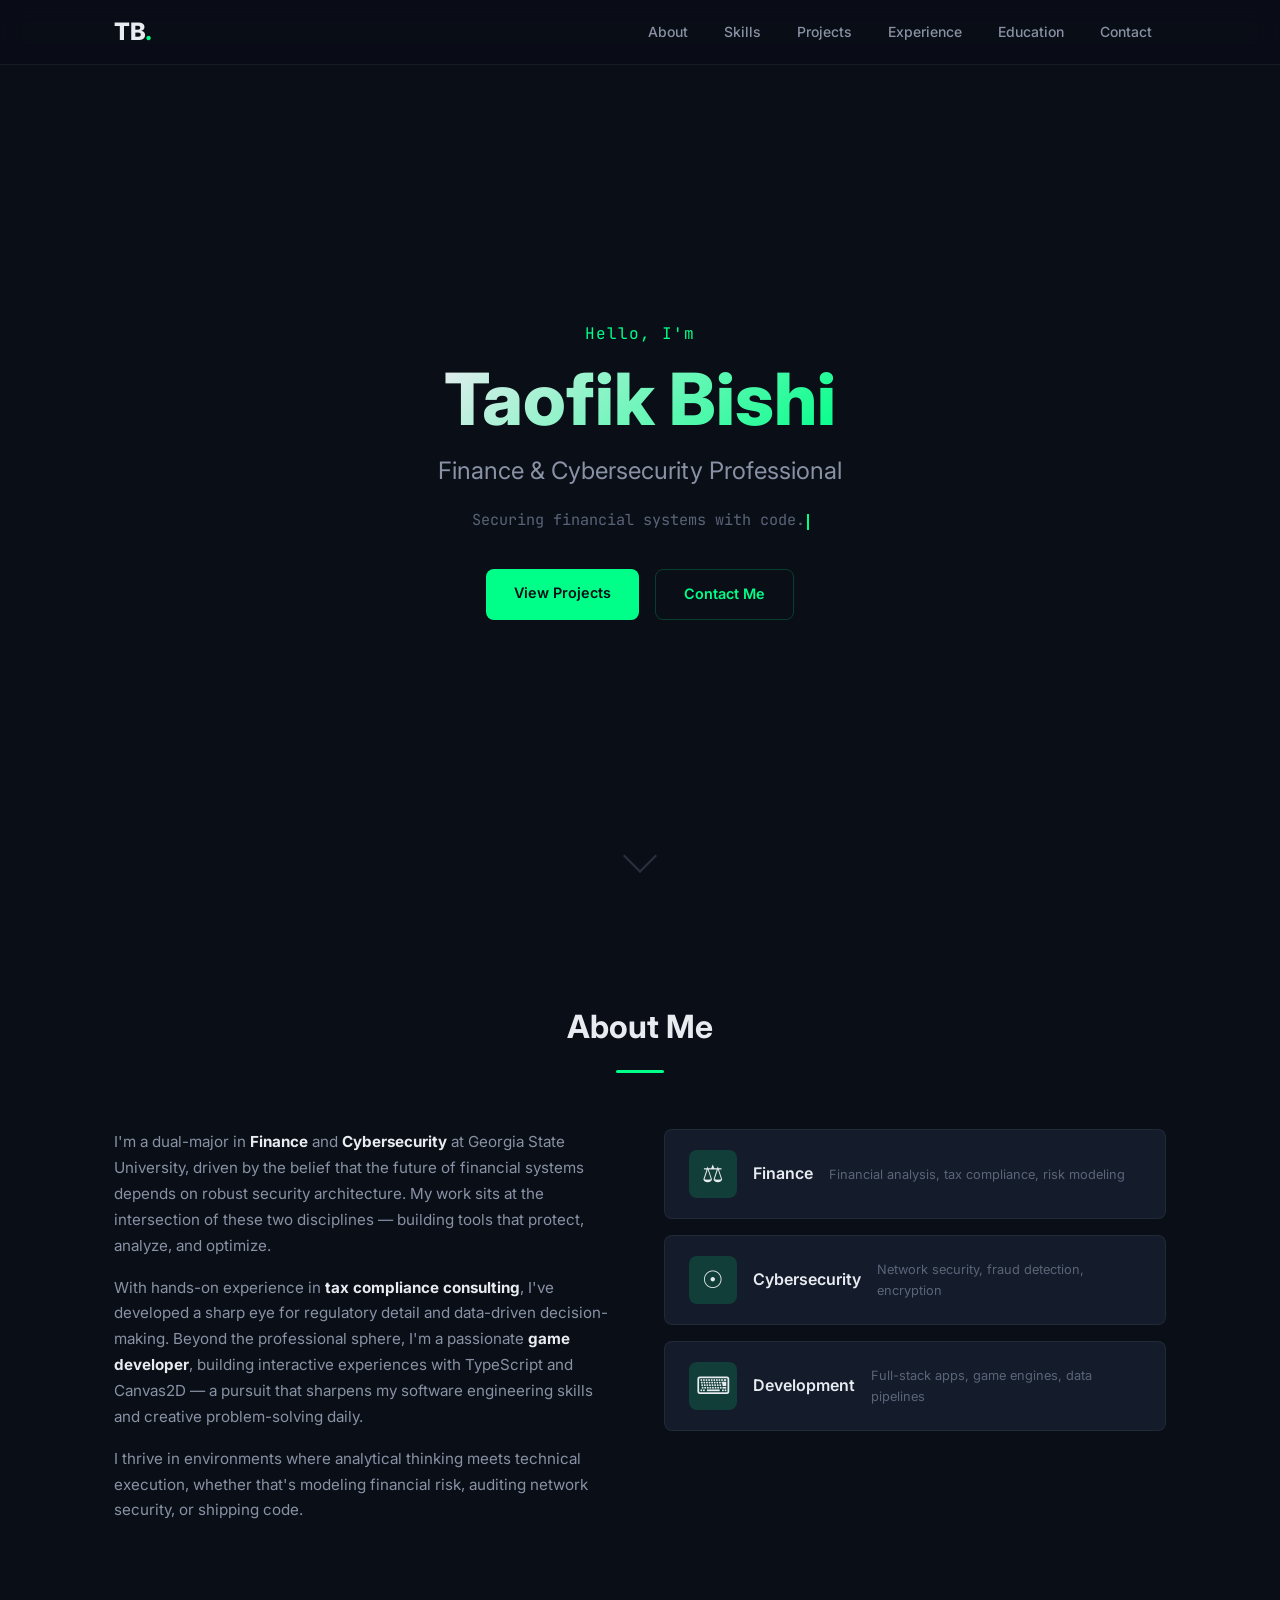
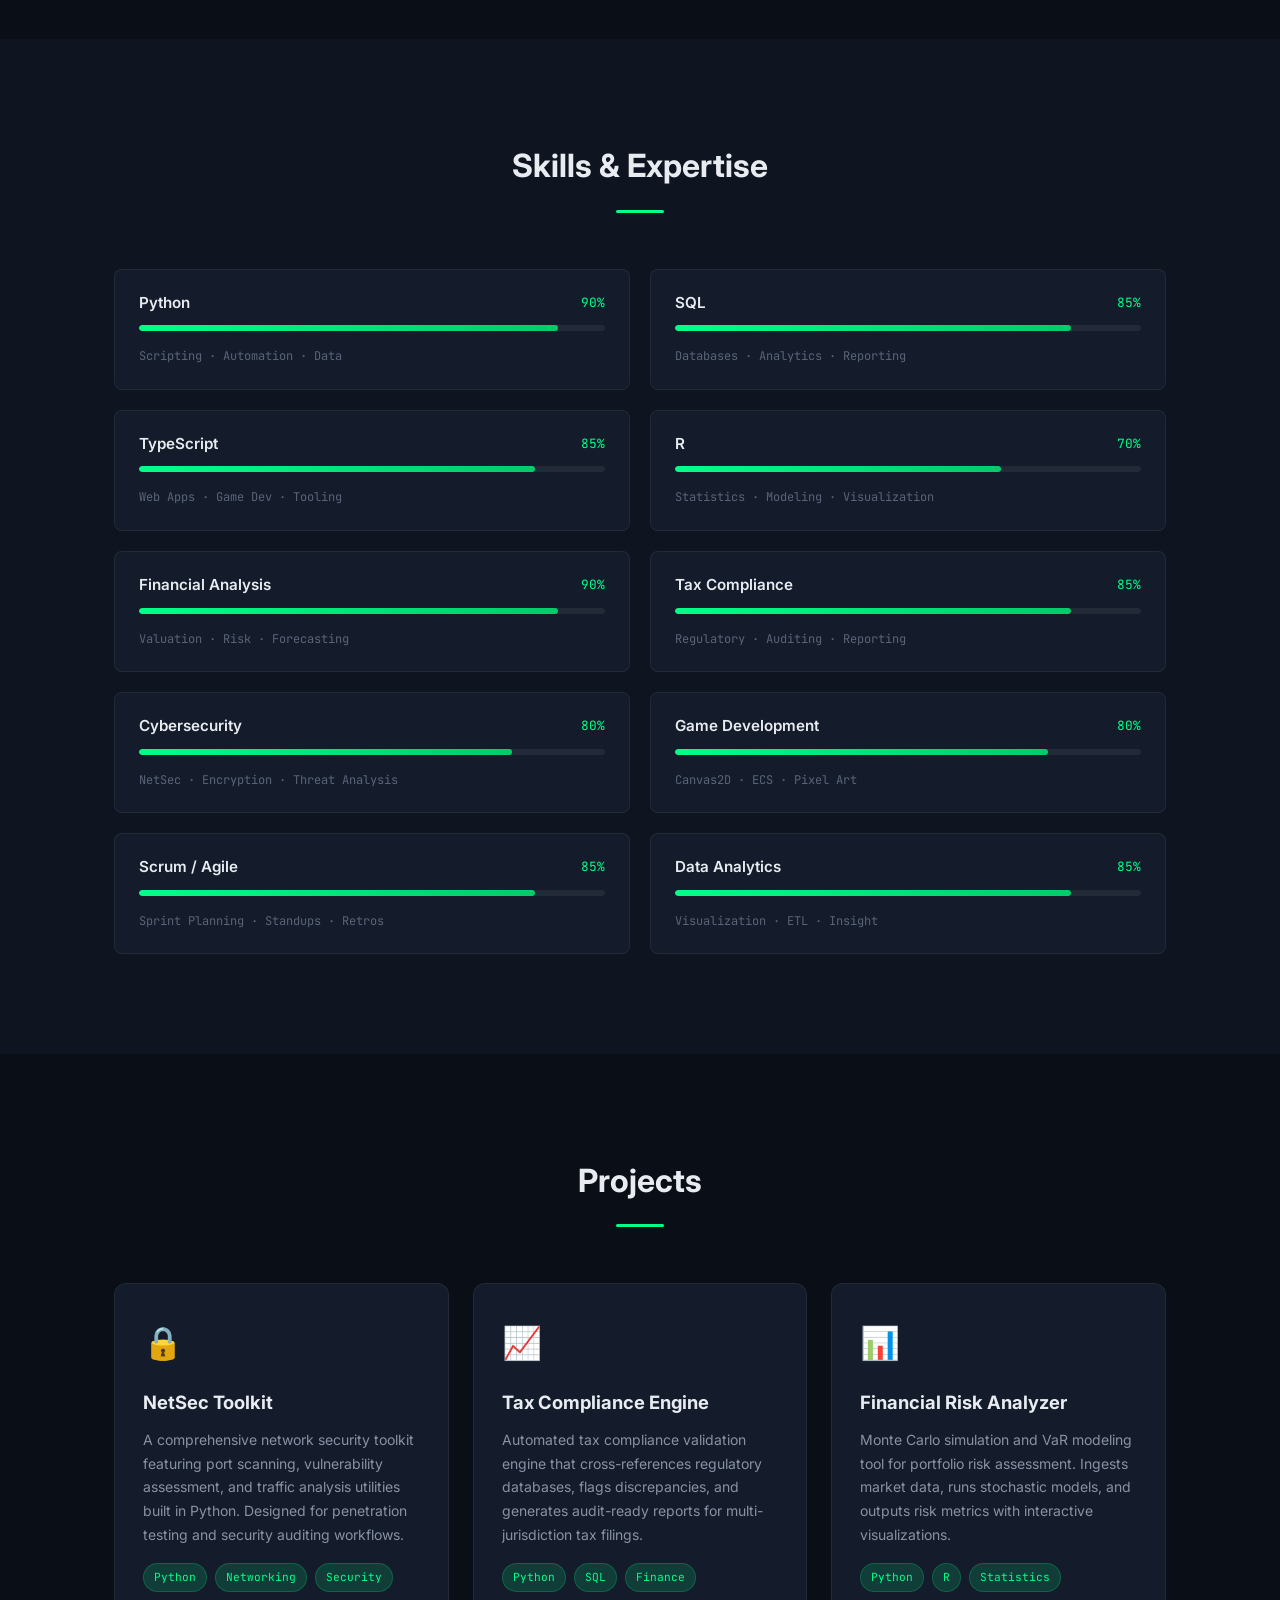
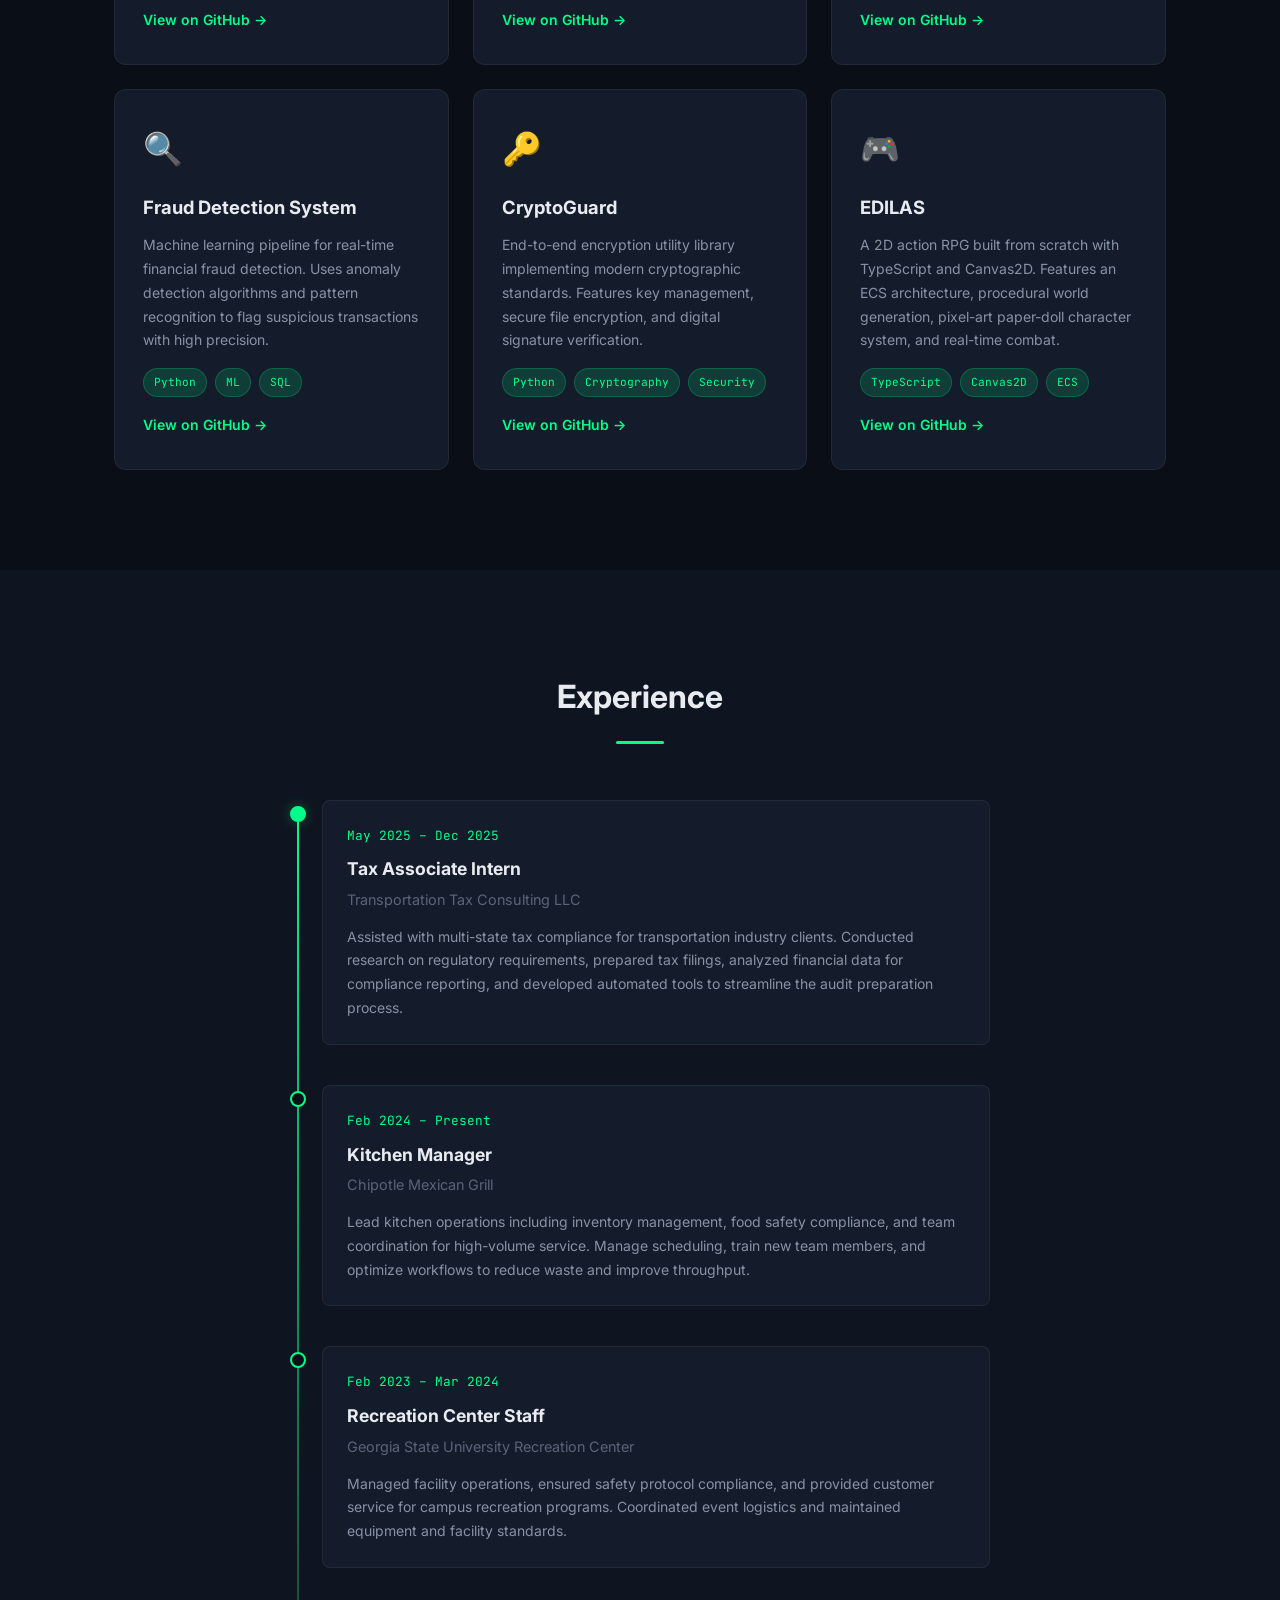
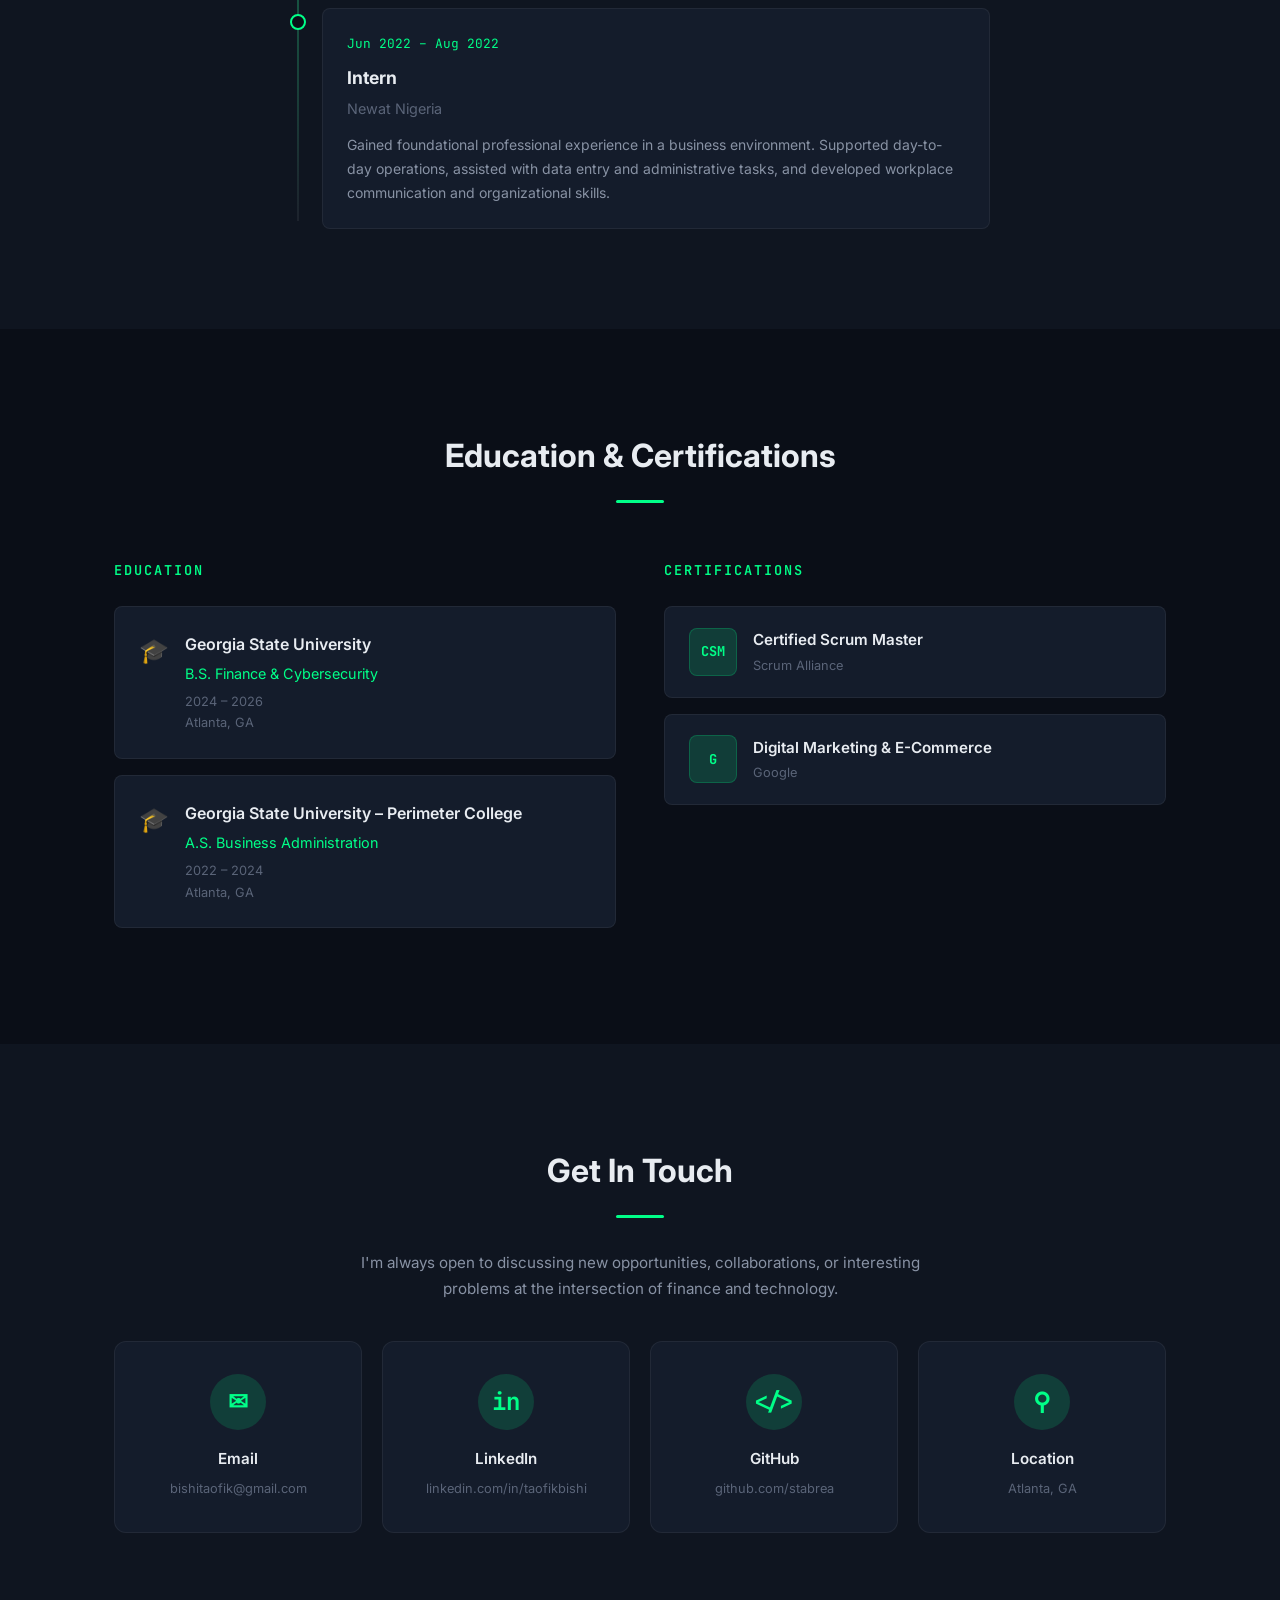
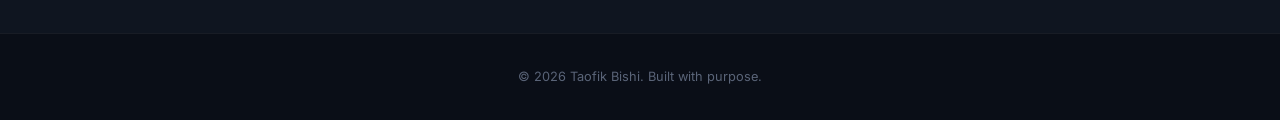
==== index.html @ 64069c6f "Portfolio website - Finance & Cybersecurity professional" ====
<!DOCTYPE html>
<html lang="en">
<head>
  <meta charset="UTF-8">
  <meta name="viewport" content="width=device-width, initial-scale=1.0">
  <meta name="description" content="Taofik Bishi — Finance & Cybersecurity Professional. Portfolio showcasing projects in financial analysis, cybersecurity, and software development.">
  <meta name="author" content="Taofik Bishi">
  <title>Taofik Bishi | Finance &amp; Cybersecurity Professional</title>
  <link rel="preconnect" href="https://fonts.googleapis.com">
  <link rel="preconnect" href="https://fonts.gstatic.com" crossorigin>
  <link href="https://fonts.googleapis.com/css2?family=Inter:wght@300;400;500;600;700;800&family=JetBrains+Mono:wght@400;500&display=swap" rel="stylesheet">
  <link rel="stylesheet" href="styles.css">
</head>
<body>
  <!-- Matrix Background Canvas -->
  <canvas id="matrix-bg" aria-hidden="true"></canvas>

  <!-- Navigation -->
  <nav id="navbar" role="navigation" aria-label="Main navigation">
    <div class="nav-container">
      <a href="#hero" class="nav-logo">TB<span class="accent">.</span></a>
      <button class="hamburger" id="hamburger" aria-label="Toggle navigation menu" aria-expanded="false">
        <span></span>
        <span></span>
        <span></span>
      </button>
      <ul class="nav-links" id="nav-links" role="list">
        <li><a href="#about">About</a></li>
        <li><a href="#skills">Skills</a></li>
        <li><a href="#projects">Projects</a></li>
        <li><a href="#experience">Experience</a></li>
        <li><a href="#education">Education</a></li>
        <li><a href="#contact">Contact</a></li>
      </ul>
    </div>
  </nav>

  <!-- Hero Section -->
  <section id="hero" class="hero">
    <div class="hero-content">
      <p class="hero-greeting fade-in">Hello, I'm</p>
      <h1 class="hero-name fade-in">Taofik Bishi</h1>
      <h2 class="hero-title fade-in">Finance &amp; Cybersecurity Professional</h2>
      <p class="hero-tagline fade-in" id="typed-tagline"></p>
      <div class="hero-cta fade-in">
        <a href="#projects" class="btn btn-primary">View Projects</a>
        <a href="#contact" class="btn btn-outline">Contact Me</a>
      </div>
    </div>
    <div class="hero-scroll-indicator" aria-hidden="true">
      <div class="scroll-arrow"></div>
    </div>
  </section>

  <!-- About Section -->
  <section id="about" class="section">
    <div class="container">
      <h2 class="section-title fade-in">About Me</h2>
      <div class="about-content fade-in">
        <div class="about-text">
          <p>
            I'm a dual-major in <strong>Finance</strong> and <strong>Cybersecurity</strong> at
            Georgia State University, driven by the belief that the future of financial systems
            depends on robust security architecture. My work sits at the intersection of these
            two disciplines — building tools that protect, analyze, and optimize.
          </p>
          <p>
            With hands-on experience in <strong>tax compliance consulting</strong>, I've developed
            a sharp eye for regulatory detail and data-driven decision-making. Beyond the
            professional sphere, I'm a passionate <strong>game developer</strong>, building
            interactive experiences with TypeScript and Canvas2D — a pursuit that sharpens my
            software engineering skills and creative problem-solving daily.
          </p>
          <p>
            I thrive in environments where analytical thinking meets technical execution, whether
            that's modeling financial risk, auditing network security, or shipping code.
          </p>
        </div>
        <div class="about-highlights">
          <div class="highlight-card">
            <span class="highlight-icon">&#9878;</span>
            <h3>Finance</h3>
            <p>Financial analysis, tax compliance, risk modeling</p>
          </div>
          <div class="highlight-card">
            <span class="highlight-icon">&#9737;</span>
            <h3>Cybersecurity</h3>
            <p>Network security, fraud detection, encryption</p>
          </div>
          <div class="highlight-card">
            <span class="highlight-icon">&#9000;</span>
            <h3>Development</h3>
            <p>Full-stack apps, game engines, data pipelines</p>
          </div>
        </div>
      </div>
    </div>
  </section>

  <!-- Skills Section -->
  <section id="skills" class="section section-alt">
    <div class="container">
      <h2 class="section-title fade-in">Skills &amp; Expertise</h2>
      <div class="skills-grid fade-in">

        <div class="skill-card">
          <div class="skill-header">
            <span class="skill-name">Python</span>
            <span class="skill-level">90%</span>
          </div>
          <div class="skill-bar"><div class="skill-fill" data-width="90"></div></div>
          <span class="skill-tag">Scripting &middot; Automation &middot; Data</span>
        </div>

        <div class="skill-card">
          <div class="skill-header">
            <span class="skill-name">SQL</span>
            <span class="skill-level">85%</span>
          </div>
          <div class="skill-bar"><div class="skill-fill" data-width="85"></div></div>
          <span class="skill-tag">Databases &middot; Analytics &middot; Reporting</span>
        </div>

        <div class="skill-card">
          <div class="skill-header">
            <span class="skill-name">TypeScript</span>
            <span class="skill-level">85%</span>
          </div>
          <div class="skill-bar"><div class="skill-fill" data-width="85"></div></div>
          <span class="skill-tag">Web Apps &middot; Game Dev &middot; Tooling</span>
        </div>

        <div class="skill-card">
          <div class="skill-header">
            <span class="skill-name">R</span>
            <span class="skill-level">70%</span>
          </div>
          <div class="skill-bar"><div class="skill-fill" data-width="70"></div></div>
          <span class="skill-tag">Statistics &middot; Modeling &middot; Visualization</span>
        </div>

        <div class="skill-card">
          <div class="skill-header">
            <span class="skill-name">Financial Analysis</span>
            <span class="skill-level">90%</span>
          </div>
          <div class="skill-bar"><div class="skill-fill" data-width="90"></div></div>
          <span class="skill-tag">Valuation &middot; Risk &middot; Forecasting</span>
        </div>

        <div class="skill-card">
          <div class="skill-header">
            <span class="skill-name">Tax Compliance</span>
            <span class="skill-level">85%</span>
          </div>
          <div class="skill-bar"><div class="skill-fill" data-width="85"></div></div>
          <span class="skill-tag">Regulatory &middot; Auditing &middot; Reporting</span>
        </div>

        <div class="skill-card">
          <div class="skill-header">
            <span class="skill-name">Cybersecurity</span>
            <span class="skill-level">80%</span>
          </div>
          <div class="skill-bar"><div class="skill-fill" data-width="80"></div></div>
          <span class="skill-tag">NetSec &middot; Encryption &middot; Threat Analysis</span>
        </div>

        <div class="skill-card">
          <div class="skill-header">
            <span class="skill-name">Game Development</span>
            <span class="skill-level">80%</span>
          </div>
          <div class="skill-bar"><div class="skill-fill" data-width="80"></div></div>
          <span class="skill-tag">Canvas2D &middot; ECS &middot; Pixel Art</span>
        </div>

        <div class="skill-card">
          <div class="skill-header">
            <span class="skill-name">Scrum / Agile</span>
            <span class="skill-level">85%</span>
          </div>
          <div class="skill-bar"><div class="skill-fill" data-width="85"></div></div>
          <span class="skill-tag">Sprint Planning &middot; Standups &middot; Retros</span>
        </div>

        <div class="skill-card">
          <div class="skill-header">
            <span class="skill-name">Data Analytics</span>
            <span class="skill-level">85%</span>
          </div>
          <div class="skill-bar"><div class="skill-fill" data-width="85"></div></div>
          <span class="skill-tag">Visualization &middot; ETL &middot; Insight</span>
        </div>

      </div>
    </div>
  </section>

  <!-- Projects Section -->
  <section id="projects" class="section">
    <div class="container">
      <h2 class="section-title fade-in">Projects</h2>
      <div class="projects-grid fade-in">

        <article class="project-card">
          <div class="project-icon">&#128274;</div>
          <h3 class="project-name">NetSec Toolkit</h3>
          <p class="project-desc">
            A comprehensive network security toolkit featuring port scanning, vulnerability
            assessment, and traffic analysis utilities built in Python. Designed for
            penetration testing and security auditing workflows.
          </p>
          <div class="project-tags">
            <span>Python</span><span>Networking</span><span>Security</span>
          </div>
          <a href="https://github.com/stabrea/netsec-toolkit" target="_blank" rel="noopener noreferrer" class="project-link">
            View on GitHub &rarr;
          </a>
        </article>

        <article class="project-card">
          <div class="project-icon">&#128200;</div>
          <h3 class="project-name">Tax Compliance Engine</h3>
          <p class="project-desc">
            Automated tax compliance validation engine that cross-references regulatory
            databases, flags discrepancies, and generates audit-ready reports for
            multi-jurisdiction tax filings.
          </p>
          <div class="project-tags">
            <span>Python</span><span>SQL</span><span>Finance</span>
          </div>
          <a href="https://github.com/stabrea/tax-compliance-engine" target="_blank" rel="noopener noreferrer" class="project-link">
            View on GitHub &rarr;
          </a>
        </article>

        <article class="project-card">
          <div class="project-icon">&#128202;</div>
          <h3 class="project-name">Financial Risk Analyzer</h3>
          <p class="project-desc">
            Monte Carlo simulation and VaR modeling tool for portfolio risk assessment.
            Ingests market data, runs stochastic models, and outputs risk metrics with
            interactive visualizations.
          </p>
          <div class="project-tags">
            <span>Python</span><span>R</span><span>Statistics</span>
          </div>
          <a href="https://github.com/stabrea/financial-risk-analyzer" target="_blank" rel="noopener noreferrer" class="project-link">
            View on GitHub &rarr;
          </a>
        </article>

        <article class="project-card">
          <div class="project-icon">&#128269;</div>
          <h3 class="project-name">Fraud Detection System</h3>
          <p class="project-desc">
            Machine learning pipeline for real-time financial fraud detection. Uses
            anomaly detection algorithms and pattern recognition to flag suspicious
            transactions with high precision.
          </p>
          <div class="project-tags">
            <span>Python</span><span>ML</span><span>SQL</span>
          </div>
          <a href="https://github.com/stabrea/fraud-detection-system" target="_blank" rel="noopener noreferrer" class="project-link">
            View on GitHub &rarr;
          </a>
        </article>

        <article class="project-card">
          <div class="project-icon">&#128273;</div>
          <h3 class="project-name">CryptoGuard</h3>
          <p class="project-desc">
            End-to-end encryption utility library implementing modern cryptographic
            standards. Features key management, secure file encryption, and digital
            signature verification.
          </p>
          <div class="project-tags">
            <span>Python</span><span>Cryptography</span><span>Security</span>
          </div>
          <a href="https://github.com/stabrea/cryptoguard" target="_blank" rel="noopener noreferrer" class="project-link">
            View on GitHub &rarr;
          </a>
        </article>

        <article class="project-card">
          <div class="project-icon">&#127918;</div>
          <h3 class="project-name">EDILAS</h3>
          <p class="project-desc">
            A 2D action RPG built from scratch with TypeScript and Canvas2D. Features an
            ECS architecture, procedural world generation, pixel-art paper-doll character
            system, and real-time combat.
          </p>
          <div class="project-tags">
            <span>TypeScript</span><span>Canvas2D</span><span>ECS</span>
          </div>
          <a href="https://github.com/stabrea/EDILAS" target="_blank" rel="noopener noreferrer" class="project-link">
            View on GitHub &rarr;
          </a>
        </article>

      </div>
    </div>
  </section>

  <!-- Experience Section -->
  <section id="experience" class="section section-alt">
    <div class="container">
      <h2 class="section-title fade-in">Experience</h2>
      <div class="timeline fade-in">

        <div class="timeline-item">
          <div class="timeline-marker"></div>
          <div class="timeline-content">
            <span class="timeline-date">May 2025 &ndash; Dec 2025</span>
            <h3>Tax Associate Intern</h3>
            <h4>Transportation Tax Consulting LLC</h4>
            <p>
              Assisted with multi-state tax compliance for transportation industry clients.
              Conducted research on regulatory requirements, prepared tax filings, analyzed
              financial data for compliance reporting, and developed automated tools to
              streamline the audit preparation process.
            </p>
          </div>
        </div>

        <div class="timeline-item">
          <div class="timeline-marker"></div>
          <div class="timeline-content">
            <span class="timeline-date">Feb 2024 &ndash; Present</span>
            <h3>Kitchen Manager</h3>
            <h4>Chipotle Mexican Grill</h4>
            <p>
              Lead kitchen operations including inventory management, food safety compliance,
              and team coordination for high-volume service. Manage scheduling, train new
              team members, and optimize workflows to reduce waste and improve throughput.
            </p>
          </div>
        </div>

        <div class="timeline-item">
          <div class="timeline-marker"></div>
          <div class="timeline-content">
            <span class="timeline-date">Feb 2023 &ndash; Mar 2024</span>
            <h3>Recreation Center Staff</h3>
            <h4>Georgia State University Recreation Center</h4>
            <p>
              Managed facility operations, ensured safety protocol compliance, and provided
              customer service for campus recreation programs. Coordinated event logistics
              and maintained equipment and facility standards.
            </p>
          </div>
        </div>

        <div class="timeline-item">
          <div class="timeline-marker"></div>
          <div class="timeline-content">
            <span class="timeline-date">Jun 2022 &ndash; Aug 2022</span>
            <h3>Intern</h3>
            <h4>Newat Nigeria</h4>
            <p>
              Gained foundational professional experience in a business environment.
              Supported day-to-day operations, assisted with data entry and administrative
              tasks, and developed workplace communication and organizational skills.
            </p>
          </div>
        </div>

      </div>
    </div>
  </section>

  <!-- Education & Certifications Section -->
  <section id="education" class="section">
    <div class="container">
      <h2 class="section-title fade-in">Education &amp; Certifications</h2>
      <div class="education-grid fade-in">

        <div class="education-column">
          <h3 class="subsection-title">Education</h3>

          <div class="edu-card">
            <div class="edu-icon">&#127891;</div>
            <div class="edu-details">
              <h4>Georgia State University</h4>
              <p class="edu-degree">B.S. Finance &amp; Cybersecurity</p>
              <p class="edu-date">2024 &ndash; 2026</p>
              <p class="edu-location">Atlanta, GA</p>
            </div>
          </div>

          <div class="edu-card">
            <div class="edu-icon">&#127891;</div>
            <div class="edu-details">
              <h4>Georgia State University &ndash; Perimeter College</h4>
              <p class="edu-degree">A.S. Business Administration</p>
              <p class="edu-date">2022 &ndash; 2024</p>
              <p class="edu-location">Atlanta, GA</p>
            </div>
          </div>
        </div>

        <div class="education-column">
          <h3 class="subsection-title">Certifications</h3>

          <div class="cert-card">
            <div class="cert-badge">CSM</div>
            <div class="cert-details">
              <h4>Certified Scrum Master</h4>
              <p>Scrum Alliance</p>
            </div>
          </div>

          <div class="cert-card">
            <div class="cert-badge">G</div>
            <div class="cert-details">
              <h4>Digital Marketing &amp; E-Commerce</h4>
              <p>Google</p>
            </div>
          </div>
        </div>

      </div>
    </div>
  </section>

  <!-- Contact Section -->
  <section id="contact" class="section section-alt">
    <div class="container">
      <h2 class="section-title fade-in">Get In Touch</h2>
      <p class="contact-intro fade-in">
        I'm always open to discussing new opportunities, collaborations, or interesting
        problems at the intersection of finance and technology.
      </p>
      <div class="contact-grid fade-in">

        <a href="mailto:bishitaofik@gmail.com" class="contact-card">
          <div class="contact-icon">&#9993;</div>
          <h3>Email</h3>
          <p>bishitaofik@gmail.com</p>
        </a>

        <a href="https://linkedin.com/in/taofikbishi" target="_blank" rel="noopener noreferrer" class="contact-card">
          <div class="contact-icon">in</div>
          <h3>LinkedIn</h3>
          <p>linkedin.com/in/taofikbishi</p>
        </a>

        <a href="https://github.com/stabrea" target="_blank" rel="noopener noreferrer" class="contact-card">
          <div class="contact-icon">&lt;/&gt;</div>
          <h3>GitHub</h3>
          <p>github.com/stabrea</p>
        </a>

        <div class="contact-card">
          <div class="contact-icon">&#9906;</div>
          <h3>Location</h3>
          <p>Atlanta, GA</p>
        </div>

      </div>
    </div>
  </section>

  <!-- Footer -->
  <footer class="footer">
    <div class="container">
      <p>&copy; 2026 Taofik Bishi. Built with purpose.</p>
    </div>
  </footer>

  <script src="script.js"></script>
</body>
</html>
---- styles.css ----
/* ============================================
   Taofik Bishi — Portfolio Stylesheet
   Dark theme + cyber-green accent
   ============================================ */

/* --- Reset & Base --- */
*,
*::before,
*::after {
  margin: 0;
  padding: 0;
  box-sizing: border-box;
}

:root {
  --bg-primary: #0a0e17;
  --bg-secondary: #0f1520;
  --bg-card: #141c2b;
  --bg-card-hover: #1a2538;
  --accent: #00ff88;
  --accent-dim: rgba(0, 255, 136, 0.15);
  --accent-glow: rgba(0, 255, 136, 0.3);
  --text-primary: #e8ecf1;
  --text-secondary: #8892a4;
  --text-muted: #5a6478;
  --border: rgba(255, 255, 255, 0.06);
  --border-accent: rgba(0, 255, 136, 0.2);
  --font-body: 'Inter', -apple-system, BlinkMacSystemFont, 'Segoe UI', sans-serif;
  --font-mono: 'JetBrains Mono', 'Fira Code', monospace;
  --radius: 8px;
  --radius-lg: 12px;
  --shadow: 0 4px 24px rgba(0, 0, 0, 0.3);
  --shadow-glow: 0 0 20px rgba(0, 255, 136, 0.1);
  --transition: 0.3s cubic-bezier(0.4, 0, 0.2, 1);
  --max-width: 1100px;
}

html {
  scroll-behavior: smooth;
  font-size: 16px;
}

body {
  font-family: var(--font-body);
  background-color: var(--bg-primary);
  color: var(--text-primary);
  line-height: 1.7;
  overflow-x: hidden;
  -webkit-font-smoothing: antialiased;
  -moz-osx-font-smoothing: grayscale;
}

a {
  color: var(--accent);
  text-decoration: none;
  transition: color var(--transition);
}

a:hover {
  color: #33ffaa;
}

img {
  max-width: 100%;
  display: block;
}

/* --- Matrix Background --- */
#matrix-bg {
  position: fixed;
  top: 0;
  left: 0;
  width: 100%;
  height: 100%;
  z-index: 0;
  pointer-events: none;
  opacity: 0.04;
}

/* --- Container --- */
.container {
  max-width: var(--max-width);
  margin: 0 auto;
  padding: 0 24px;
}

/* --- Navigation --- */
#navbar {
  position: fixed;
  top: 0;
  left: 0;
  right: 0;
  z-index: 1000;
  background: rgba(10, 14, 23, 0.85);
  backdrop-filter: blur(12px);
  -webkit-backdrop-filter: blur(12px);
  border-bottom: 1px solid var(--border);
  transition: background var(--transition), box-shadow var(--transition);
}

#navbar.scrolled {
  background: rgba(10, 14, 23, 0.95);
  box-shadow: 0 2px 20px rgba(0, 0, 0, 0.4);
}

.nav-container {
  max-width: var(--max-width);
  margin: 0 auto;
  padding: 0 24px;
  display: flex;
  align-items: center;
  justify-content: space-between;
  height: 64px;
}

.nav-logo {
  font-size: 1.5rem;
  font-weight: 800;
  color: var(--text-primary);
  letter-spacing: -0.5px;
}

.nav-logo .accent {
  color: var(--accent);
}

.nav-logo:hover {
  color: var(--text-primary);
}

.nav-links {
  display: flex;
  list-style: none;
  gap: 8px;
}

.nav-links a {
  color: var(--text-secondary);
  font-size: 0.875rem;
  font-weight: 500;
  padding: 8px 14px;
  border-radius: var(--radius);
  transition: color var(--transition), background var(--transition);
}

.nav-links a:hover,
.nav-links a.active {
  color: var(--accent);
  background: var(--accent-dim);
}

/* Hamburger */
.hamburger {
  display: none;
  flex-direction: column;
  gap: 5px;
  background: none;
  border: none;
  cursor: pointer;
  padding: 4px;
  z-index: 1001;
}

.hamburger span {
  display: block;
  width: 24px;
  height: 2px;
  background: var(--text-primary);
  border-radius: 2px;
  transition: transform var(--transition), opacity var(--transition);
}

.hamburger.active span:nth-child(1) {
  transform: rotate(45deg) translate(5px, 5px);
}

.hamburger.active span:nth-child(2) {
  opacity: 0;
}

.hamburger.active span:nth-child(3) {
  transform: rotate(-45deg) translate(5px, -5px);
}

/* --- Hero Section --- */
.hero {
  position: relative;
  z-index: 1;
  min-height: 100vh;
  display: flex;
  flex-direction: column;
  align-items: center;
  justify-content: center;
  text-align: center;
  padding: 120px 24px 80px;
}

.hero-content {
  max-width: 720px;
}

.hero-greeting {
  font-family: var(--font-mono);
  font-size: 1rem;
  color: var(--accent);
  margin-bottom: 12px;
  letter-spacing: 1px;
}

.hero-name {
  font-size: clamp(2.8rem, 7vw, 4.5rem);
  font-weight: 800;
  line-height: 1.1;
  margin-bottom: 12px;
  background: linear-gradient(135deg, var(--text-primary) 0%, var(--accent) 100%);
  -webkit-background-clip: text;
  -webkit-text-fill-color: transparent;
  background-clip: text;
}

.hero-title {
  font-size: clamp(1.1rem, 3vw, 1.5rem);
  font-weight: 400;
  color: var(--text-secondary);
  margin-bottom: 16px;
}

.hero-tagline {
  font-family: var(--font-mono);
  font-size: 0.95rem;
  color: var(--text-muted);
  min-height: 1.7em;
  margin-bottom: 36px;
}

.hero-tagline .cursor {
  display: inline-block;
  width: 2px;
  height: 1.1em;
  background: var(--accent);
  margin-left: 2px;
  vertical-align: text-bottom;
  animation: blink 1s step-end infinite;
}

@keyframes blink {
  0%, 100% { opacity: 1; }
  50% { opacity: 0; }
}

.hero-cta {
  display: flex;
  gap: 16px;
  justify-content: center;
  flex-wrap: wrap;
}

.hero-scroll-indicator {
  position: absolute;
  bottom: 32px;
  left: 50%;
  transform: translateX(-50%);
  animation: float 2.5s ease-in-out infinite;
}

.scroll-arrow {
  width: 24px;
  height: 24px;
  border-right: 2px solid var(--text-muted);
  border-bottom: 2px solid var(--text-muted);
  transform: rotate(45deg);
  opacity: 0.4;
}

@keyframes float {
  0%, 100% { transform: translateX(-50%) translateY(0); }
  50% { transform: translateX(-50%) translateY(10px); }
}

/* --- Buttons --- */
.btn {
  display: inline-block;
  padding: 12px 28px;
  font-size: 0.9rem;
  font-weight: 600;
  border-radius: var(--radius);
  cursor: pointer;
  transition: all var(--transition);
  border: none;
  font-family: var(--font-body);
}

.btn-primary {
  background: var(--accent);
  color: var(--bg-primary);
}

.btn-primary:hover {
  background: #33ffaa;
  color: var(--bg-primary);
  box-shadow: var(--shadow-glow);
  transform: translateY(-2px);
}

.btn-outline {
  background: transparent;
  color: var(--accent);
  border: 1px solid var(--border-accent);
}

.btn-outline:hover {
  background: var(--accent-dim);
  color: var(--accent);
  transform: translateY(-2px);
}

/* --- Section Base --- */
.section {
  position: relative;
  z-index: 1;
  padding: 100px 0;
}

.section-alt {
  background: var(--bg-secondary);
}

.section-title {
  font-size: 2rem;
  font-weight: 700;
  text-align: center;
  margin-bottom: 56px;
  position: relative;
}

.section-title::after {
  content: '';
  display: block;
  width: 48px;
  height: 3px;
  background: var(--accent);
  margin: 16px auto 0;
  border-radius: 2px;
}

/* --- About Section --- */
.about-content {
  display: grid;
  grid-template-columns: 1fr 1fr;
  gap: 48px;
  align-items: start;
}

.about-text p {
  color: var(--text-secondary);
  margin-bottom: 16px;
  font-size: 0.95rem;
}

.about-text strong {
  color: var(--text-primary);
}

.about-highlights {
  display: flex;
  flex-direction: column;
  gap: 16px;
}

.highlight-card {
  background: var(--bg-card);
  border: 1px solid var(--border);
  border-radius: var(--radius);
  padding: 20px 24px;
  display: flex;
  align-items: center;
  gap: 16px;
  transition: border-color var(--transition), transform var(--transition);
}

.highlight-card:hover {
  border-color: var(--border-accent);
  transform: translateX(4px);
}

.highlight-icon {
  font-size: 1.5rem;
  width: 48px;
  height: 48px;
  display: flex;
  align-items: center;
  justify-content: center;
  background: var(--accent-dim);
  border-radius: var(--radius);
  flex-shrink: 0;
}

.highlight-card h3 {
  font-size: 1rem;
  font-weight: 600;
  margin-bottom: 2px;
}

.highlight-card p {
  font-size: 0.8rem;
  color: var(--text-muted);
}

/* --- Skills Section --- */
.skills-grid {
  display: grid;
  grid-template-columns: repeat(2, 1fr);
  gap: 20px;
}

.skill-card {
  background: var(--bg-card);
  border: 1px solid var(--border);
  border-radius: var(--radius);
  padding: 20px 24px;
  transition: border-color var(--transition), box-shadow var(--transition);
}

.skill-card:hover {
  border-color: var(--border-accent);
  box-shadow: var(--shadow-glow);
}

.skill-header {
  display: flex;
  justify-content: space-between;
  align-items: center;
  margin-bottom: 10px;
}

.skill-name {
  font-weight: 600;
  font-size: 0.95rem;
}

.skill-level {
  font-family: var(--font-mono);
  font-size: 0.8rem;
  color: var(--accent);
}

.skill-bar {
  width: 100%;
  height: 6px;
  background: rgba(255, 255, 255, 0.06);
  border-radius: 3px;
  overflow: hidden;
  margin-bottom: 10px;
}

.skill-fill {
  height: 100%;
  width: 0;
  background: linear-gradient(90deg, var(--accent), #00cc6a);
  border-radius: 3px;
  transition: width 1.2s cubic-bezier(0.4, 0, 0.2, 1);
}

.skill-tag {
  font-size: 0.75rem;
  color: var(--text-muted);
  font-family: var(--font-mono);
}

/* --- Projects Section --- */
.projects-grid {
  display: grid;
  grid-template-columns: repeat(auto-fill, minmax(320px, 1fr));
  gap: 24px;
}

.project-card {
  background: var(--bg-card);
  border: 1px solid var(--border);
  border-radius: var(--radius-lg);
  padding: 32px 28px;
  display: flex;
  flex-direction: column;
  transition: border-color var(--transition), transform var(--transition), box-shadow var(--transition);
}

.project-card:hover {
  border-color: var(--border-accent);
  transform: translateY(-4px);
  box-shadow: var(--shadow-glow);
}

.project-icon {
  font-size: 2rem;
  margin-bottom: 16px;
}

.project-name {
  font-size: 1.15rem;
  font-weight: 700;
  margin-bottom: 10px;
}

.project-desc {
  color: var(--text-secondary);
  font-size: 0.875rem;
  flex-grow: 1;
  margin-bottom: 16px;
}

.project-tags {
  display: flex;
  flex-wrap: wrap;
  gap: 8px;
  margin-bottom: 16px;
}

.project-tags span {
  font-family: var(--font-mono);
  font-size: 0.7rem;
  padding: 4px 10px;
  background: var(--accent-dim);
  color: var(--accent);
  border-radius: 20px;
  border: 1px solid var(--border-accent);
}

.project-link {
  font-size: 0.875rem;
  font-weight: 600;
  display: inline-flex;
  align-items: center;
  gap: 4px;
  transition: gap var(--transition);
}

.project-link:hover {
  gap: 8px;
}

/* --- Experience Timeline --- */
.timeline {
  position: relative;
  max-width: 700px;
  margin: 0 auto;
  padding-left: 32px;
}

.timeline::before {
  content: '';
  position: absolute;
  left: 7px;
  top: 8px;
  bottom: 8px;
  width: 2px;
  background: linear-gradient(180deg, var(--accent), var(--border));
}

.timeline-item {
  position: relative;
  margin-bottom: 40px;
}

.timeline-item:last-child {
  margin-bottom: 0;
}

.timeline-marker {
  position: absolute;
  left: -32px;
  top: 6px;
  width: 16px;
  height: 16px;
  border-radius: 50%;
  background: var(--bg-primary);
  border: 2px solid var(--accent);
  z-index: 1;
}

.timeline-item:first-child .timeline-marker {
  background: var(--accent);
  box-shadow: 0 0 12px var(--accent-glow);
}

.timeline-content {
  background: var(--bg-card);
  border: 1px solid var(--border);
  border-radius: var(--radius);
  padding: 24px;
  transition: border-color var(--transition);
}

.timeline-content:hover {
  border-color: var(--border-accent);
}

.timeline-date {
  font-family: var(--font-mono);
  font-size: 0.8rem;
  color: var(--accent);
  margin-bottom: 8px;
  display: block;
}

.timeline-content h3 {
  font-size: 1.1rem;
  font-weight: 700;
  margin-bottom: 4px;
}

.timeline-content h4 {
  font-size: 0.9rem;
  font-weight: 400;
  color: var(--text-muted);
  margin-bottom: 12px;
}

.timeline-content p {
  color: var(--text-secondary);
  font-size: 0.875rem;
}

/* --- Education & Certifications --- */
.education-grid {
  display: grid;
  grid-template-columns: 1fr 1fr;
  gap: 48px;
}

.subsection-title {
  font-size: 1.2rem;
  font-weight: 600;
  margin-bottom: 24px;
  color: var(--accent);
  font-family: var(--font-mono);
  text-transform: uppercase;
  letter-spacing: 2px;
  font-size: 0.85rem;
}

.edu-card {
  display: flex;
  gap: 16px;
  background: var(--bg-card);
  border: 1px solid var(--border);
  border-radius: var(--radius);
  padding: 24px;
  margin-bottom: 16px;
  transition: border-color var(--transition);
}

.edu-card:hover {
  border-color: var(--border-accent);
}

.edu-icon {
  font-size: 1.5rem;
  flex-shrink: 0;
}

.edu-details h4 {
  font-size: 1rem;
  font-weight: 600;
  margin-bottom: 4px;
}

.edu-degree {
  font-size: 0.9rem;
  color: var(--accent);
  margin-bottom: 4px;
}

.edu-date,
.edu-location {
  font-size: 0.8rem;
  color: var(--text-muted);
}

.cert-card {
  display: flex;
  gap: 16px;
  align-items: center;
  background: var(--bg-card);
  border: 1px solid var(--border);
  border-radius: var(--radius);
  padding: 20px 24px;
  margin-bottom: 16px;
  transition: border-color var(--transition);
}

.cert-card:hover {
  border-color: var(--border-accent);
}

.cert-badge {
  width: 48px;
  height: 48px;
  display: flex;
  align-items: center;
  justify-content: center;
  background: var(--accent-dim);
  border: 1px solid var(--border-accent);
  border-radius: var(--radius);
  font-family: var(--font-mono);
  font-weight: 700;
  font-size: 0.85rem;
  color: var(--accent);
  flex-shrink: 0;
}

.cert-details h4 {
  font-size: 0.95rem;
  font-weight: 600;
  margin-bottom: 2px;
}

.cert-details p {
  font-size: 0.8rem;
  color: var(--text-muted);
}

/* --- Contact Section --- */
.contact-intro {
  text-align: center;
  color: var(--text-secondary);
  max-width: 560px;
  margin: -24px auto 40px;
  font-size: 0.95rem;
}

.contact-grid {
  display: grid;
  grid-template-columns: repeat(4, 1fr);
  gap: 20px;
}

.contact-card {
  background: var(--bg-card);
  border: 1px solid var(--border);
  border-radius: var(--radius-lg);
  padding: 32px 20px;
  text-align: center;
  transition: border-color var(--transition), transform var(--transition), box-shadow var(--transition);
  color: var(--text-primary);
  display: block;
}

.contact-card:hover {
  border-color: var(--border-accent);
  transform: translateY(-4px);
  box-shadow: var(--shadow-glow);
  color: var(--text-primary);
}

.contact-icon {
  font-size: 1.5rem;
  font-weight: 700;
  width: 56px;
  height: 56px;
  display: flex;
  align-items: center;
  justify-content: center;
  background: var(--accent-dim);
  border-radius: 50%;
  margin: 0 auto 16px;
  color: var(--accent);
  font-family: var(--font-mono);
}

.contact-card h3 {
  font-size: 0.95rem;
  font-weight: 600;
  margin-bottom: 6px;
}

.contact-card p {
  font-size: 0.8rem;
  color: var(--text-muted);
  word-break: break-word;
}

/* --- Footer --- */
.footer {
  position: relative;
  z-index: 1;
  text-align: center;
  padding: 32px 24px;
  border-top: 1px solid var(--border);
  background: var(--bg-primary);
}

.footer p {
  font-size: 0.8rem;
  color: var(--text-muted);
}

/* --- Fade-in Animation --- */
.fade-in {
  opacity: 0;
  transform: translateY(24px);
  transition: opacity 0.7s ease-out, transform 0.7s ease-out;
}

.fade-in.visible {
  opacity: 1;
  transform: translateY(0);
}

/* --- Responsive --- */

/* Tablet */
@media (max-width: 900px) {
  .about-content {
    grid-template-columns: 1fr;
    gap: 32px;
  }

  .education-grid {
    grid-template-columns: 1fr;
    gap: 40px;
  }

  .contact-grid {
    grid-template-columns: repeat(2, 1fr);
  }

  .skills-grid {
    grid-template-columns: 1fr;
  }
}

/* Mobile */
@media (max-width: 640px) {
  .hamburger {
    display: flex;
  }

  .nav-links {
    display: none;
    position: fixed;
    top: 0;
    left: 0;
    right: 0;
    bottom: 0;
    background: rgba(10, 14, 23, 0.98);
    flex-direction: column;
    align-items: center;
    justify-content: center;
    gap: 8px;
    z-index: 999;
  }

  .nav-links.open {
    display: flex;
  }

  .nav-links a {
    font-size: 1.2rem;
    padding: 12px 24px;
  }

  .hero {
    padding: 100px 20px 60px;
  }

  .section {
    padding: 72px 0;
  }

  .section-title {
    font-size: 1.6rem;
    margin-bottom: 40px;
  }

  .projects-grid {
    grid-template-columns: 1fr;
  }

  .contact-grid {
    grid-template-columns: 1fr;
  }

  .hero-cta {
    flex-direction: column;
    align-items: center;
  }

  .btn {
    width: 100%;
    max-width: 240px;
    text-align: center;
  }
}
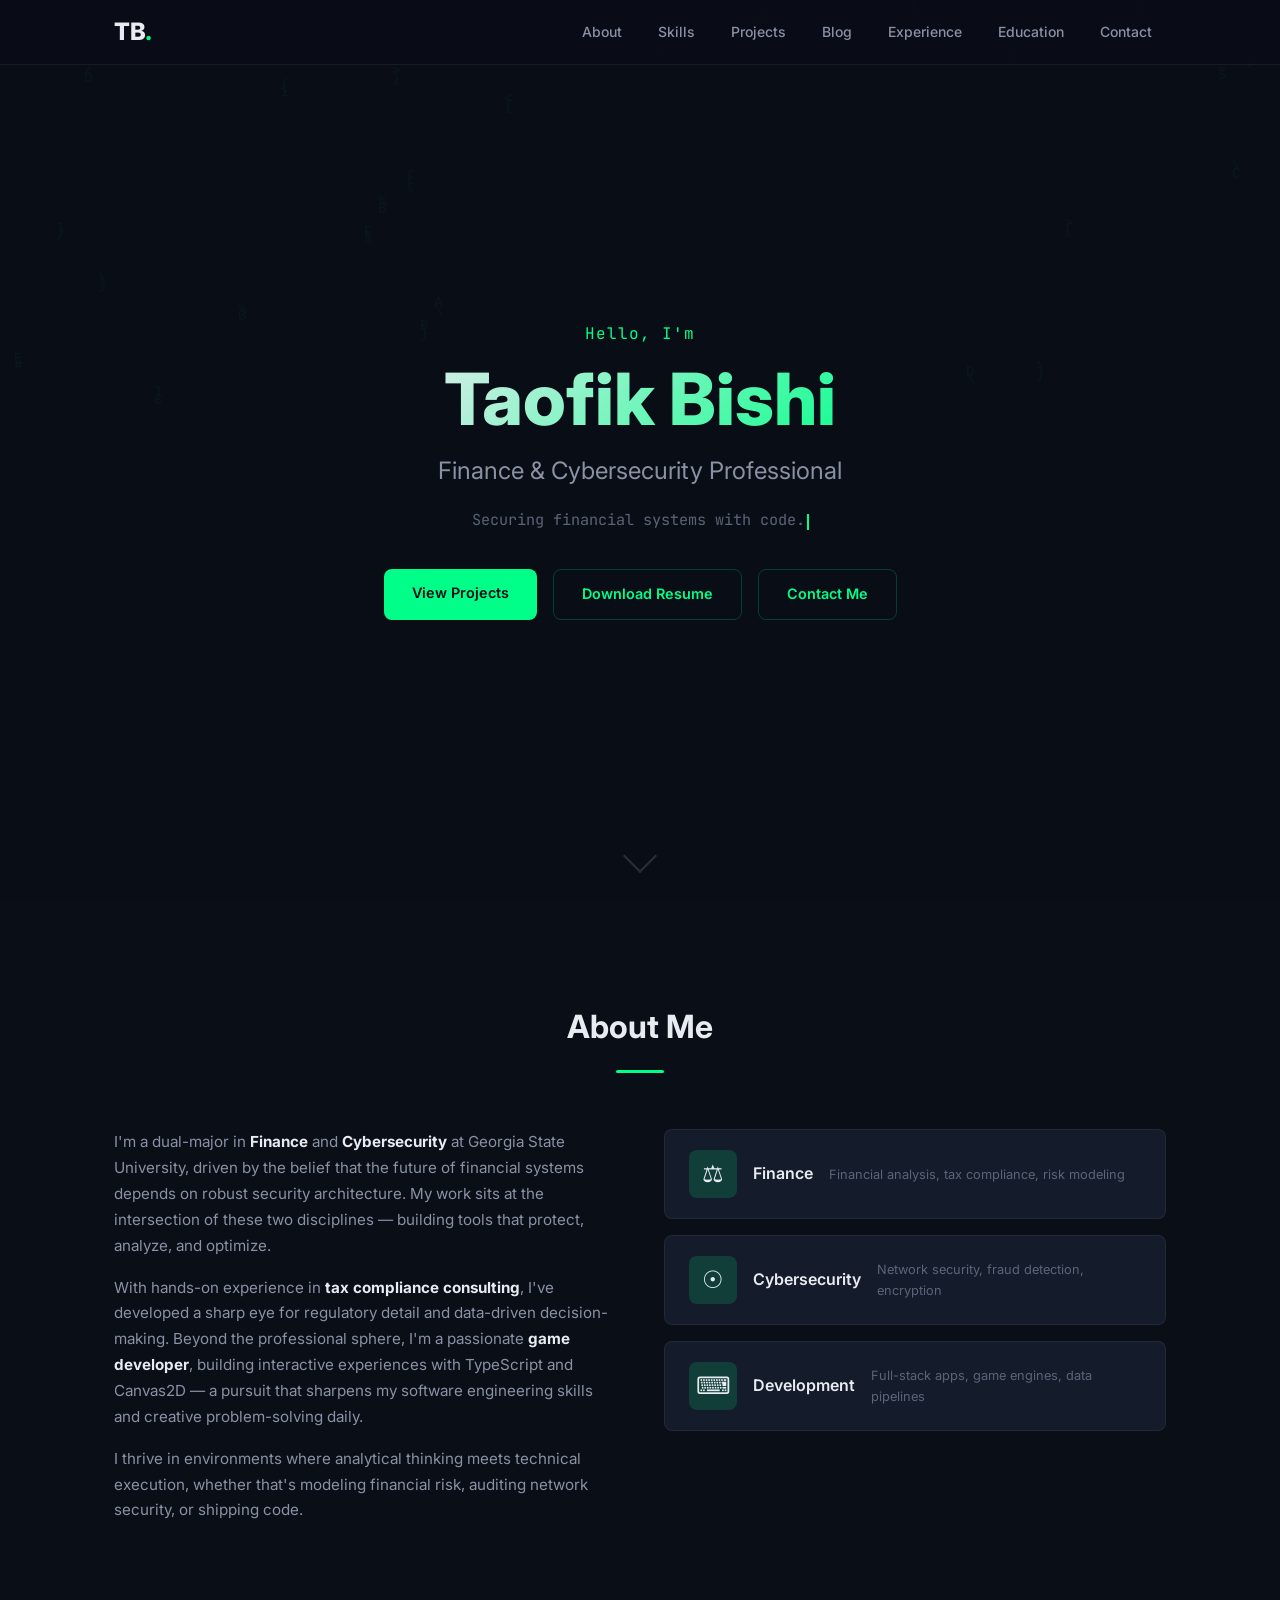
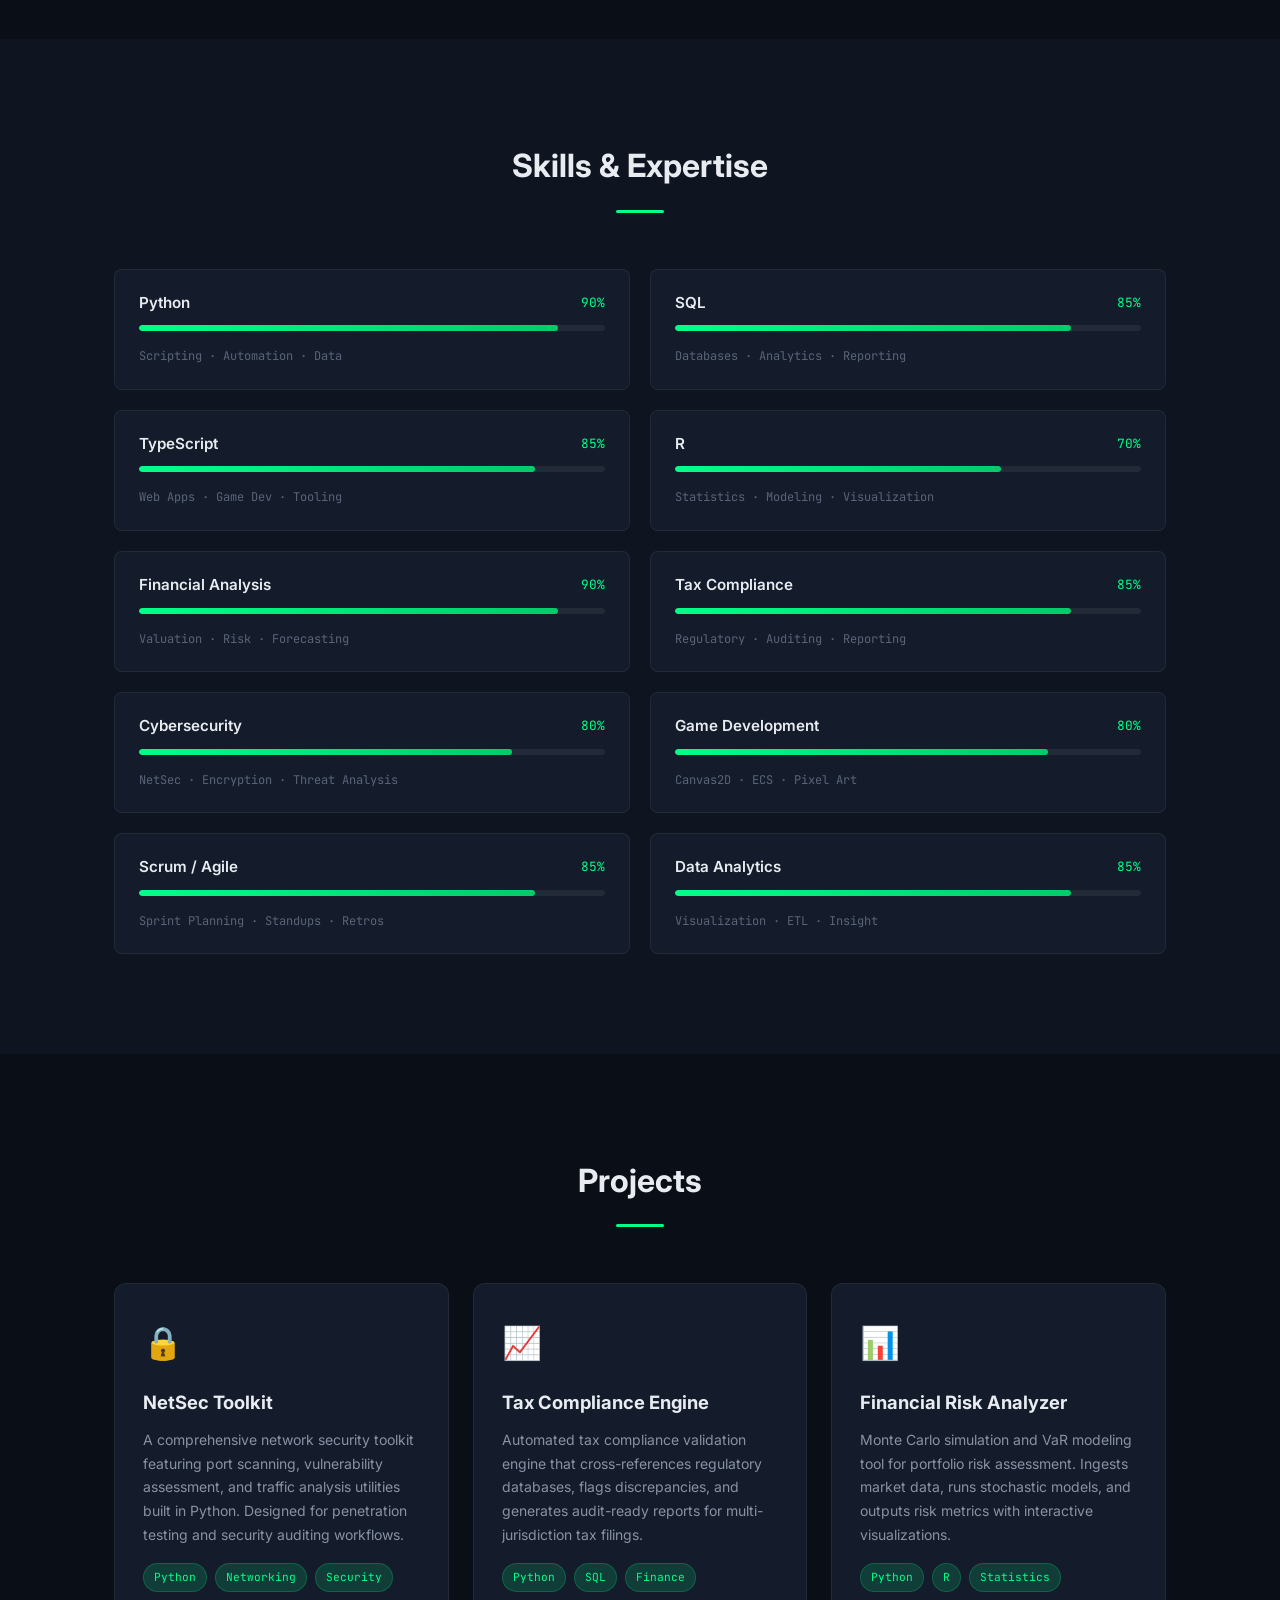
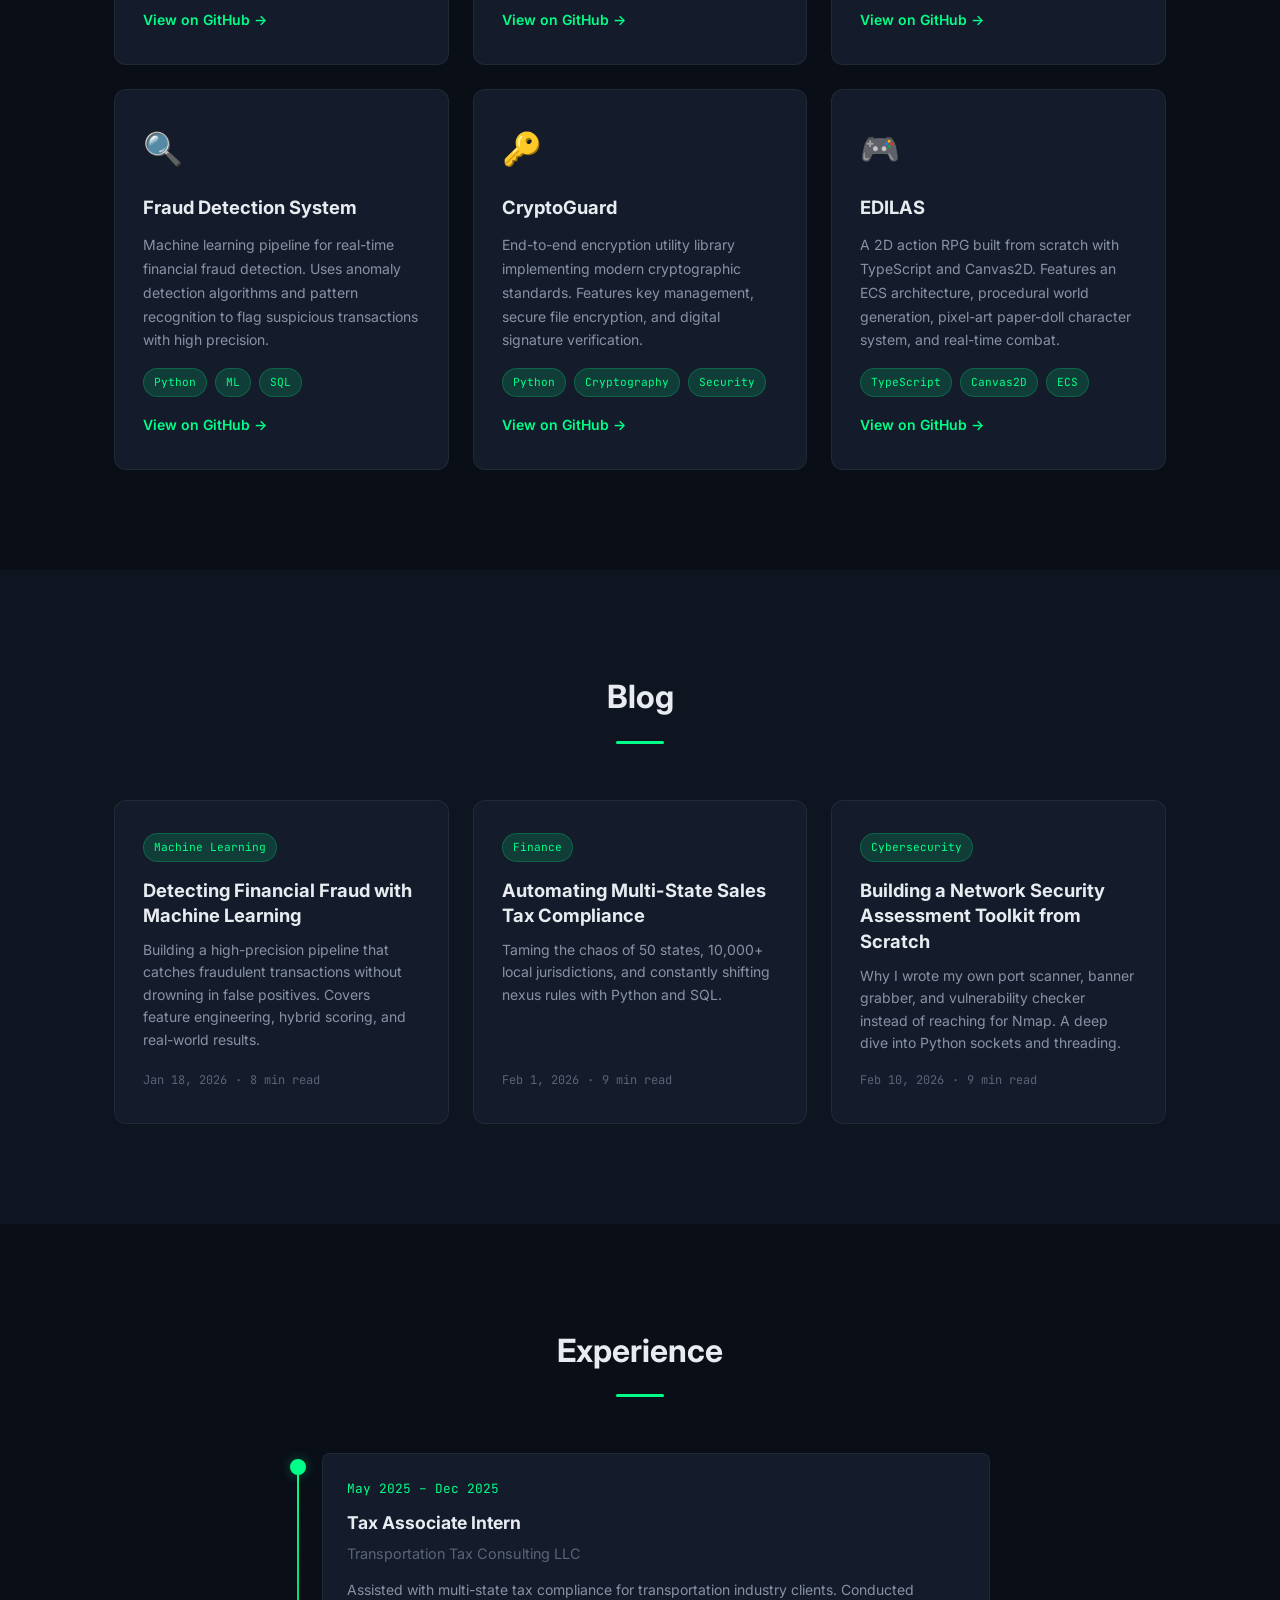
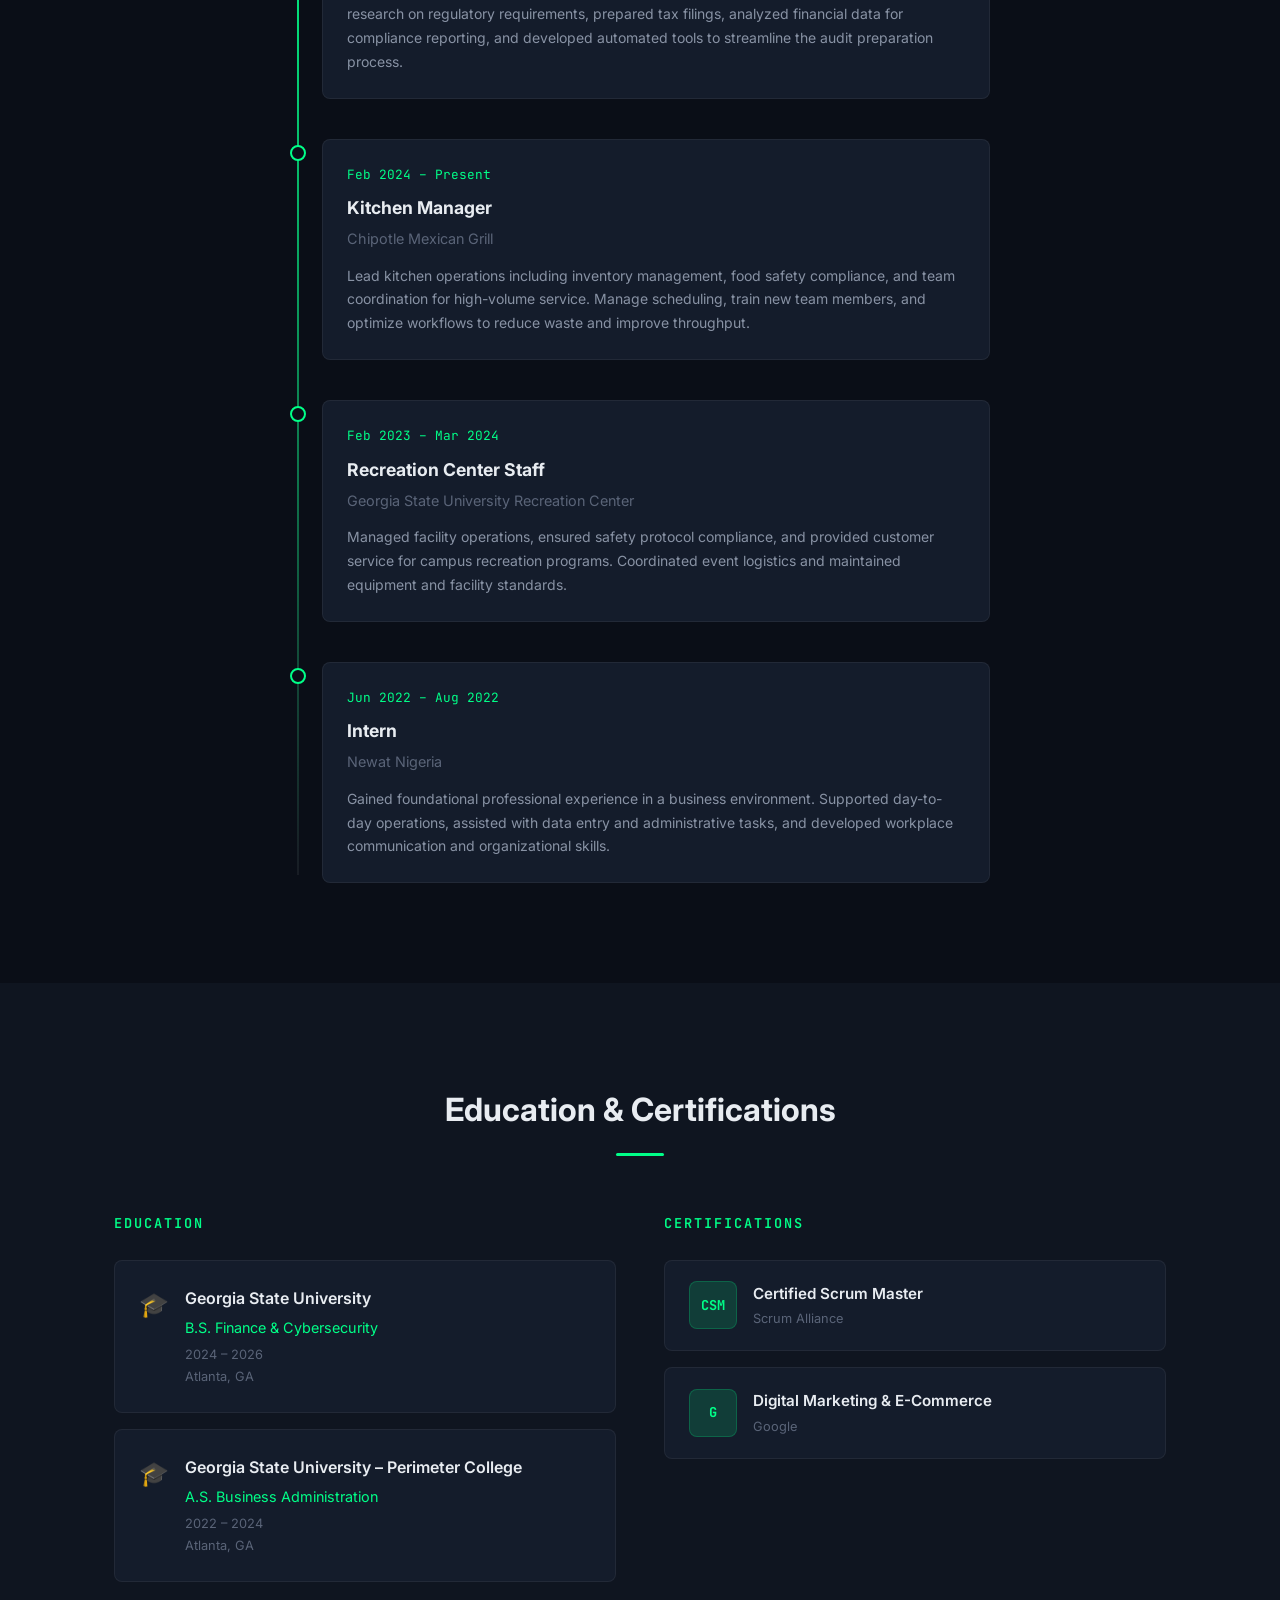
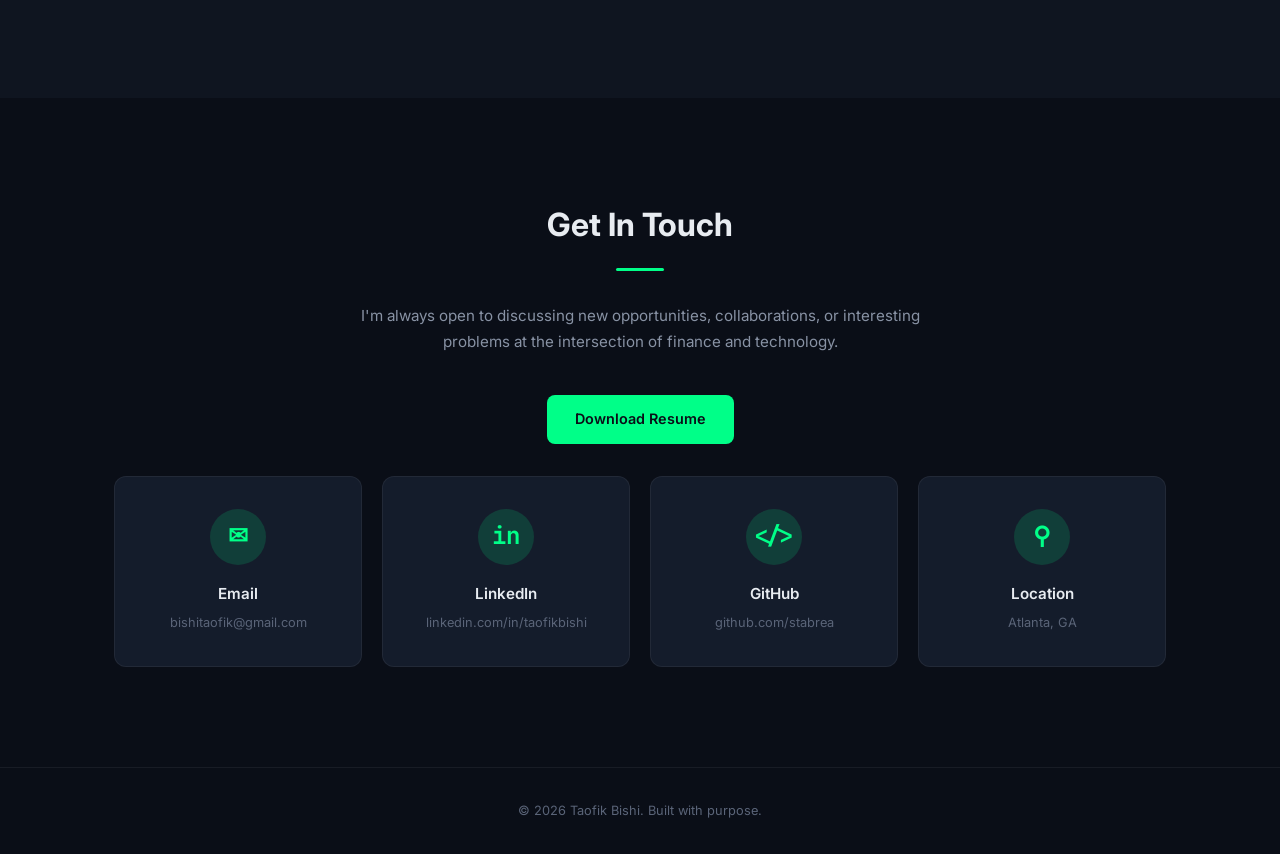
==== commit 84e80323: "Add technical blog (3 articles), SEO/Open Graph meta, resume page, and responsive blog styles" ====
--- a/index.html
+++ b/index.html
@@ -3,8 +3,46 @@
 <head>
   <meta charset="UTF-8">
   <meta name="viewport" content="width=device-width, initial-scale=1.0">
-  <meta name="description" content="Taofik Bishi — Finance & Cybersecurity Professional. Portfolio showcasing projects in financial analysis, cybersecurity, and software development.">
+  <meta name="description" content="Taofik Bishi — Finance & Cybersecurity Professional. Portfolio showcasing projects in financial analysis, cybersecurity, machine learning, and software development.">
+  <meta name="keywords" content="Taofik Bishi, finance, cybersecurity, portfolio, fraud detection, tax compliance, network security, Python, machine learning, Georgia State University">
   <meta name="author" content="Taofik Bishi">
+  <link rel="canonical" href="https://stabrea.github.io/">
+
+  <!-- Open Graph -->
+  <meta property="og:title" content="Taofik Bishi | Finance & Cybersecurity Professional">
+  <meta property="og:description" content="Portfolio showcasing projects in financial analysis, cybersecurity, machine learning, and software development.">
+  <meta property="og:image" content="https://stabrea.github.io/og-image.png">
+  <meta property="og:url" content="https://stabrea.github.io/">
+  <meta property="og:type" content="website">
+  <meta property="og:site_name" content="Taofik Bishi Portfolio">
+
+  <!-- Twitter Card -->
+  <meta name="twitter:card" content="summary_large_image">
+  <meta name="twitter:title" content="Taofik Bishi | Finance & Cybersecurity Professional">
+  <meta name="twitter:description" content="Portfolio showcasing projects in financial analysis, cybersecurity, machine learning, and software development.">
+  <meta name="twitter:image" content="https://stabrea.github.io/og-image.png">
+
+  <!-- Structured Data -->
+  <script type="application/ld+json">
+  {
+    "@context": "https://schema.org",
+    "@type": "Person",
+    "name": "Taofik Bishi",
+    "jobTitle": "Finance & Cybersecurity Professional",
+    "url": "https://stabrea.github.io",
+    "sameAs": [
+      "https://github.com/stabrea",
+      "https://linkedin.com/in/taofikbishi"
+    ],
+    "email": "bishitaofik@gmail.com",
+    "alumniOf": {
+      "@type": "CollegeOrUniversity",
+      "name": "Georgia State University"
+    },
+    "knowsAbout": ["Finance", "Cybersecurity", "Machine Learning", "Python", "SQL", "Tax Compliance"]
+  }
+  </script>
+
   <title>Taofik Bishi | Finance &amp; Cybersecurity Professional</title>
   <link rel="preconnect" href="https://fonts.googleapis.com">
   <link rel="preconnect" href="https://fonts.gstatic.com" crossorigin>
@@ -28,6 +66,7 @@
         <li><a href="#about">About</a></li>
         <li><a href="#skills">Skills</a></li>
         <li><a href="#projects">Projects</a></li>
+        <li><a href="#blog">Blog</a></li>
         <li><a href="#experience">Experience</a></li>
         <li><a href="#education">Education</a></li>
         <li><a href="#contact">Contact</a></li>
@@ -44,6 +83,7 @@
       <p class="hero-tagline fade-in" id="typed-tagline"></p>
       <div class="hero-cta fade-in">
         <a href="#projects" class="btn btn-primary">View Projects</a>
+        <a href="resume.html" class="btn btn-outline">Download Resume</a>
         <a href="#contact" class="btn btn-outline">Contact Me</a>
       </div>
     </div>
@@ -303,8 +343,57 @@
     </div>
   </section>
 
+  <!-- Blog Section -->
+  <section id="blog" class="section section-alt">
+    <div class="container">
+      <h2 class="section-title fade-in">Blog</h2>
+      <div class="blog-grid fade-in">
+
+        <a href="blog/fraud-detection.html" class="blog-card">
+          <div class="blog-card-tag">Machine Learning</div>
+          <h3 class="blog-card-title">Detecting Financial Fraud with Machine Learning</h3>
+          <p class="blog-card-excerpt">
+            Building a high-precision pipeline that catches fraudulent transactions without drowning in false positives. Covers feature engineering, hybrid scoring, and real-world results.
+          </p>
+          <div class="blog-card-meta">
+            <time datetime="2026-01-18">Jan 18, 2026</time>
+            <span>&middot;</span>
+            <span>8 min read</span>
+          </div>
+        </a>
+
+        <a href="blog/tax-compliance.html" class="blog-card">
+          <div class="blog-card-tag">Finance</div>
+          <h3 class="blog-card-title">Automating Multi-State Sales Tax Compliance</h3>
+          <p class="blog-card-excerpt">
+            Taming the chaos of 50 states, 10,000+ local jurisdictions, and constantly shifting nexus rules with Python and SQL.
+          </p>
+          <div class="blog-card-meta">
+            <time datetime="2026-02-01">Feb 1, 2026</time>
+            <span>&middot;</span>
+            <span>9 min read</span>
+          </div>
+        </a>
+
+        <a href="blog/network-security.html" class="blog-card">
+          <div class="blog-card-tag">Cybersecurity</div>
+          <h3 class="blog-card-title">Building a Network Security Assessment Toolkit from Scratch</h3>
+          <p class="blog-card-excerpt">
+            Why I wrote my own port scanner, banner grabber, and vulnerability checker instead of reaching for Nmap. A deep dive into Python sockets and threading.
+          </p>
+          <div class="blog-card-meta">
+            <time datetime="2026-02-10">Feb 10, 2026</time>
+            <span>&middot;</span>
+            <span>9 min read</span>
+          </div>
+        </a>
+
+      </div>
+    </div>
+  </section>
+
   <!-- Experience Section -->
-  <section id="experience" class="section section-alt">
+  <section id="experience" class="section">
     <div class="container">
       <h2 class="section-title fade-in">Experience</h2>
       <div class="timeline fade-in">
@@ -371,7 +460,7 @@
   </section>
 
   <!-- Education & Certifications Section -->
-  <section id="education" class="section">
+  <section id="education" class="section section-alt">
     <div class="container">
       <h2 class="section-title fade-in">Education &amp; Certifications</h2>
       <div class="education-grid fade-in">
@@ -425,13 +514,16 @@
   </section>
 
   <!-- Contact Section -->
-  <section id="contact" class="section section-alt">
+  <section id="contact" class="section">
     <div class="container">
       <h2 class="section-title fade-in">Get In Touch</h2>
       <p class="contact-intro fade-in">
         I'm always open to discussing new opportunities, collaborations, or interesting
         problems at the intersection of finance and technology.
       </p>
+      <div class="contact-resume fade-in">
+        <a href="resume.html" class="btn btn-primary">Download Resume</a>
+      </div>
       <div class="contact-grid fade-in">
 
         <a href="mailto:bishitaofik@gmail.com" class="contact-card">
--- a/styles.css
+++ b/styles.css
@@ -538,6 +538,234 @@
   gap: 8px;
 }
 
+/* --- Blog Section --- */
+.blog-grid {
+  display: grid;
+  grid-template-columns: repeat(auto-fill, minmax(320px, 1fr));
+  gap: 24px;
+}
+
+.blog-card {
+  background: var(--bg-card);
+  border: 1px solid var(--border);
+  border-radius: var(--radius-lg);
+  padding: 32px 28px;
+  display: flex;
+  flex-direction: column;
+  transition: border-color var(--transition), transform var(--transition), box-shadow var(--transition);
+  color: var(--text-primary);
+  text-decoration: none;
+}
+
+.blog-card:hover {
+  border-color: var(--border-accent);
+  transform: translateY(-4px);
+  box-shadow: var(--shadow-glow);
+  color: var(--text-primary);
+}
+
+.blog-card-tag {
+  font-family: var(--font-mono);
+  font-size: 0.7rem;
+  padding: 4px 10px;
+  background: var(--accent-dim);
+  color: var(--accent);
+  border-radius: 20px;
+  border: 1px solid var(--border-accent);
+  display: inline-block;
+  width: fit-content;
+  margin-bottom: 16px;
+}
+
+.blog-card-title {
+  font-size: 1.15rem;
+  font-weight: 700;
+  margin-bottom: 10px;
+  line-height: 1.4;
+}
+
+.blog-card-excerpt {
+  color: var(--text-secondary);
+  font-size: 0.875rem;
+  flex-grow: 1;
+  margin-bottom: 16px;
+  line-height: 1.6;
+}
+
+.blog-card-meta {
+  display: flex;
+  align-items: center;
+  gap: 8px;
+  font-family: var(--font-mono);
+  font-size: 0.75rem;
+  color: var(--text-muted);
+}
+
+/* --- Blog Article Page --- */
+
+/* Reading Progress Bar */
+.reading-progress {
+  position: fixed;
+  top: 0;
+  left: 0;
+  width: 0;
+  height: 3px;
+  background: linear-gradient(90deg, var(--accent), #33ffaa);
+  z-index: 1001;
+  transition: width 0.1s linear;
+}
+
+.blog-article {
+  position: relative;
+  z-index: 1;
+  max-width: 720px;
+  margin: 0 auto;
+  padding: 120px 24px 80px;
+}
+
+.article-header {
+  margin-bottom: 48px;
+  padding-bottom: 32px;
+  border-bottom: 1px solid var(--border);
+}
+
+.article-meta {
+  display: flex;
+  align-items: center;
+  gap: 8px;
+  font-family: var(--font-mono);
+  font-size: 0.8rem;
+  color: var(--text-muted);
+  margin-bottom: 16px;
+}
+
+.meta-separator {
+  color: var(--text-muted);
+}
+
+.article-title {
+  font-size: clamp(1.8rem, 5vw, 2.5rem);
+  font-weight: 800;
+  line-height: 1.2;
+  margin-bottom: 16px;
+  background: linear-gradient(135deg, var(--text-primary) 0%, var(--accent) 100%);
+  -webkit-background-clip: text;
+  -webkit-text-fill-color: transparent;
+  background-clip: text;
+}
+
+.article-subtitle {
+  font-size: 1.1rem;
+  color: var(--text-secondary);
+  line-height: 1.6;
+}
+
+/* Article Body */
+.article-body h2 {
+  font-size: 1.5rem;
+  font-weight: 700;
+  margin-top: 48px;
+  margin-bottom: 16px;
+  color: var(--text-primary);
+}
+
+.article-body h3 {
+  font-size: 1.15rem;
+  font-weight: 600;
+  margin-top: 32px;
+  margin-bottom: 12px;
+  color: var(--accent);
+}
+
+.article-body p {
+  color: var(--text-secondary);
+  font-size: 0.95rem;
+  margin-bottom: 20px;
+  line-height: 1.8;
+}
+
+.article-body strong {
+  color: var(--text-primary);
+  font-weight: 600;
+}
+
+.article-body em {
+  color: var(--accent);
+  font-style: italic;
+}
+
+.article-body ul,
+.article-body ol {
+  color: var(--text-secondary);
+  font-size: 0.95rem;
+  margin-bottom: 20px;
+  padding-left: 24px;
+  line-height: 1.8;
+}
+
+.article-body li {
+  margin-bottom: 8px;
+}
+
+.article-body li strong {
+  color: var(--text-primary);
+}
+
+/* Code Blocks */
+.article-body code {
+  font-family: var(--font-mono);
+  font-size: 0.85rem;
+  background: var(--bg-card);
+  color: var(--accent);
+  padding: 2px 6px;
+  border-radius: 4px;
+  border: 1px solid var(--border);
+}
+
+.article-body pre {
+  background: #0c1219;
+  border: 1px solid var(--border);
+  border-radius: var(--radius);
+  padding: 24px;
+  margin-bottom: 24px;
+  overflow-x: auto;
+  position: relative;
+}
+
+.article-body pre code {
+  background: none;
+  border: none;
+  padding: 0;
+  font-size: 0.8rem;
+  line-height: 1.7;
+  color: #c5d1de;
+  display: block;
+  white-space: pre;
+}
+
+/* Syntax Highlighting (dark theme) */
+.article-body pre code .keyword { color: #ff79c6; }
+.article-body pre code .string { color: #f1fa8c; }
+.article-body pre code .comment { color: #6272a4; }
+.article-body pre code .function { color: #50fa7b; }
+.article-body pre code .number { color: #bd93f9; }
+
+/* Article CTA */
+.article-cta {
+  margin-top: 56px;
+  padding-top: 32px;
+  border-top: 1px solid var(--border);
+  display: flex;
+  gap: 16px;
+  flex-wrap: wrap;
+}
+
+/* --- Contact Resume Button --- */
+.contact-resume {
+  text-align: center;
+  margin-bottom: 32px;
+}
+
 /* --- Experience Timeline --- */
 .timeline {
   position: relative;
@@ -825,6 +1053,10 @@
   }
 
   .skills-grid {
+    grid-template-columns: 1fr;
+  }
+
+  .blog-grid {
     grid-template-columns: 1fr;
   }
 }
@@ -876,6 +1108,10 @@
     grid-template-columns: 1fr;
   }
 
+  .blog-grid {
+    grid-template-columns: 1fr;
+  }
+
   .contact-grid {
     grid-template-columns: 1fr;
   }
@@ -890,4 +1126,36 @@
     max-width: 240px;
     text-align: center;
   }
-}
+
+  /* Blog article mobile */
+  .blog-article {
+    padding: 100px 16px 60px;
+  }
+
+  .article-title {
+    font-size: 1.6rem;
+  }
+
+  .article-body h2 {
+    font-size: 1.3rem;
+  }
+
+  .article-body pre {
+    padding: 16px;
+    margin-left: -16px;
+    margin-right: -16px;
+    border-radius: 0;
+  }
+
+  .article-body pre code {
+    font-size: 0.72rem;
+  }
+
+  .article-cta {
+    flex-direction: column;
+  }
+
+  .article-cta .btn {
+    text-align: center;
+  }
+}
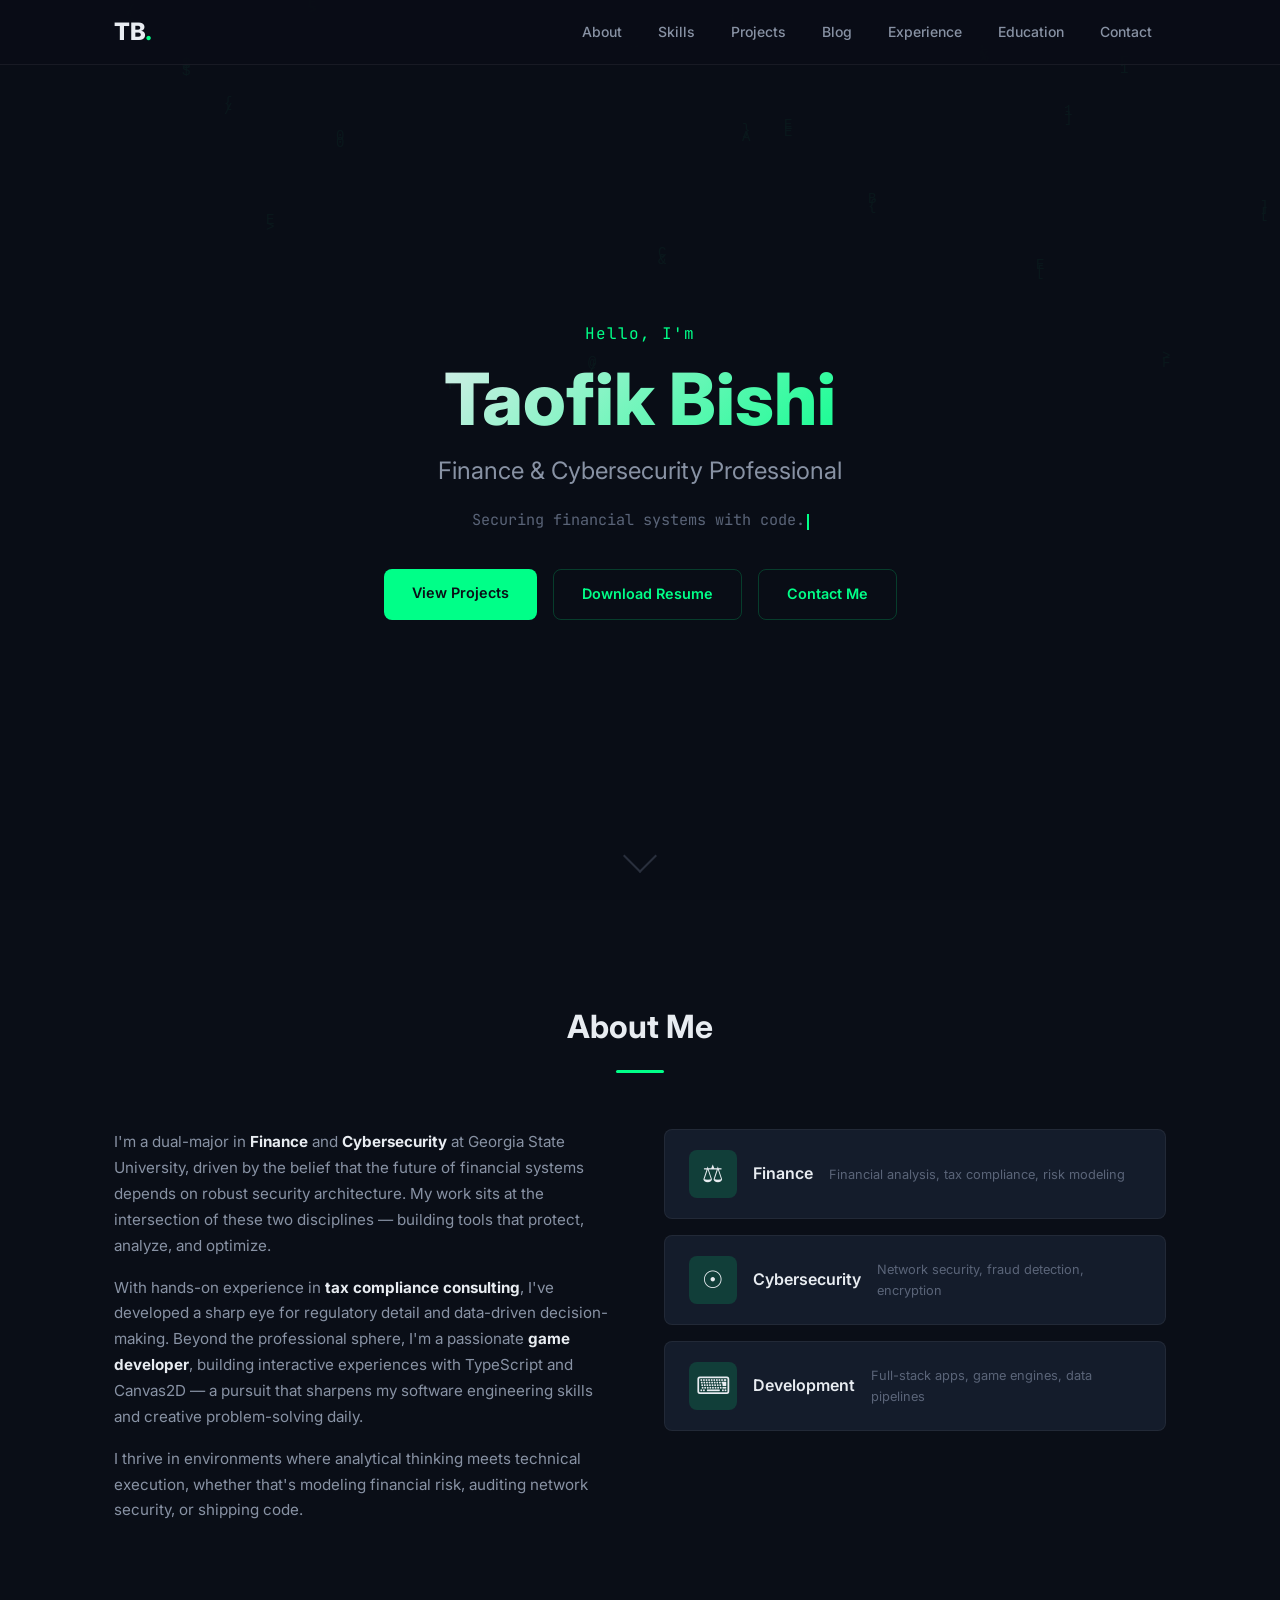
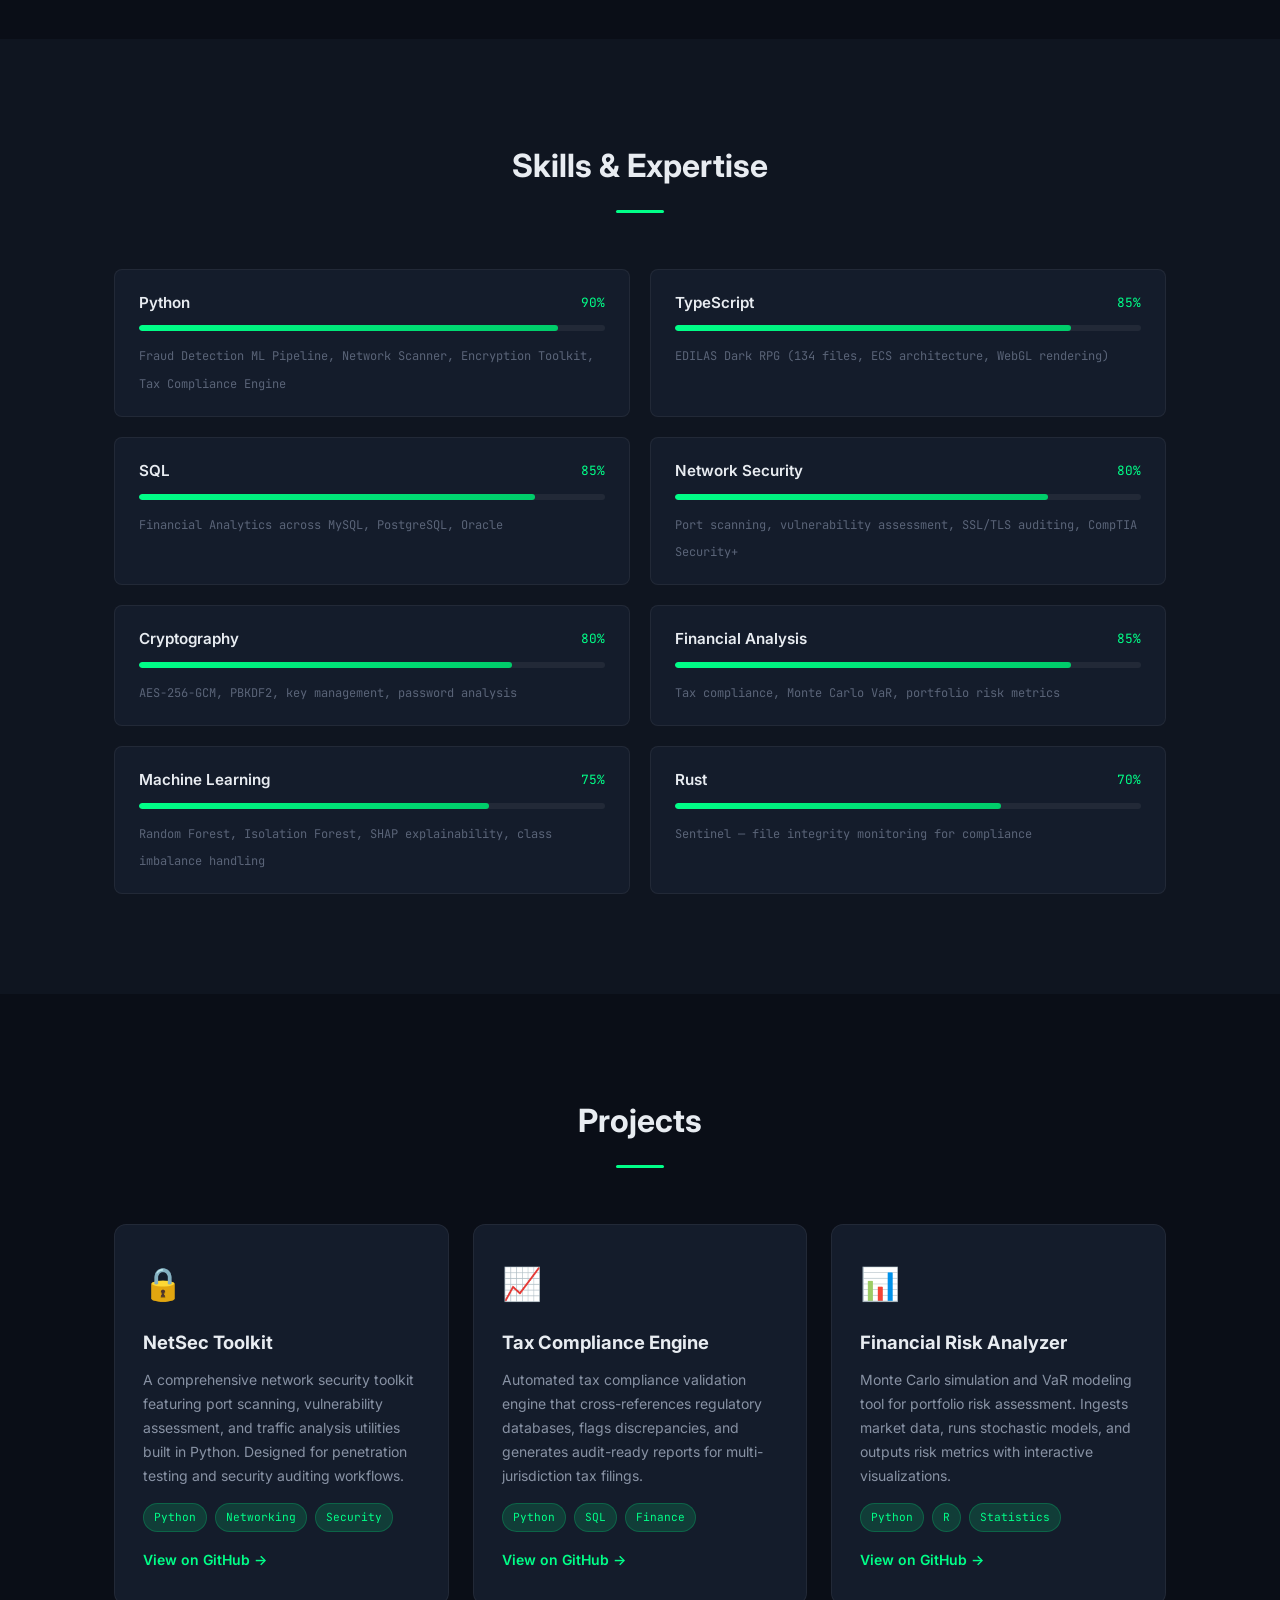
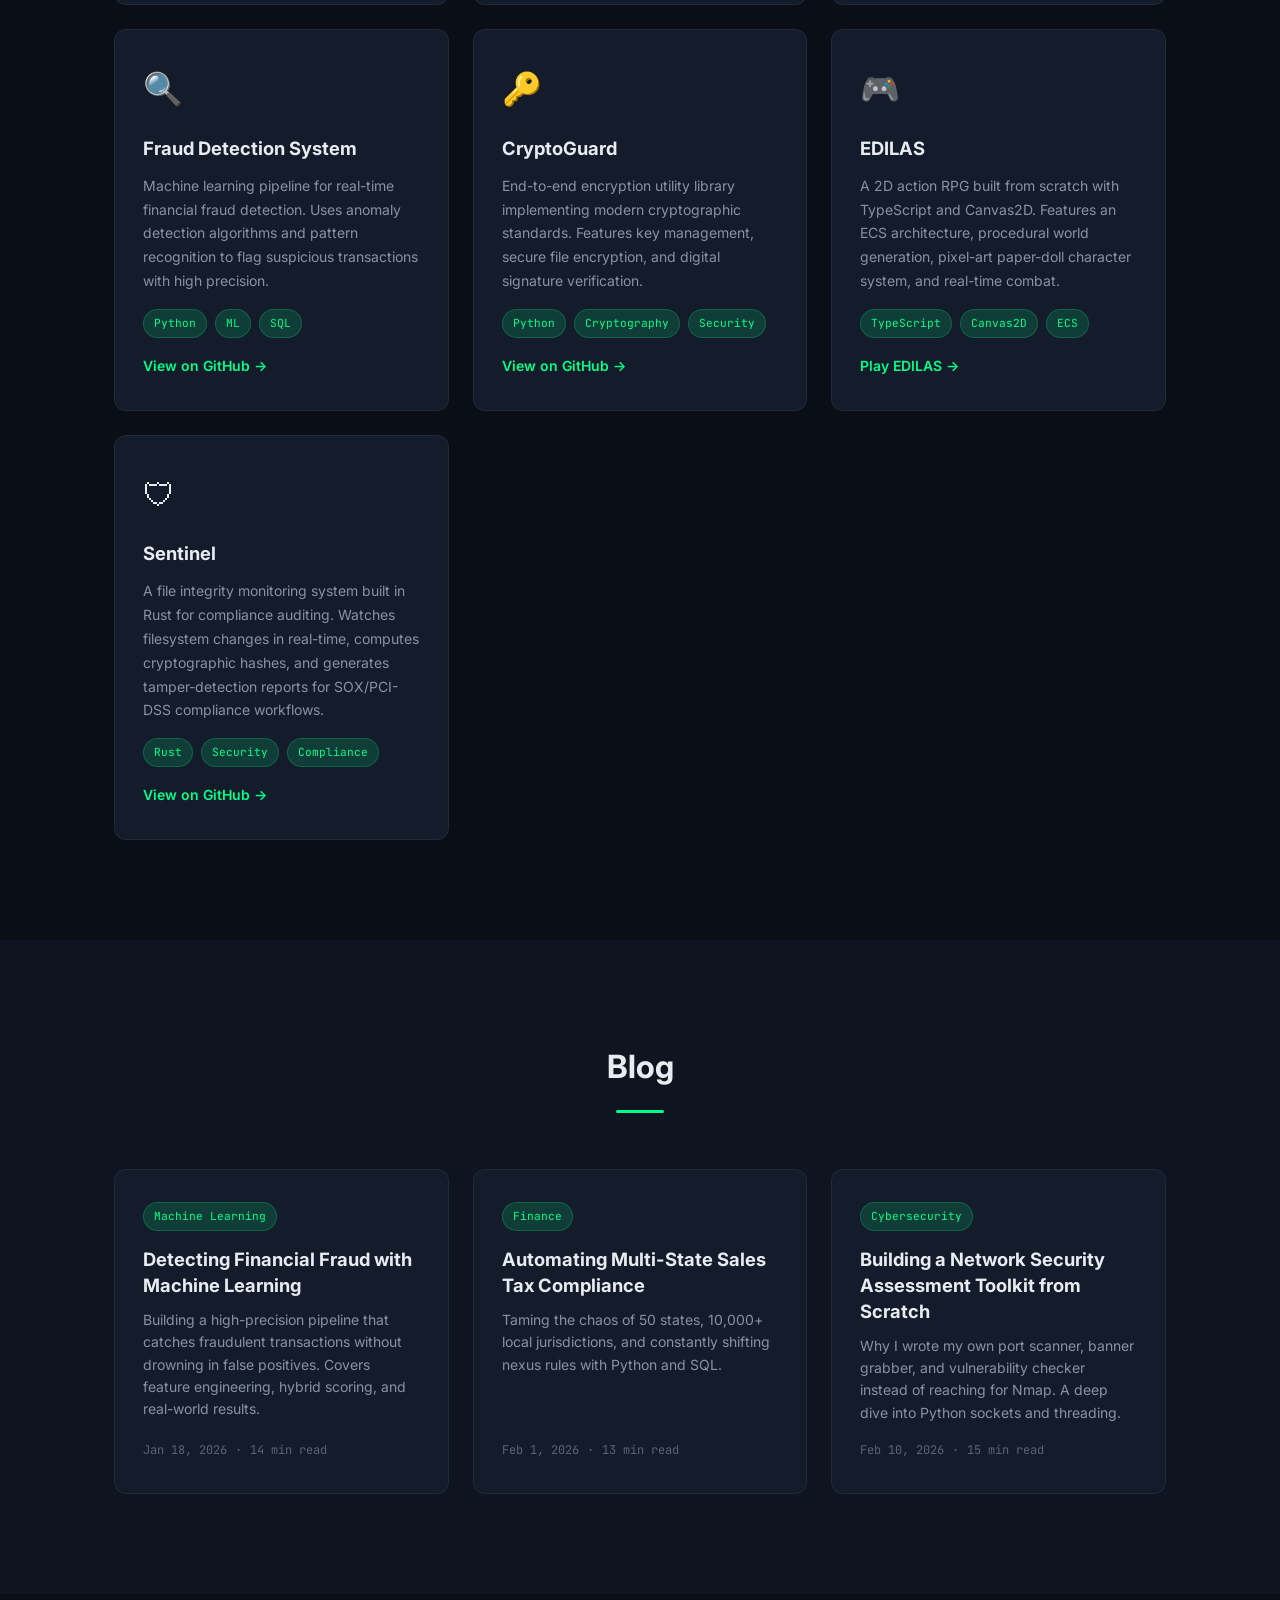
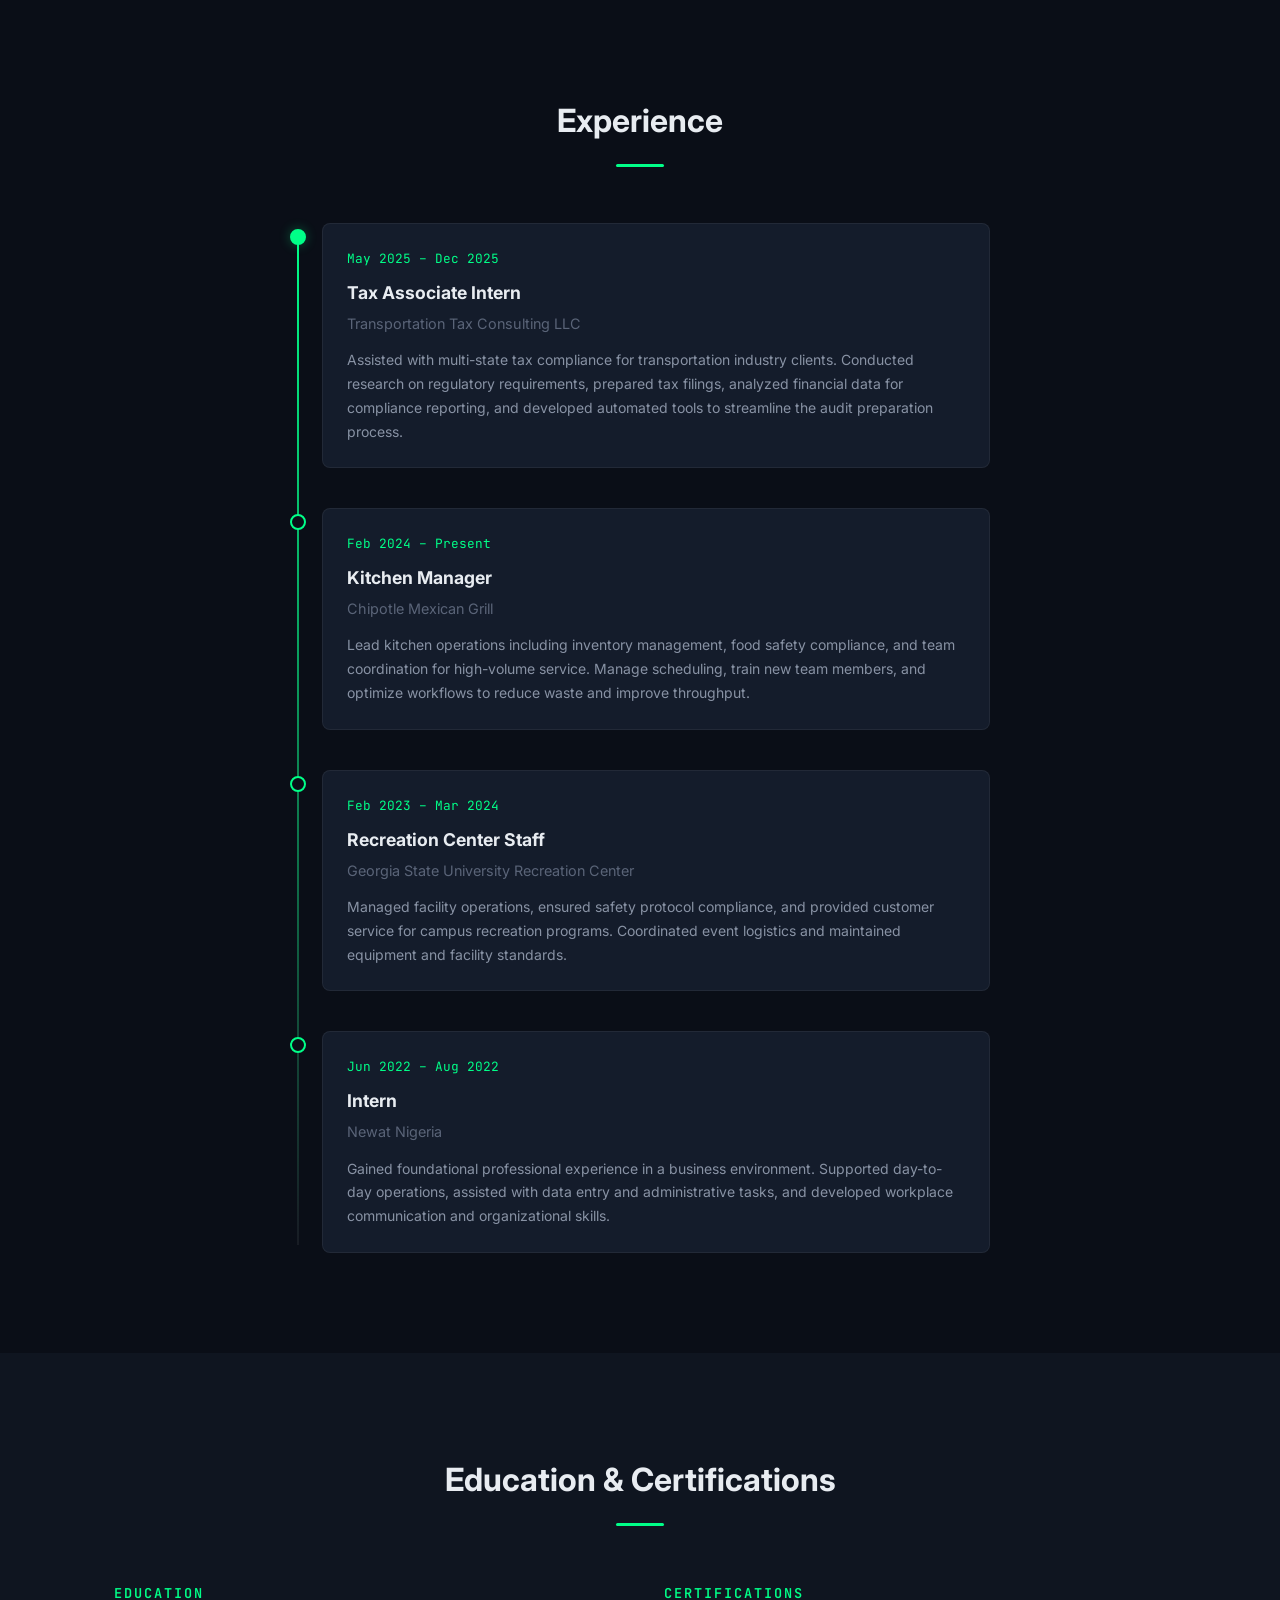
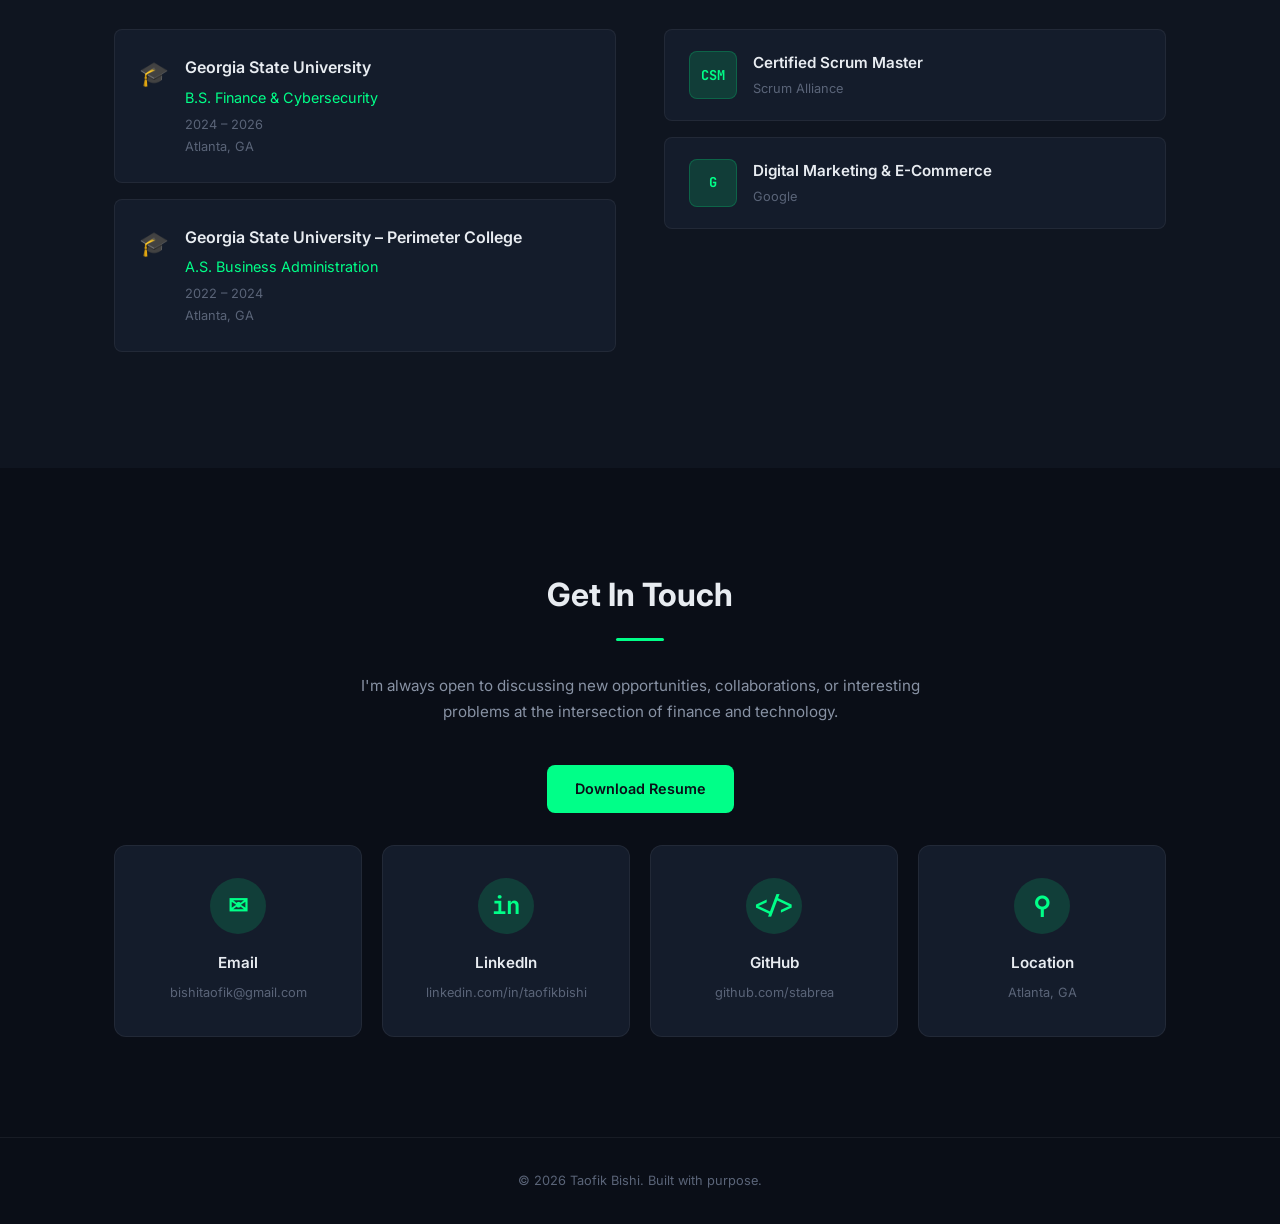
==== commit 6b176625: "Add context to skill bars showing project evidence Replace generic skill tags with specific project-" ====
--- a/index.html
+++ b/index.html
@@ -9,10 +9,10 @@
   <link rel="canonical" href="https://stabrea.github.io/">
 
   <!-- Open Graph -->
-  <meta property="og:title" content="Taofik Bishi | Finance & Cybersecurity Professional">
-  <meta property="og:description" content="Portfolio showcasing projects in financial analysis, cybersecurity, machine learning, and software development.">
+  <meta property="og:title" content="Taofik Bishi — Finance & Cybersecurity Professional">
+  <meta property="og:description" content="Software developer specializing in financial systems, ML fraud detection, and cybersecurity tooling. GSU Honors College.">
   <meta property="og:image" content="https://stabrea.github.io/og-image.png">
-  <meta property="og:url" content="https://stabrea.github.io/">
+  <meta property="og:url" content="https://stabrea.github.io">
   <meta property="og:type" content="website">
   <meta property="og:site_name" content="Taofik Bishi Portfolio">
 
@@ -43,6 +43,7 @@
   }
   </script>
 
+  <link rel="icon" href="data:image/svg+xml,<svg xmlns='http://www.w3.org/2000/svg' viewBox='0 0 100 100'><text y='.9em' font-size='90'>&#x1f6e1;</text></svg>">
   <title>Taofik Bishi | Finance &amp; Cybersecurity Professional</title>
   <link rel="preconnect" href="https://fonts.googleapis.com">
   <link rel="preconnect" href="https://fonts.gstatic.com" crossorigin>
@@ -149,7 +150,16 @@
             <span class="skill-level">90%</span>
           </div>
           <div class="skill-bar"><div class="skill-fill" data-width="90"></div></div>
-          <span class="skill-tag">Scripting &middot; Automation &middot; Data</span>
+          <span class="skill-tag">Fraud Detection ML Pipeline, Network Scanner, Encryption Toolkit, Tax Compliance Engine</span>
+        </div>
+
+        <div class="skill-card">
+          <div class="skill-header">
+            <span class="skill-name">TypeScript</span>
+            <span class="skill-level">85%</span>
+          </div>
+          <div class="skill-bar"><div class="skill-fill" data-width="85"></div></div>
+          <span class="skill-tag">EDILAS Dark RPG (134 files, ECS architecture, WebGL rendering)</span>
         </div>
 
         <div class="skill-card">
@@ -158,79 +168,52 @@
             <span class="skill-level">85%</span>
           </div>
           <div class="skill-bar"><div class="skill-fill" data-width="85"></div></div>
-          <span class="skill-tag">Databases &middot; Analytics &middot; Reporting</span>
-        </div>
-
-        <div class="skill-card">
-          <div class="skill-header">
-            <span class="skill-name">TypeScript</span>
+          <span class="skill-tag">Financial Analytics across MySQL, PostgreSQL, Oracle</span>
+        </div>
+
+        <div class="skill-card">
+          <div class="skill-header">
+            <span class="skill-name">Network Security</span>
+            <span class="skill-level">80%</span>
+          </div>
+          <div class="skill-bar"><div class="skill-fill" data-width="80"></div></div>
+          <span class="skill-tag">Port scanning, vulnerability assessment, SSL/TLS auditing, CompTIA Security+</span>
+        </div>
+
+        <div class="skill-card">
+          <div class="skill-header">
+            <span class="skill-name">Cryptography</span>
+            <span class="skill-level">80%</span>
+          </div>
+          <div class="skill-bar"><div class="skill-fill" data-width="80"></div></div>
+          <span class="skill-tag">AES-256-GCM, PBKDF2, key management, password analysis</span>
+        </div>
+
+        <div class="skill-card">
+          <div class="skill-header">
+            <span class="skill-name">Financial Analysis</span>
             <span class="skill-level">85%</span>
           </div>
           <div class="skill-bar"><div class="skill-fill" data-width="85"></div></div>
-          <span class="skill-tag">Web Apps &middot; Game Dev &middot; Tooling</span>
-        </div>
-
-        <div class="skill-card">
-          <div class="skill-header">
-            <span class="skill-name">R</span>
+          <span class="skill-tag">Tax compliance, Monte Carlo VaR, portfolio risk metrics</span>
+        </div>
+
+        <div class="skill-card">
+          <div class="skill-header">
+            <span class="skill-name">Machine Learning</span>
+            <span class="skill-level">75%</span>
+          </div>
+          <div class="skill-bar"><div class="skill-fill" data-width="75"></div></div>
+          <span class="skill-tag">Random Forest, Isolation Forest, SHAP explainability, class imbalance handling</span>
+        </div>
+
+        <div class="skill-card">
+          <div class="skill-header">
+            <span class="skill-name">Rust</span>
             <span class="skill-level">70%</span>
           </div>
           <div class="skill-bar"><div class="skill-fill" data-width="70"></div></div>
-          <span class="skill-tag">Statistics &middot; Modeling &middot; Visualization</span>
-        </div>
-
-        <div class="skill-card">
-          <div class="skill-header">
-            <span class="skill-name">Financial Analysis</span>
-            <span class="skill-level">90%</span>
-          </div>
-          <div class="skill-bar"><div class="skill-fill" data-width="90"></div></div>
-          <span class="skill-tag">Valuation &middot; Risk &middot; Forecasting</span>
-        </div>
-
-        <div class="skill-card">
-          <div class="skill-header">
-            <span class="skill-name">Tax Compliance</span>
-            <span class="skill-level">85%</span>
-          </div>
-          <div class="skill-bar"><div class="skill-fill" data-width="85"></div></div>
-          <span class="skill-tag">Regulatory &middot; Auditing &middot; Reporting</span>
-        </div>
-
-        <div class="skill-card">
-          <div class="skill-header">
-            <span class="skill-name">Cybersecurity</span>
-            <span class="skill-level">80%</span>
-          </div>
-          <div class="skill-bar"><div class="skill-fill" data-width="80"></div></div>
-          <span class="skill-tag">NetSec &middot; Encryption &middot; Threat Analysis</span>
-        </div>
-
-        <div class="skill-card">
-          <div class="skill-header">
-            <span class="skill-name">Game Development</span>
-            <span class="skill-level">80%</span>
-          </div>
-          <div class="skill-bar"><div class="skill-fill" data-width="80"></div></div>
-          <span class="skill-tag">Canvas2D &middot; ECS &middot; Pixel Art</span>
-        </div>
-
-        <div class="skill-card">
-          <div class="skill-header">
-            <span class="skill-name">Scrum / Agile</span>
-            <span class="skill-level">85%</span>
-          </div>
-          <div class="skill-bar"><div class="skill-fill" data-width="85"></div></div>
-          <span class="skill-tag">Sprint Planning &middot; Standups &middot; Retros</span>
-        </div>
-
-        <div class="skill-card">
-          <div class="skill-header">
-            <span class="skill-name">Data Analytics</span>
-            <span class="skill-level">85%</span>
-          </div>
-          <div class="skill-bar"><div class="skill-fill" data-width="85"></div></div>
-          <span class="skill-tag">Visualization &middot; ETL &middot; Insight</span>
+          <span class="skill-tag">Sentinel &mdash; file integrity monitoring for compliance</span>
         </div>
 
       </div>
@@ -334,7 +317,23 @@
           <div class="project-tags">
             <span>TypeScript</span><span>Canvas2D</span><span>ECS</span>
           </div>
-          <a href="https://github.com/stabrea/EDILAS" target="_blank" rel="noopener noreferrer" class="project-link">
+          <a href="https://stabrea.github.io/edilas-game/" target="_blank" rel="noopener noreferrer" class="project-link">
+            Play EDILAS &rarr;
+          </a>
+        </article>
+
+        <article class="project-card">
+          <div class="project-icon">&#128737;</div>
+          <h3 class="project-name">Sentinel</h3>
+          <p class="project-desc">
+            A file integrity monitoring system built in Rust for compliance auditing.
+            Watches filesystem changes in real-time, computes cryptographic hashes, and
+            generates tamper-detection reports for SOX/PCI-DSS compliance workflows.
+          </p>
+          <div class="project-tags">
+            <span>Rust</span><span>Security</span><span>Compliance</span>
+          </div>
+          <a href="https://github.com/stabrea/sentinel" target="_blank" rel="noopener noreferrer" class="project-link">
             View on GitHub &rarr;
           </a>
         </article>
@@ -358,7 +357,7 @@
           <div class="blog-card-meta">
             <time datetime="2026-01-18">Jan 18, 2026</time>
             <span>&middot;</span>
-            <span>8 min read</span>
+            <span>14 min read</span>
           </div>
         </a>
 
@@ -371,7 +370,7 @@
           <div class="blog-card-meta">
             <time datetime="2026-02-01">Feb 1, 2026</time>
             <span>&middot;</span>
-            <span>9 min read</span>
+            <span>13 min read</span>
           </div>
         </a>
 
@@ -384,7 +383,7 @@
           <div class="blog-card-meta">
             <time datetime="2026-02-10">Feb 10, 2026</time>
             <span>&middot;</span>
-            <span>9 min read</span>
+            <span>15 min read</span>
           </div>
         </a>
 
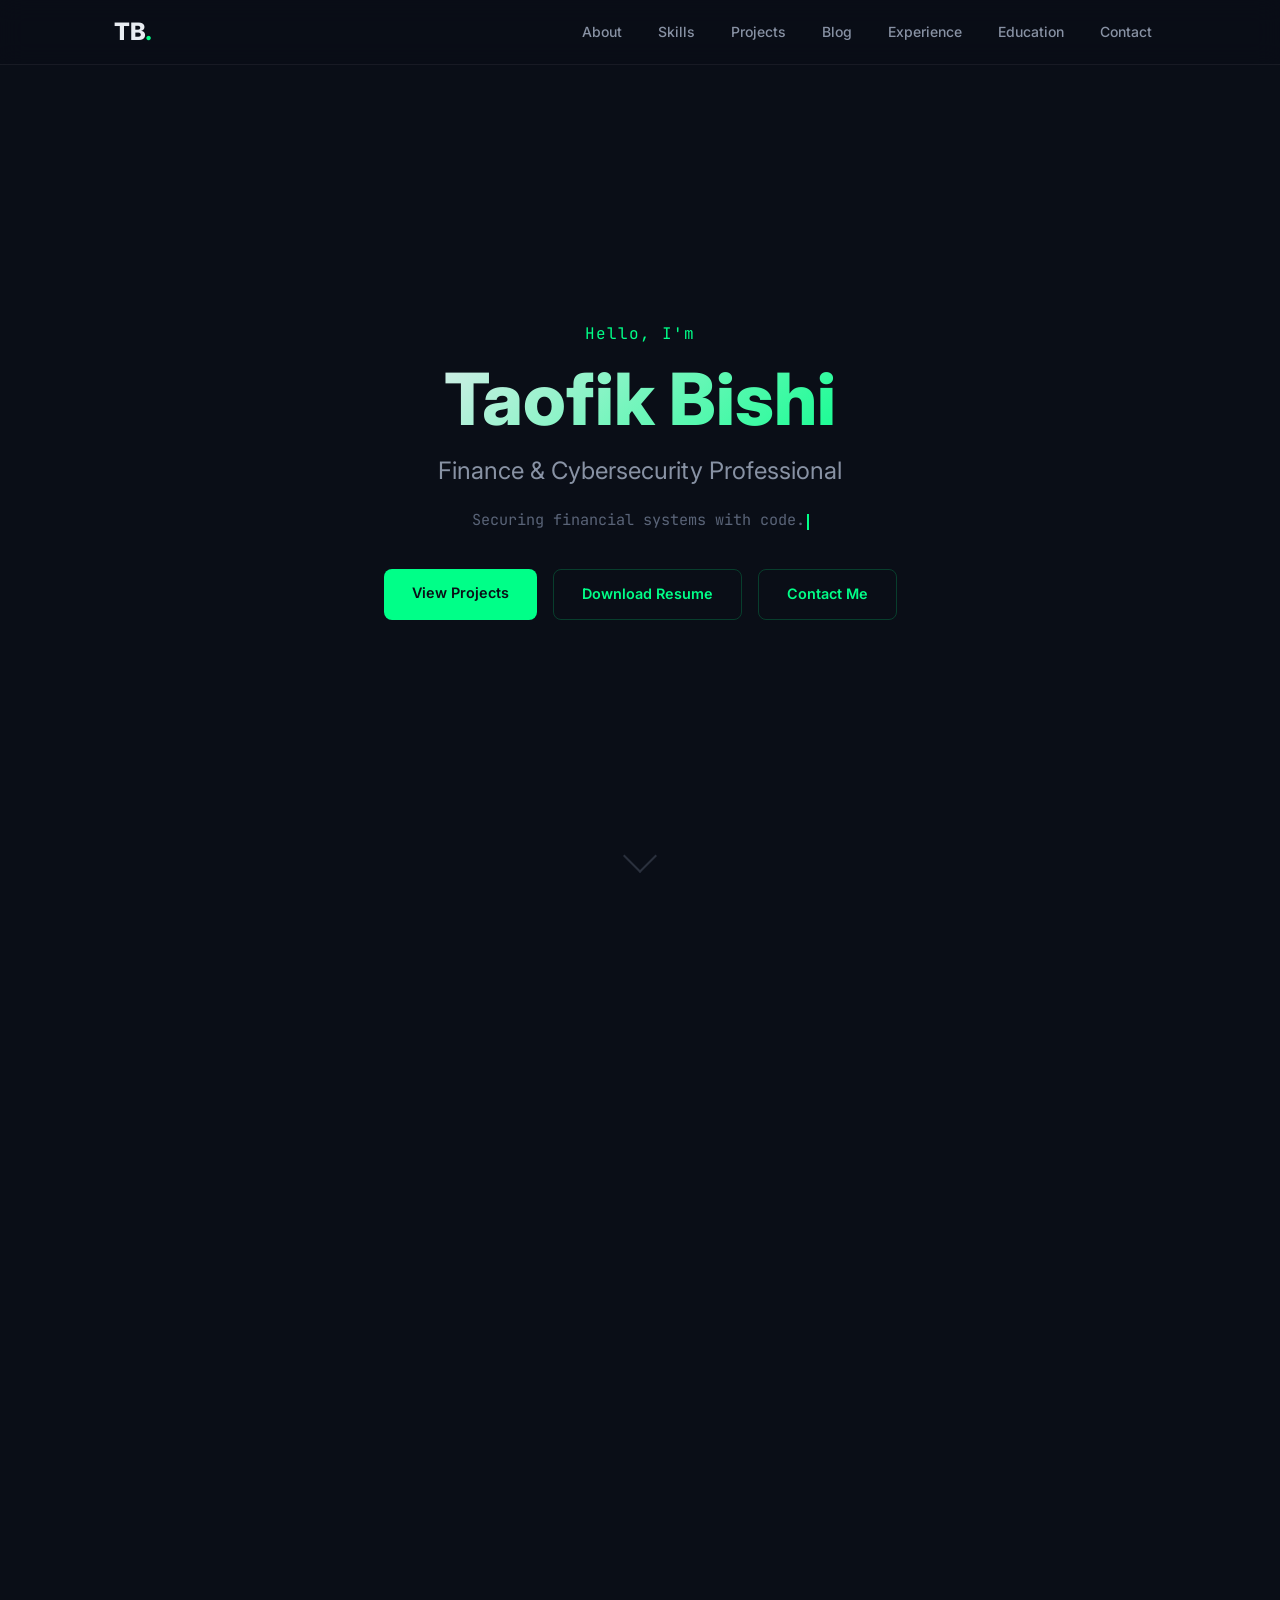
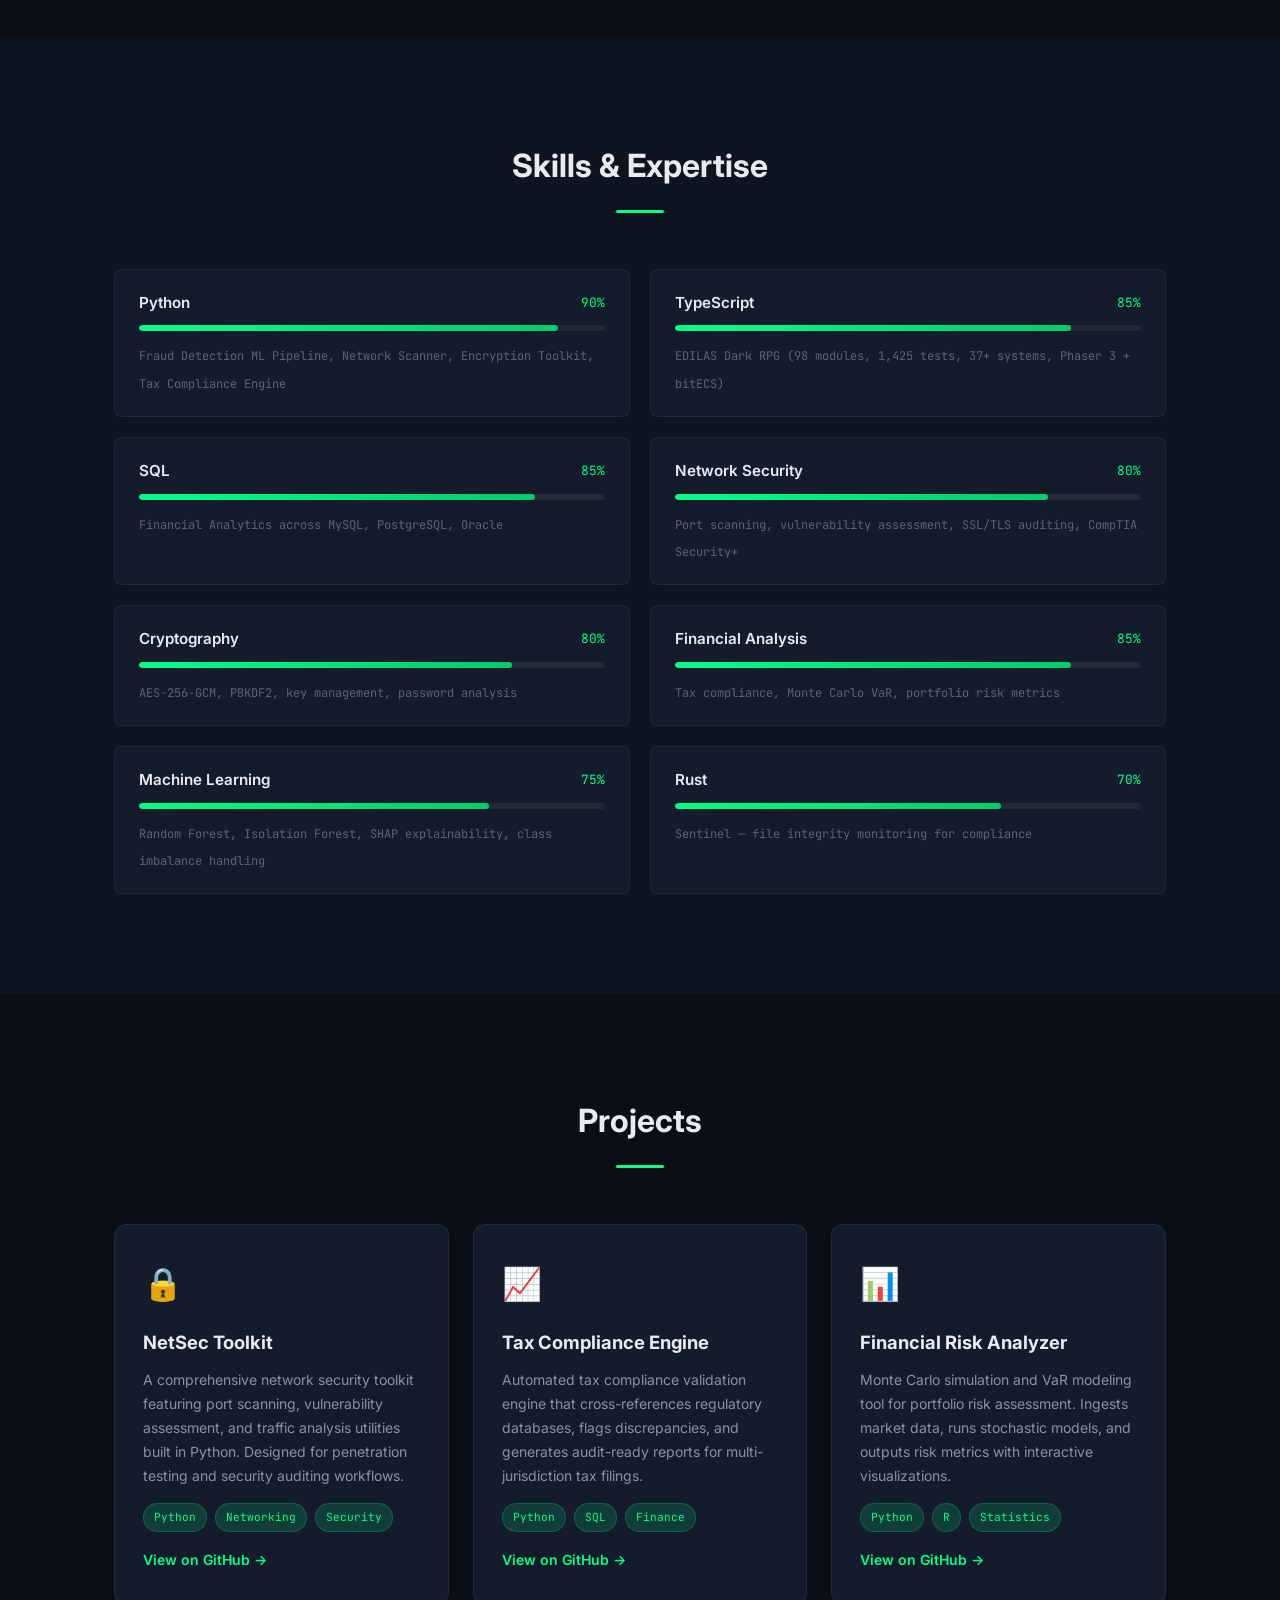
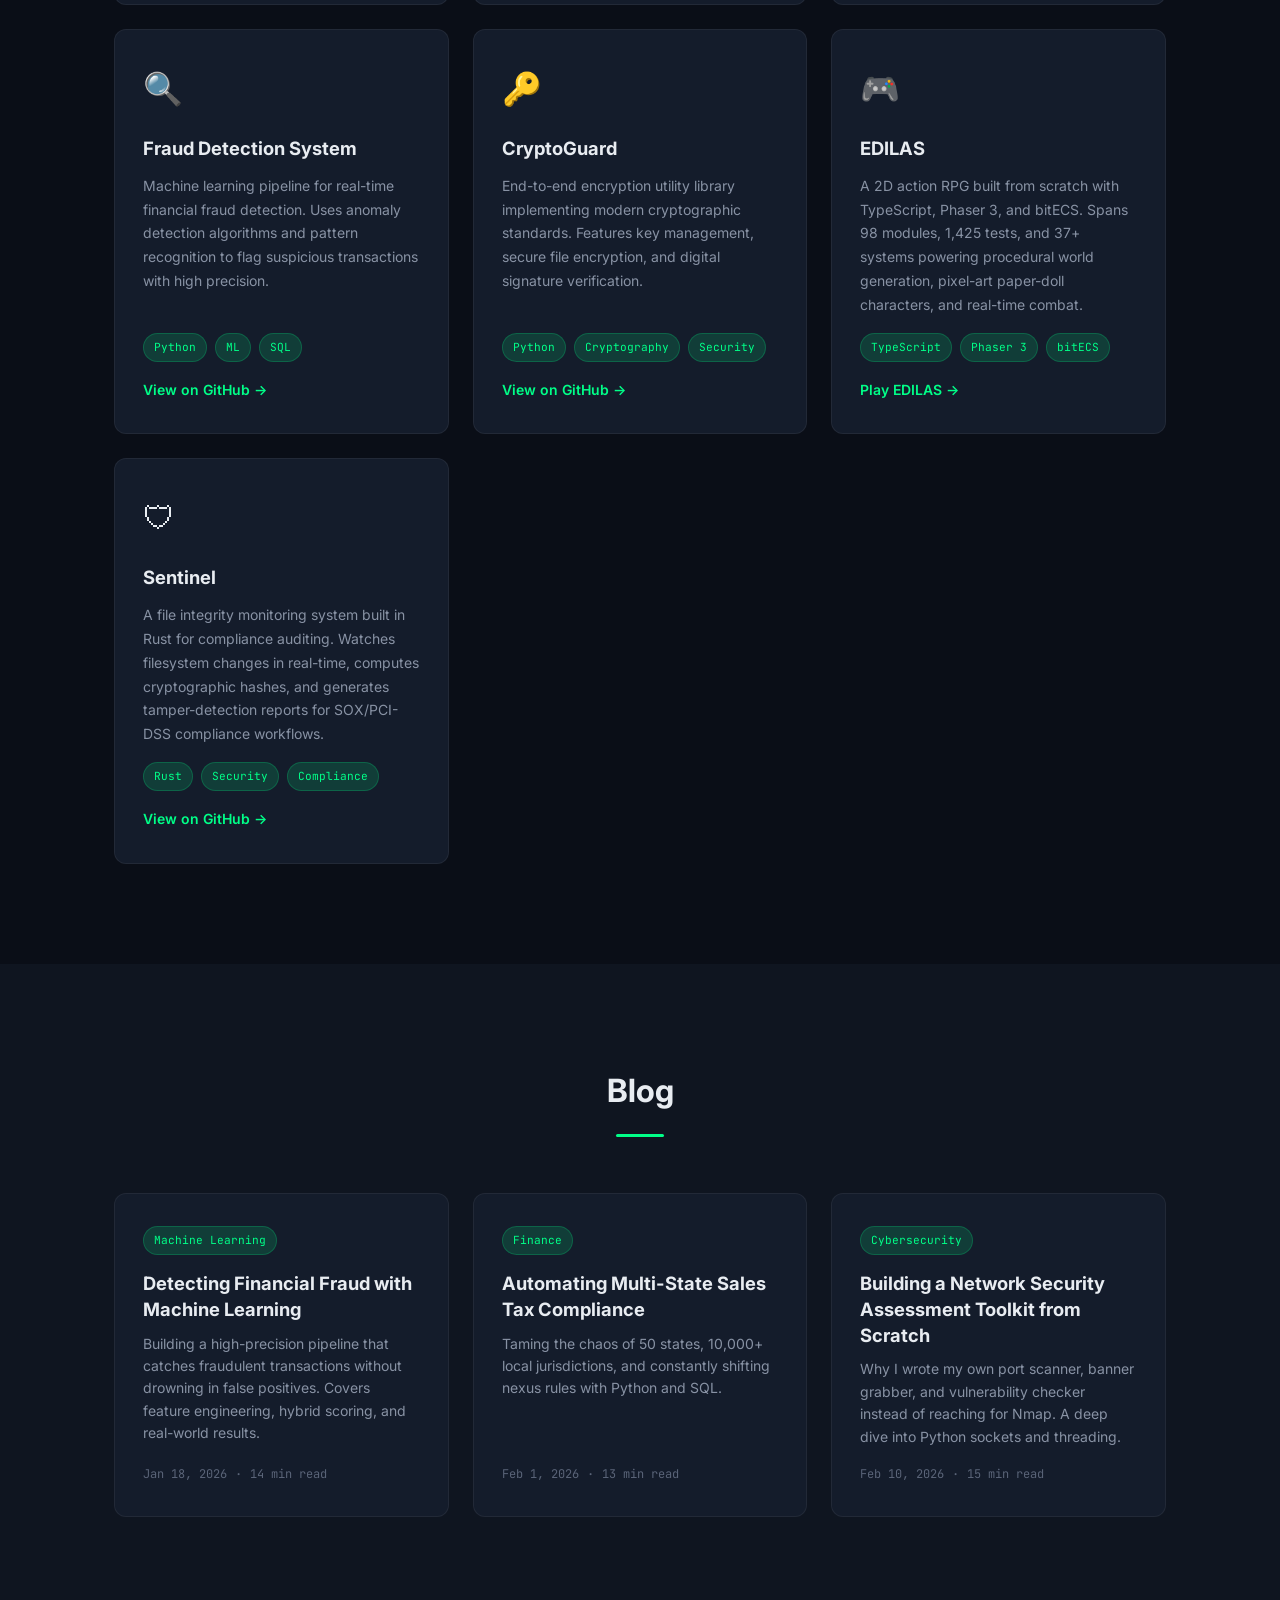
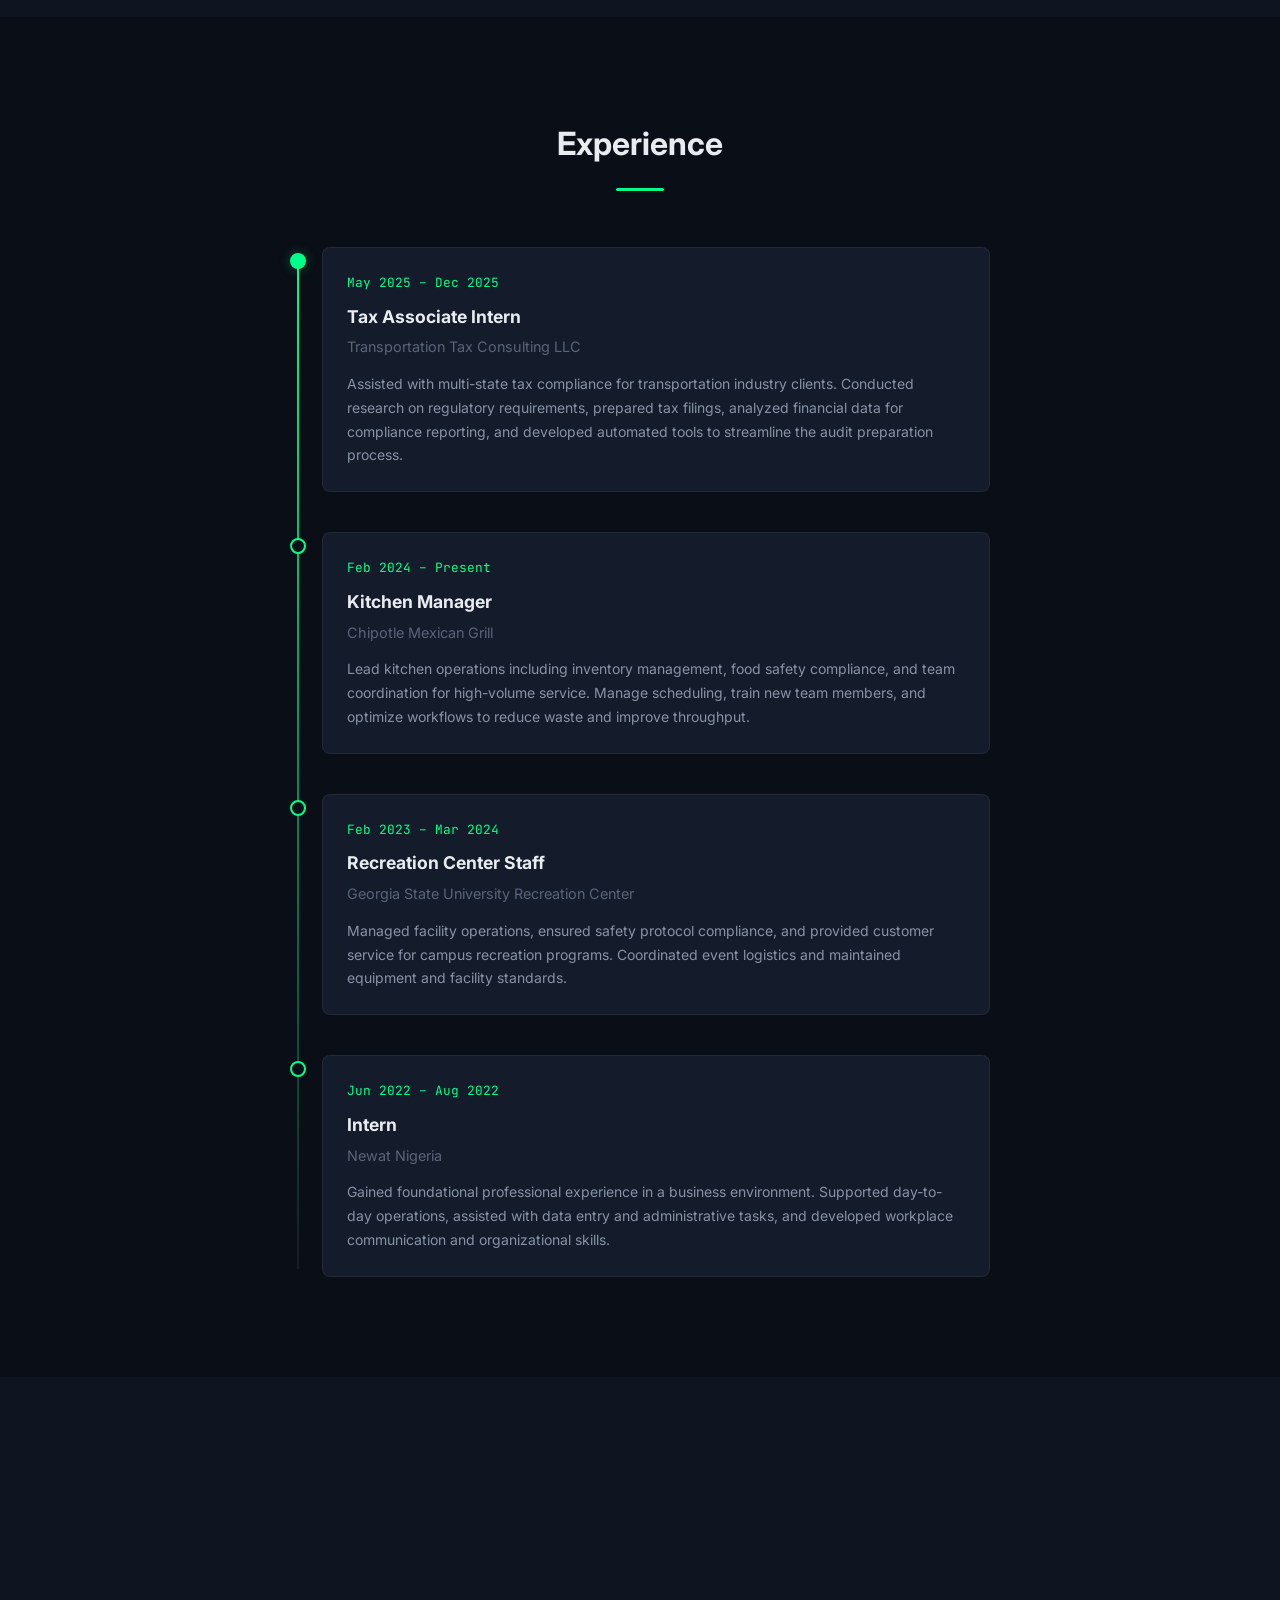
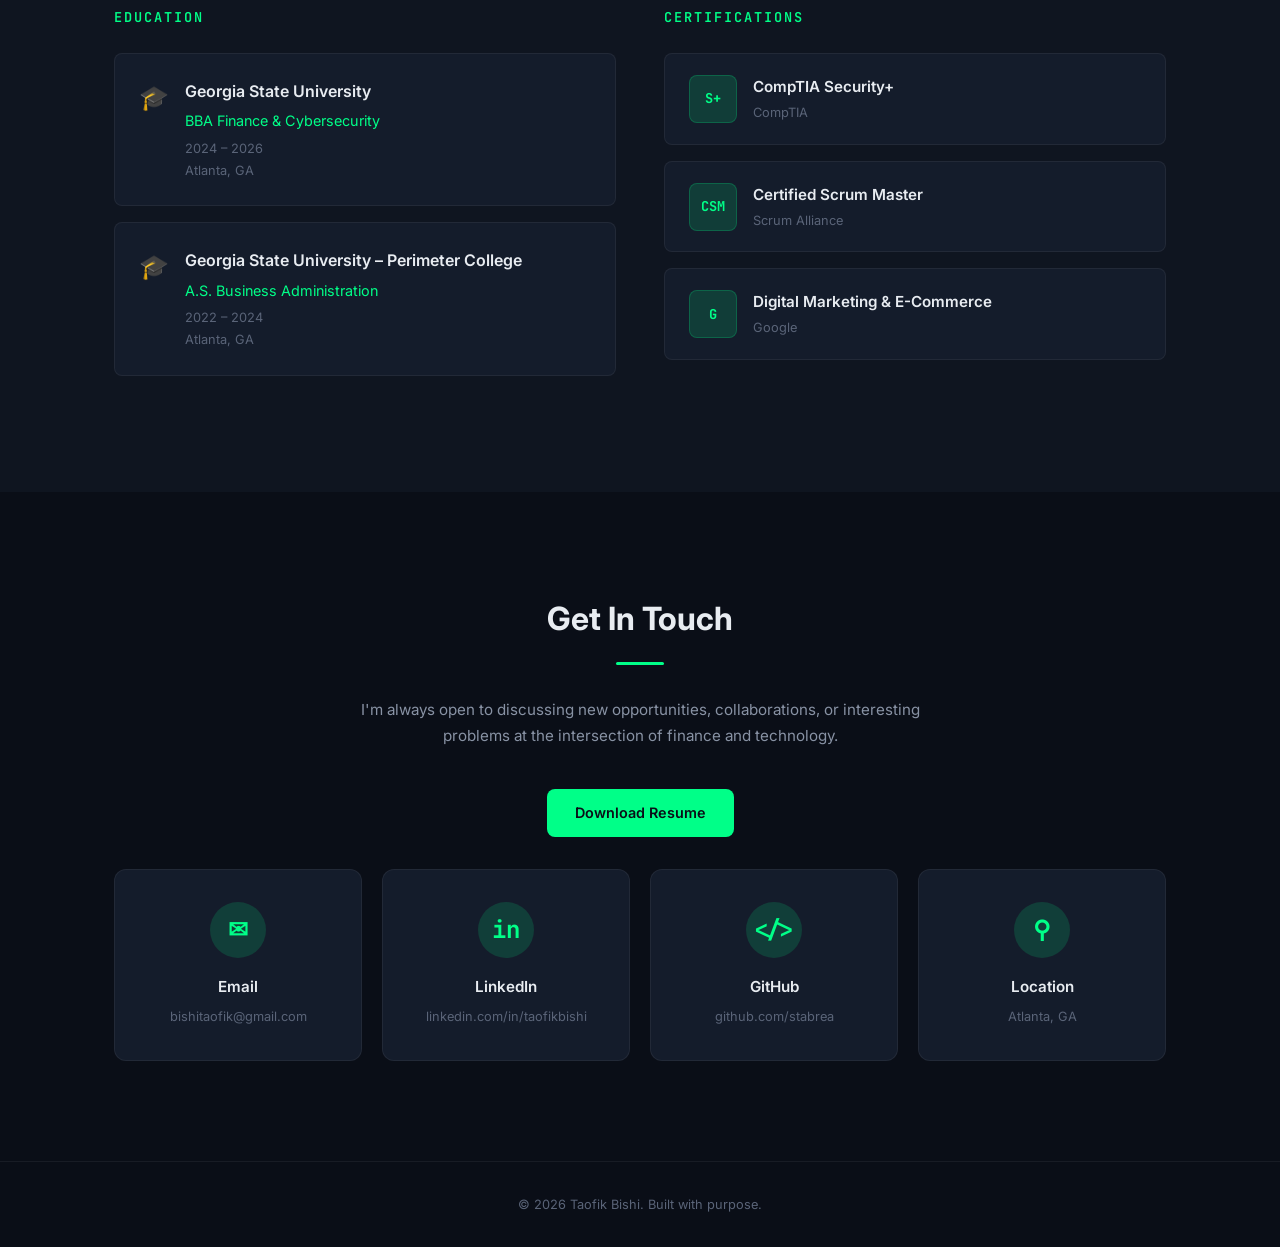
==== commit dcf89e90: "Update index.html: fix degree to BBA, update EDILAS to Phaser 3/bitECS, add Security+ cert, update p" ====
--- a/index.html
+++ b/index.html
@@ -109,7 +109,7 @@
             With hands-on experience in <strong>tax compliance consulting</strong>, I've developed
             a sharp eye for regulatory detail and data-driven decision-making. Beyond the
             professional sphere, I'm a passionate <strong>game developer</strong>, building
-            interactive experiences with TypeScript and Canvas2D — a pursuit that sharpens my
+            interactive experiences with TypeScript, Phaser 3, and bitECS — a pursuit that sharpens my
             software engineering skills and creative problem-solving daily.
           </p>
           <p>
@@ -159,7 +159,7 @@
             <span class="skill-level">85%</span>
           </div>
           <div class="skill-bar"><div class="skill-fill" data-width="85"></div></div>
-          <span class="skill-tag">EDILAS Dark RPG (134 files, ECS architecture, WebGL rendering)</span>
+          <span class="skill-tag">EDILAS Dark RPG (98 modules, 1,425 tests, 37+ systems, Phaser 3 + bitECS)</span>
         </div>
 
         <div class="skill-card">
@@ -310,12 +310,12 @@
           <div class="project-icon">&#127918;</div>
           <h3 class="project-name">EDILAS</h3>
           <p class="project-desc">
-            A 2D action RPG built from scratch with TypeScript and Canvas2D. Features an
-            ECS architecture, procedural world generation, pixel-art paper-doll character
-            system, and real-time combat.
-          </p>
-          <div class="project-tags">
-            <span>TypeScript</span><span>Canvas2D</span><span>ECS</span>
+            A 2D action RPG built from scratch with TypeScript, Phaser 3, and bitECS. Spans
+            98 modules, 1,425 tests, and 37+ systems powering procedural world generation,
+            pixel-art paper-doll characters, and real-time combat.
+          </p>
+          <div class="project-tags">
+            <span>TypeScript</span><span>Phaser 3</span><span>bitECS</span>
           </div>
           <a href="https://stabrea.github.io/edilas-game/" target="_blank" rel="noopener noreferrer" class="project-link">
             Play EDILAS &rarr;
@@ -471,7 +471,7 @@
             <div class="edu-icon">&#127891;</div>
             <div class="edu-details">
               <h4>Georgia State University</h4>
-              <p class="edu-degree">B.S. Finance &amp; Cybersecurity</p>
+              <p class="edu-degree">BBA Finance &amp; Cybersecurity</p>
               <p class="edu-date">2024 &ndash; 2026</p>
               <p class="edu-location">Atlanta, GA</p>
             </div>
@@ -492,6 +492,14 @@
           <h3 class="subsection-title">Certifications</h3>
 
           <div class="cert-card">
+            <div class="cert-badge">S+</div>
+            <div class="cert-details">
+              <h4>CompTIA Security+</h4>
+              <p>CompTIA</p>
+            </div>
+          </div>
+
+          <div class="cert-card">
             <div class="cert-badge">CSM</div>
             <div class="cert-details">
               <h4>Certified Scrum Master</h4>
--- a/styles.css
+++ b/styles.css
@@ -1159,3 +1159,45 @@
     text-align: center;
   }
 }
+
+/* --- Accessibility --- */
+
+/* Disable animations for users who prefer reduced motion */
+@media (prefers-reduced-motion: reduce) {
+  *, *::before, *::after {
+    animation-duration: 0.01ms !important;
+    animation-iteration-count: 1 !important;
+    transition-duration: 0.01ms !important;
+    scroll-behavior: auto !important;
+  }
+  .fade-in {
+    opacity: 1;
+    transform: none;
+  }
+  .hero-scroll-indicator {
+    animation: none;
+  }
+}
+
+/* Focus-visible styles for keyboard navigation */
+:focus-visible {
+  outline: 2px solid var(--accent);
+  outline-offset: 2px;
+  border-radius: 2px;
+}
+
+a:focus-visible,
+button:focus-visible,
+input:focus-visible {
+  outline: 2px solid var(--accent);
+  outline-offset: 2px;
+}
+
+.btn:focus-visible {
+  box-shadow: 0 0 0 3px var(--accent-glow);
+}
+
+.nav-links a:focus-visible {
+  background: var(--accent-dim);
+  outline: none;
+}
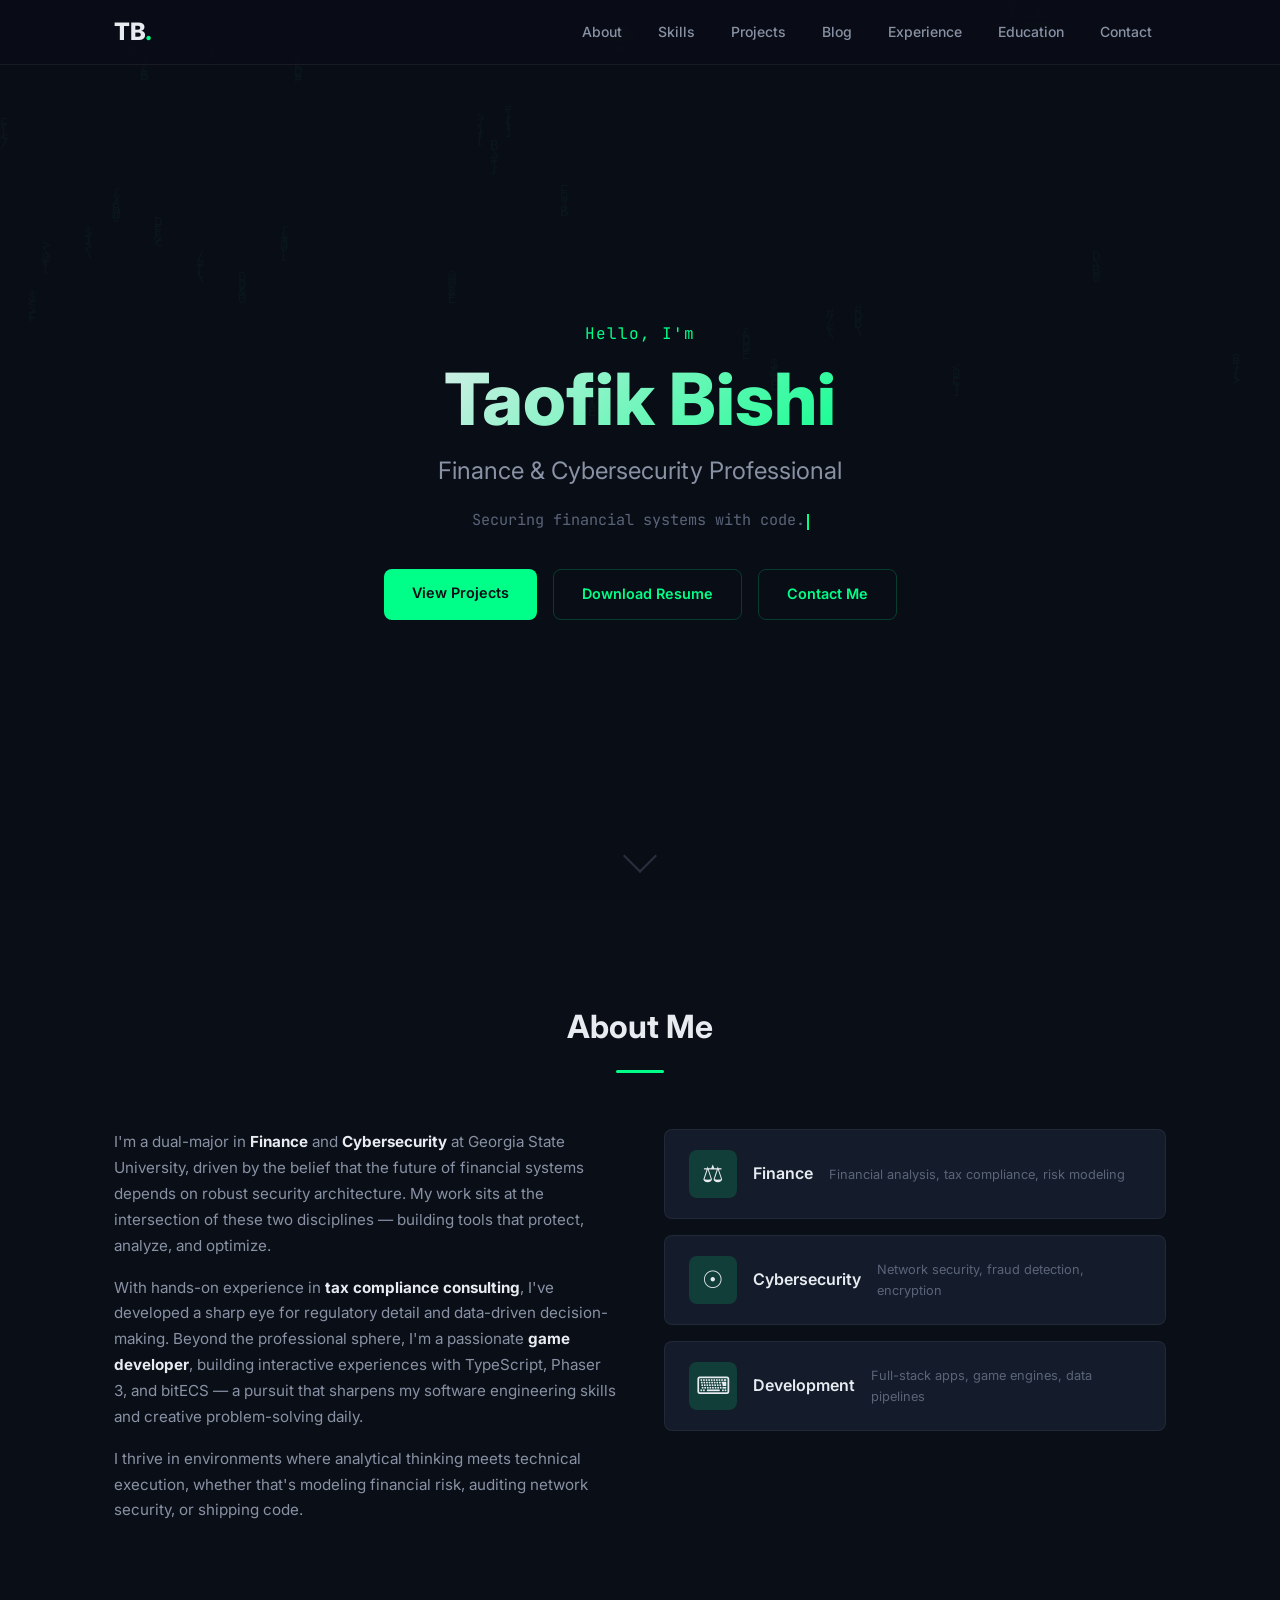
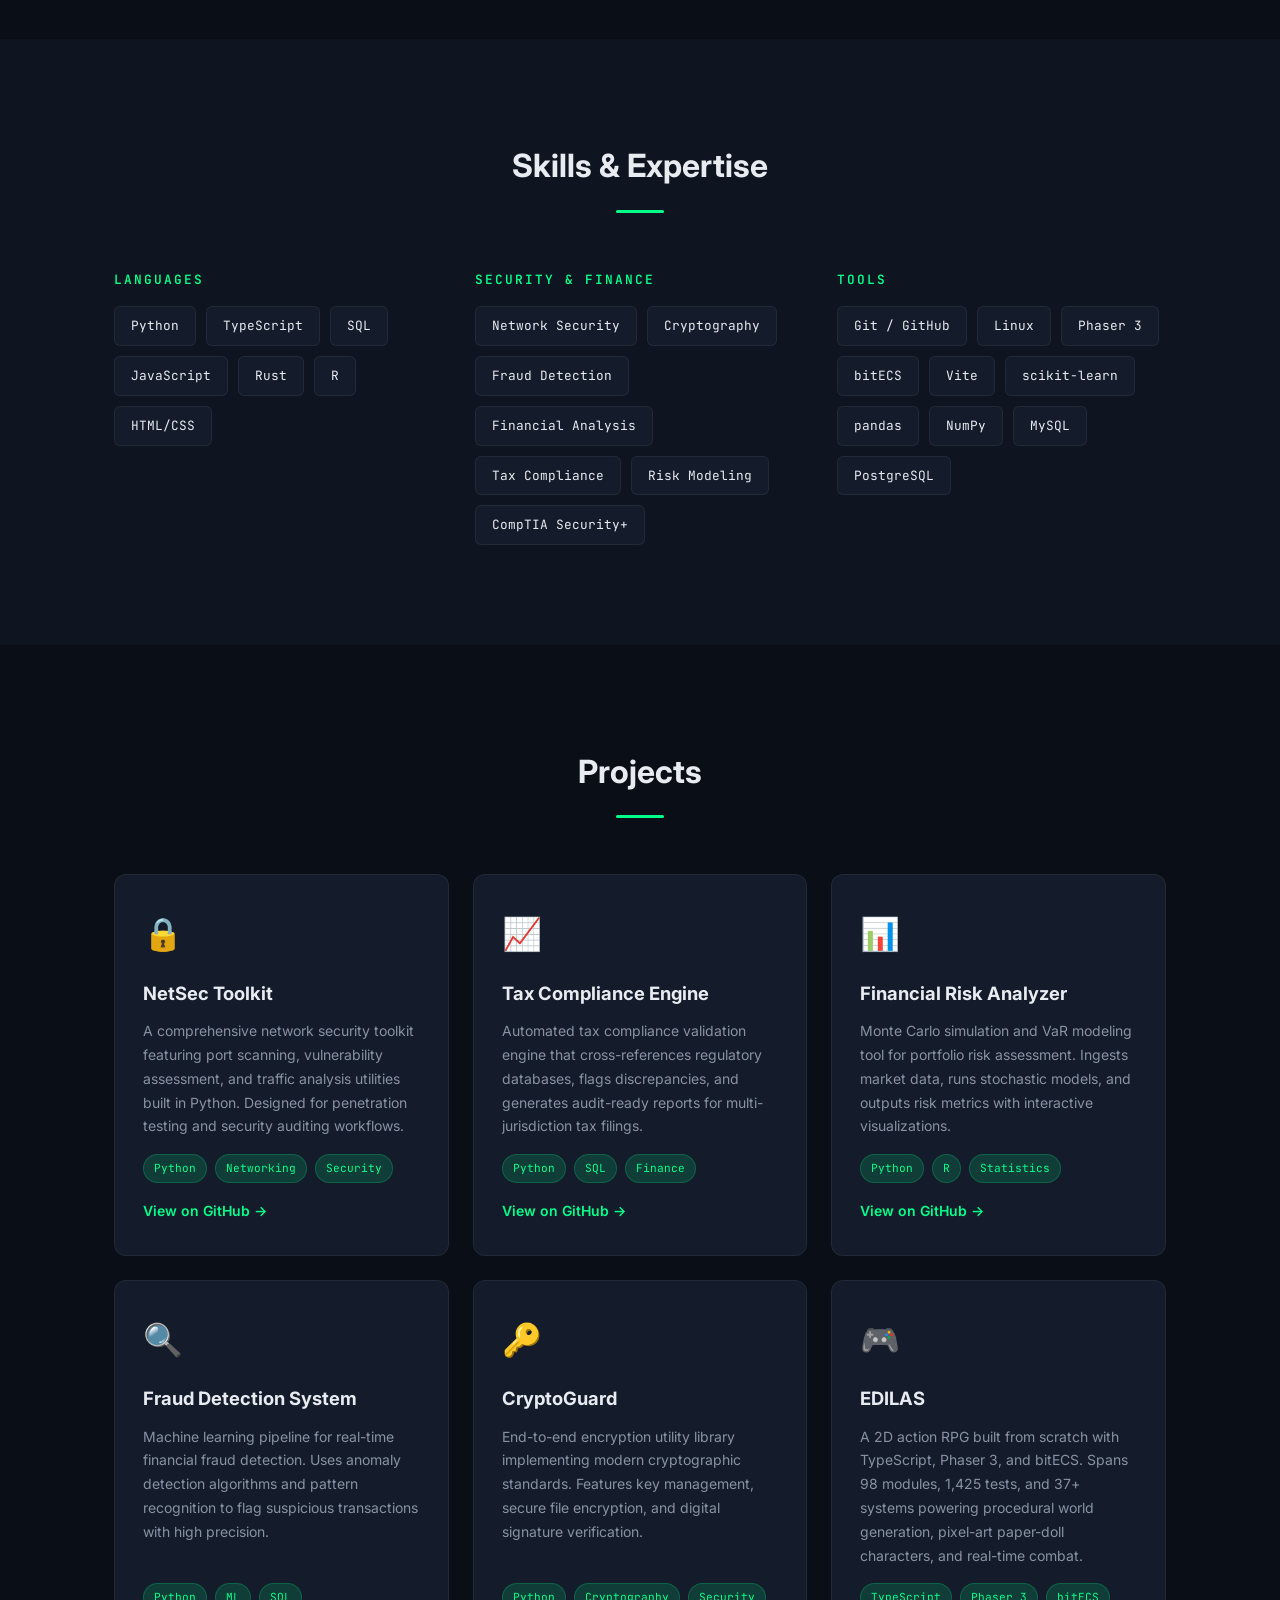
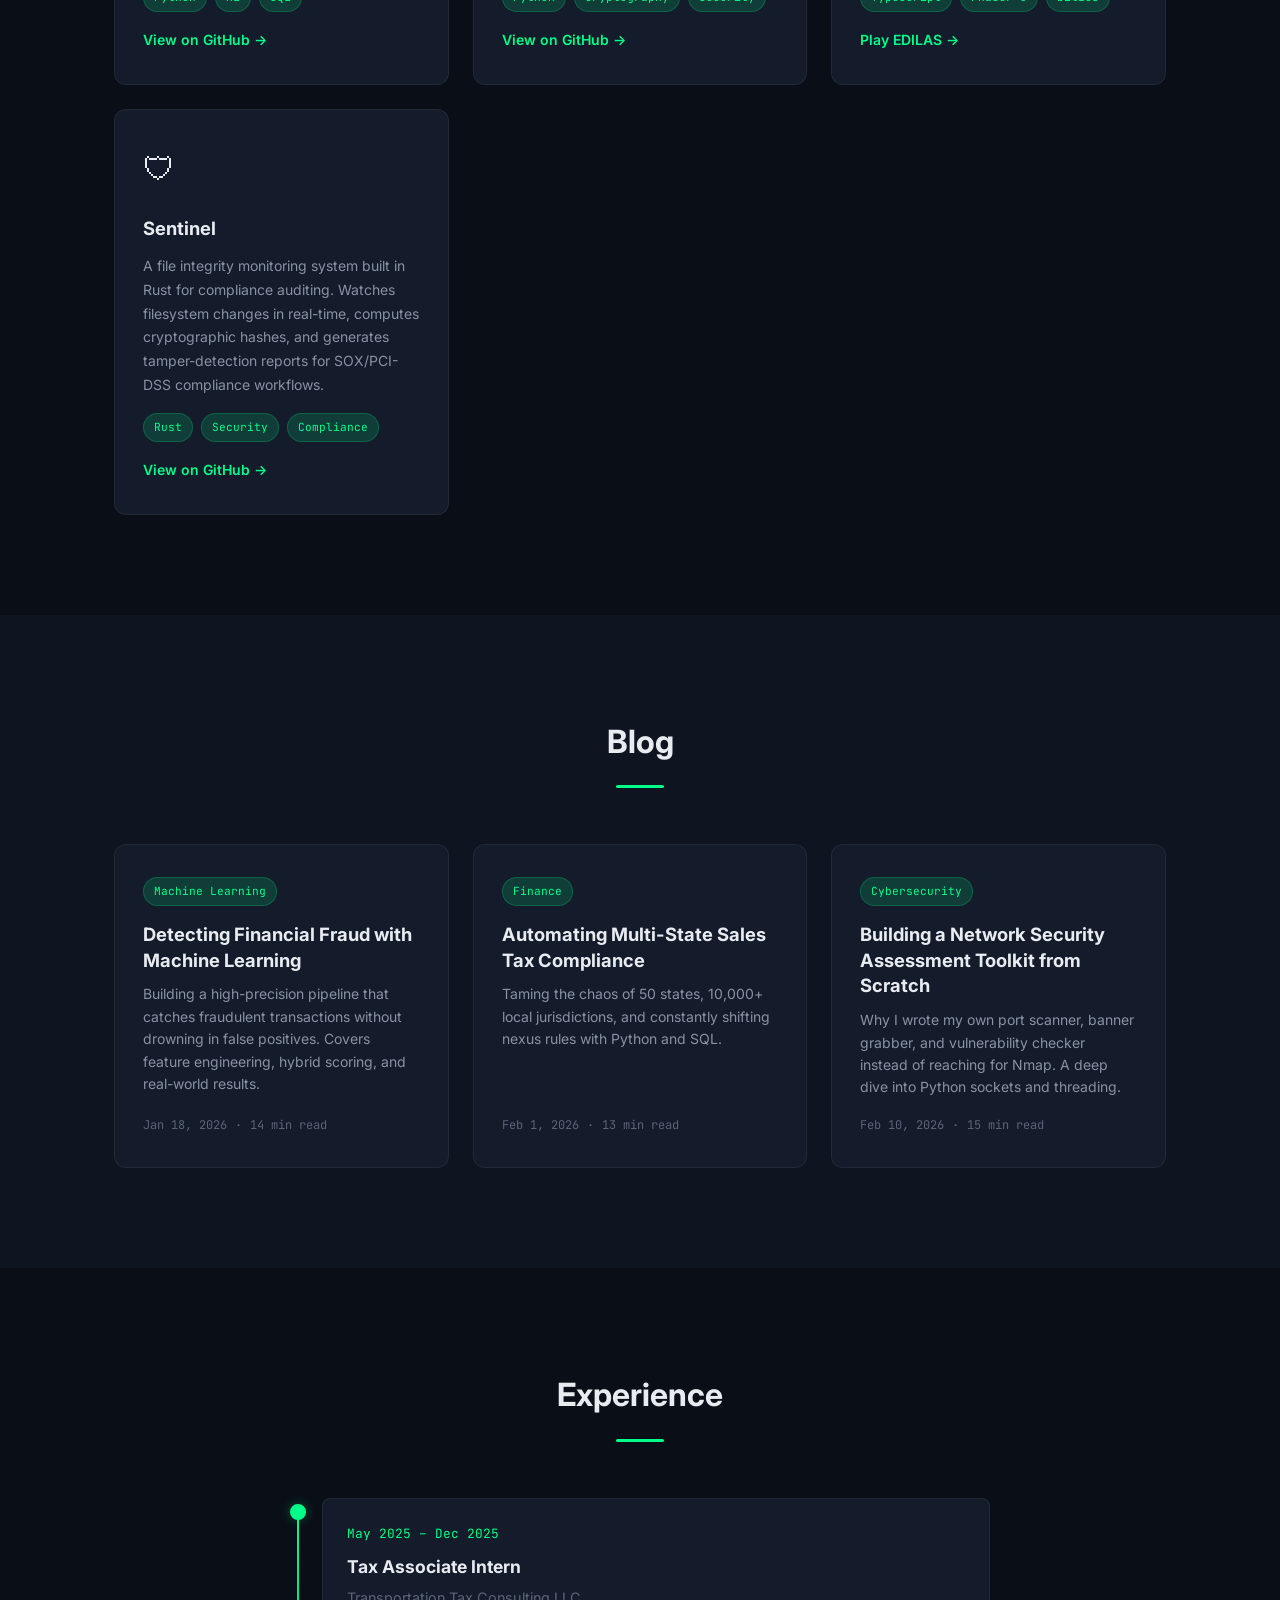
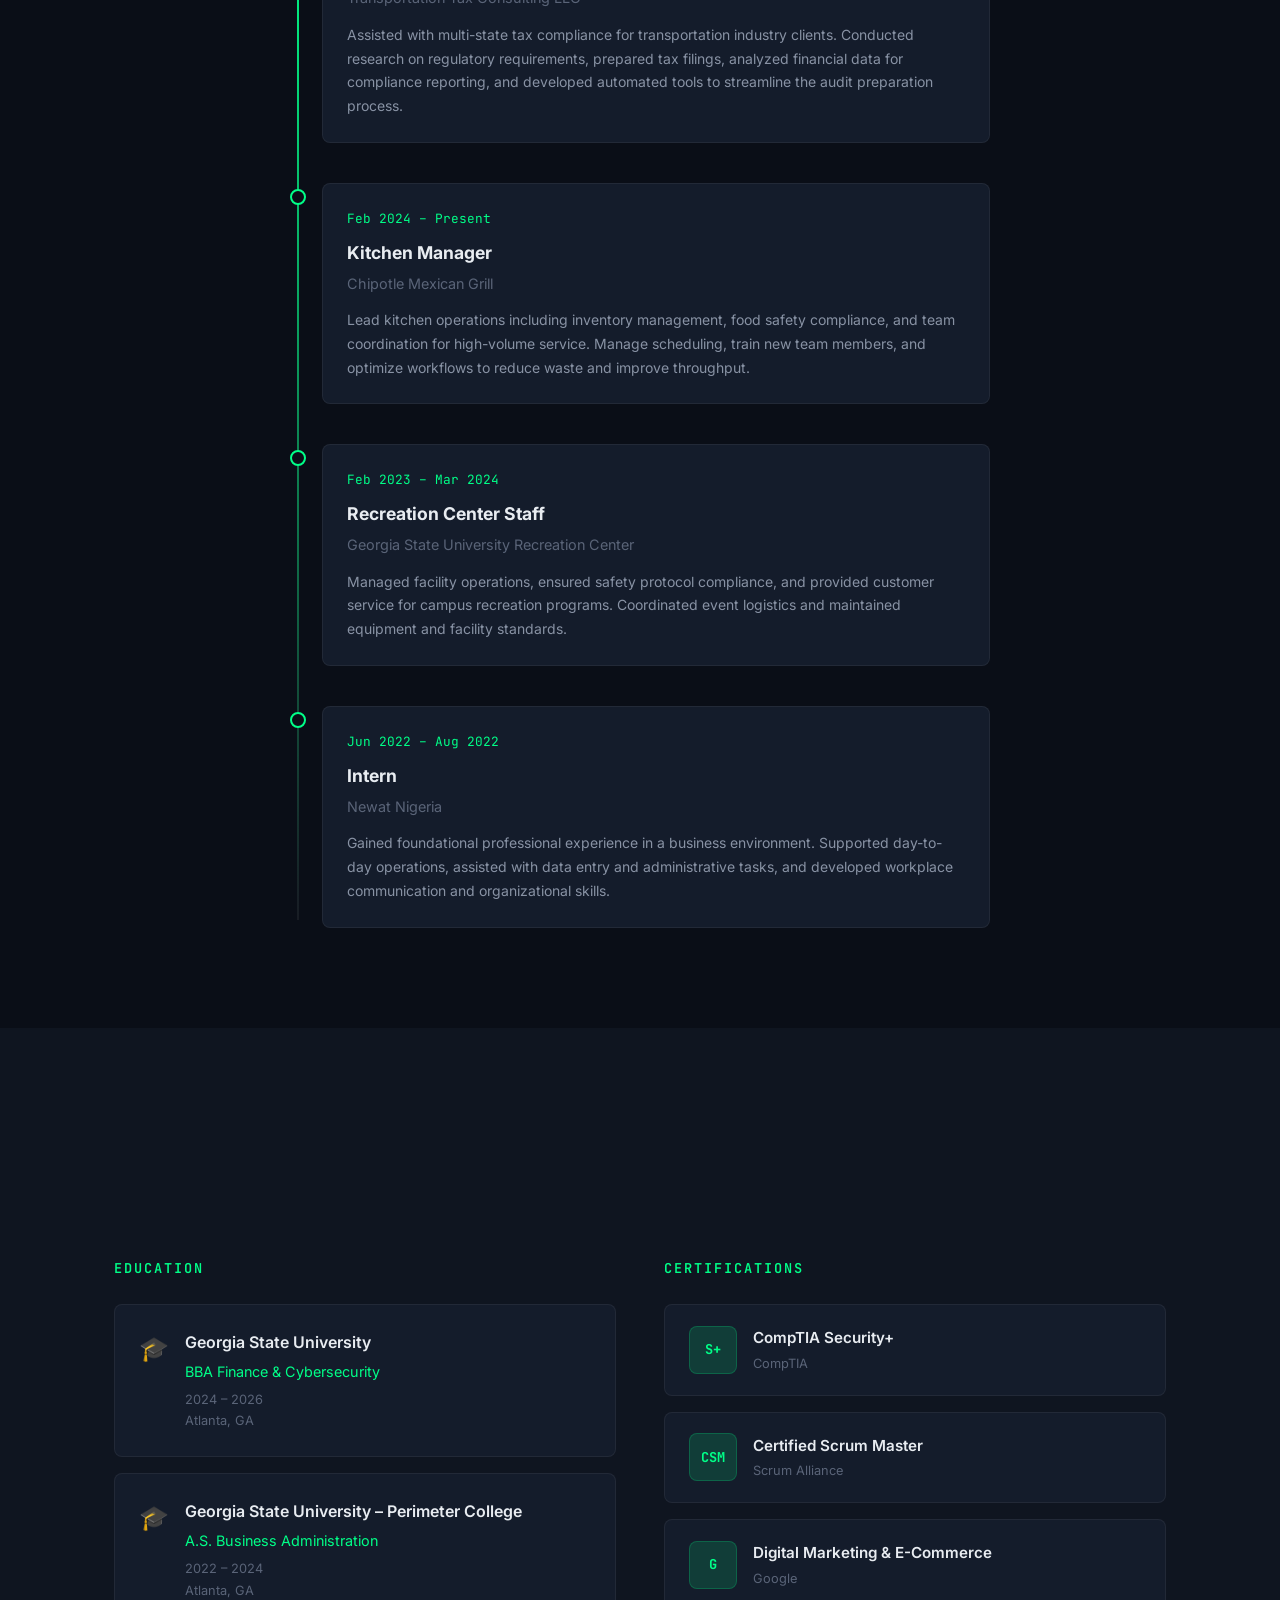
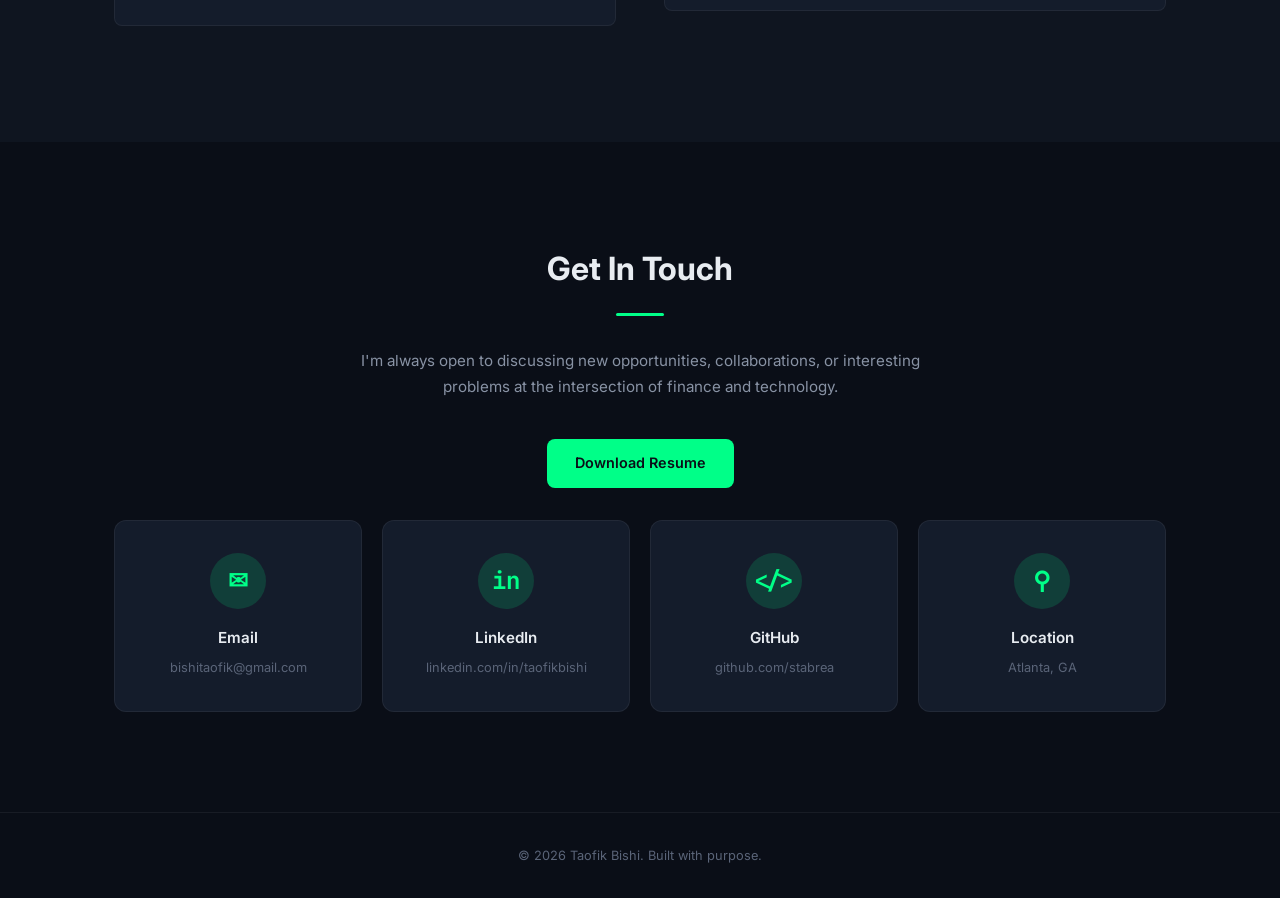
==== commit 1a3e8aef: "fix: replace skill percentage bars with badge-style tags grouped by category" ====
--- a/index.html
+++ b/index.html
@@ -1,573 +1,578 @@
-<!DOCTYPE html>
-<html lang="en">
-<head>
-  <meta charset="UTF-8">
-  <meta name="viewport" content="width=device-width, initial-scale=1.0">
-  <meta name="description" content="Taofik Bishi — Finance & Cybersecurity Professional. Portfolio showcasing projects in financial analysis, cybersecurity, machine learning, and software development.">
-  <meta name="keywords" content="Taofik Bishi, finance, cybersecurity, portfolio, fraud detection, tax compliance, network security, Python, machine learning, Georgia State University">
-  <meta name="author" content="Taofik Bishi">
-  <link rel="canonical" href="https://stabrea.github.io/">
-
-  <!-- Open Graph -->
-  <meta property="og:title" content="Taofik Bishi — Finance & Cybersecurity Professional">
-  <meta property="og:description" content="Software developer specializing in financial systems, ML fraud detection, and cybersecurity tooling. GSU Honors College.">
-  <meta property="og:image" content="https://stabrea.github.io/og-image.png">
-  <meta property="og:url" content="https://stabrea.github.io">
-  <meta property="og:type" content="website">
-  <meta property="og:site_name" content="Taofik Bishi Portfolio">
-
-  <!-- Twitter Card -->
-  <meta name="twitter:card" content="summary_large_image">
-  <meta name="twitter:title" content="Taofik Bishi | Finance & Cybersecurity Professional">
-  <meta name="twitter:description" content="Portfolio showcasing projects in financial analysis, cybersecurity, machine learning, and software development.">
-  <meta name="twitter:image" content="https://stabrea.github.io/og-image.png">
-
-  <!-- Structured Data -->
-  <script type="application/ld+json">
-  {
-    "@context": "https://schema.org",
-    "@type": "Person",
-    "name": "Taofik Bishi",
-    "jobTitle": "Finance & Cybersecurity Professional",
-    "url": "https://stabrea.github.io",
-    "sameAs": [
-      "https://github.com/stabrea",
-      "https://linkedin.com/in/taofikbishi"
-    ],
-    "email": "bishitaofik@gmail.com",
-    "alumniOf": {
-      "@type": "CollegeOrUniversity",
-      "name": "Georgia State University"
-    },
-    "knowsAbout": ["Finance", "Cybersecurity", "Machine Learning", "Python", "SQL", "Tax Compliance"]
-  }
-  </script>
-
-  <link rel="icon" href="data:image/svg+xml,<svg xmlns='http://www.w3.org/2000/svg' viewBox='0 0 100 100'><text y='.9em' font-size='90'>&#x1f6e1;</text></svg>">
-  <title>Taofik Bishi | Finance &amp; Cybersecurity Professional</title>
-  <link rel="preconnect" href="https://fonts.googleapis.com">
-  <link rel="preconnect" href="https://fonts.gstatic.com" crossorigin>
-  <link href="https://fonts.googleapis.com/css2?family=Inter:wght@300;400;500;600;700;800&family=JetBrains+Mono:wght@400;500&display=swap" rel="stylesheet">
-  <link rel="stylesheet" href="styles.css">
-</head>
-<body>
-  <!-- Matrix Background Canvas -->
-  <canvas id="matrix-bg" aria-hidden="true"></canvas>
-
-  <!-- Navigation -->
-  <nav id="navbar" role="navigation" aria-label="Main navigation">
-    <div class="nav-container">
-      <a href="#hero" class="nav-logo">TB<span class="accent">.</span></a>
-      <button class="hamburger" id="hamburger" aria-label="Toggle navigation menu" aria-expanded="false">
-        <span></span>
-        <span></span>
-        <span></span>
-      </button>
-      <ul class="nav-links" id="nav-links" role="list">
-        <li><a href="#about">About</a></li>
-        <li><a href="#skills">Skills</a></li>
-        <li><a href="#projects">Projects</a></li>
-        <li><a href="#blog">Blog</a></li>
-        <li><a href="#experience">Experience</a></li>
-        <li><a href="#education">Education</a></li>
-        <li><a href="#contact">Contact</a></li>
-      </ul>
-    </div>
-  </nav>
-
-  <!-- Hero Section -->
-  <section id="hero" class="hero">
-    <div class="hero-content">
-      <p class="hero-greeting fade-in">Hello, I'm</p>
-      <h1 class="hero-name fade-in">Taofik Bishi</h1>
-      <h2 class="hero-title fade-in">Finance &amp; Cybersecurity Professional</h2>
-      <p class="hero-tagline fade-in" id="typed-tagline"></p>
-      <div class="hero-cta fade-in">
-        <a href="#projects" class="btn btn-primary">View Projects</a>
-        <a href="resume.html" class="btn btn-outline">Download Resume</a>
-        <a href="#contact" class="btn btn-outline">Contact Me</a>
-      </div>
-    </div>
-    <div class="hero-scroll-indicator" aria-hidden="true">
-      <div class="scroll-arrow"></div>
-    </div>
-  </section>
-
-  <!-- About Section -->
-  <section id="about" class="section">
-    <div class="container">
-      <h2 class="section-title fade-in">About Me</h2>
-      <div class="about-content fade-in">
-        <div class="about-text">
-          <p>
-            I'm a dual-major in <strong>Finance</strong> and <strong>Cybersecurity</strong> at
-            Georgia State University, driven by the belief that the future of financial systems
-            depends on robust security architecture. My work sits at the intersection of these
-            two disciplines — building tools that protect, analyze, and optimize.
-          </p>
-          <p>
-            With hands-on experience in <strong>tax compliance consulting</strong>, I've developed
-            a sharp eye for regulatory detail and data-driven decision-making. Beyond the
-            professional sphere, I'm a passionate <strong>game developer</strong>, building
-            interactive experiences with TypeScript, Phaser 3, and bitECS — a pursuit that sharpens my
-            software engineering skills and creative problem-solving daily.
-          </p>
-          <p>
-            I thrive in environments where analytical thinking meets technical execution, whether
-            that's modeling financial risk, auditing network security, or shipping code.
-          </p>
-        </div>
-        <div class="about-highlights">
-          <div class="highlight-card">
-            <span class="highlight-icon">&#9878;</span>
-            <h3>Finance</h3>
-            <p>Financial analysis, tax compliance, risk modeling</p>
-          </div>
-          <div class="highlight-card">
-            <span class="highlight-icon">&#9737;</span>
-            <h3>Cybersecurity</h3>
-            <p>Network security, fraud detection, encryption</p>
-          </div>
-          <div class="highlight-card">
-            <span class="highlight-icon">&#9000;</span>
-            <h3>Development</h3>
-            <p>Full-stack apps, game engines, data pipelines</p>
-          </div>
-        </div>
-      </div>
-    </div>
-  </section>
-
-  <!-- Skills Section -->
-  <section id="skills" class="section section-alt">
-    <div class="container">
-      <h2 class="section-title fade-in">Skills &amp; Expertise</h2>
-      <div class="skills-grid fade-in">
-
-        <div class="skill-card">
-          <div class="skill-header">
-            <span class="skill-name">Python</span>
-            <span class="skill-level">90%</span>
-          </div>
-          <div class="skill-bar"><div class="skill-fill" data-width="90"></div></div>
-          <span class="skill-tag">Fraud Detection ML Pipeline, Network Scanner, Encryption Toolkit, Tax Compliance Engine</span>
-        </div>
-
-        <div class="skill-card">
-          <div class="skill-header">
-            <span class="skill-name">TypeScript</span>
-            <span class="skill-level">85%</span>
-          </div>
-          <div class="skill-bar"><div class="skill-fill" data-width="85"></div></div>
-          <span class="skill-tag">EDILAS Dark RPG (98 modules, 1,425 tests, 37+ systems, Phaser 3 + bitECS)</span>
-        </div>
-
-        <div class="skill-card">
-          <div class="skill-header">
-            <span class="skill-name">SQL</span>
-            <span class="skill-level">85%</span>
-          </div>
-          <div class="skill-bar"><div class="skill-fill" data-width="85"></div></div>
-          <span class="skill-tag">Financial Analytics across MySQL, PostgreSQL, Oracle</span>
-        </div>
-
-        <div class="skill-card">
-          <div class="skill-header">
-            <span class="skill-name">Network Security</span>
-            <span class="skill-level">80%</span>
-          </div>
-          <div class="skill-bar"><div class="skill-fill" data-width="80"></div></div>
-          <span class="skill-tag">Port scanning, vulnerability assessment, SSL/TLS auditing, CompTIA Security+</span>
-        </div>
-
-        <div class="skill-card">
-          <div class="skill-header">
-            <span class="skill-name">Cryptography</span>
-            <span class="skill-level">80%</span>
-          </div>
-          <div class="skill-bar"><div class="skill-fill" data-width="80"></div></div>
-          <span class="skill-tag">AES-256-GCM, PBKDF2, key management, password analysis</span>
-        </div>
-
-        <div class="skill-card">
-          <div class="skill-header">
-            <span class="skill-name">Financial Analysis</span>
-            <span class="skill-level">85%</span>
-          </div>
-          <div class="skill-bar"><div class="skill-fill" data-width="85"></div></div>
-          <span class="skill-tag">Tax compliance, Monte Carlo VaR, portfolio risk metrics</span>
-        </div>
-
-        <div class="skill-card">
-          <div class="skill-header">
-            <span class="skill-name">Machine Learning</span>
-            <span class="skill-level">75%</span>
-          </div>
-          <div class="skill-bar"><div class="skill-fill" data-width="75"></div></div>
-          <span class="skill-tag">Random Forest, Isolation Forest, SHAP explainability, class imbalance handling</span>
-        </div>
-
-        <div class="skill-card">
-          <div class="skill-header">
-            <span class="skill-name">Rust</span>
-            <span class="skill-level">70%</span>
-          </div>
-          <div class="skill-bar"><div class="skill-fill" data-width="70"></div></div>
-          <span class="skill-tag">Sentinel &mdash; file integrity monitoring for compliance</span>
-        </div>
-
-      </div>
-    </div>
-  </section>
-
-  <!-- Projects Section -->
-  <section id="projects" class="section">
-    <div class="container">
-      <h2 class="section-title fade-in">Projects</h2>
-      <div class="projects-grid fade-in">
-
-        <article class="project-card">
-          <div class="project-icon">&#128274;</div>
-          <h3 class="project-name">NetSec Toolkit</h3>
-          <p class="project-desc">
-            A comprehensive network security toolkit featuring port scanning, vulnerability
-            assessment, and traffic analysis utilities built in Python. Designed for
-            penetration testing and security auditing workflows.
-          </p>
-          <div class="project-tags">
-            <span>Python</span><span>Networking</span><span>Security</span>
-          </div>
-          <a href="https://github.com/stabrea/netsec-toolkit" target="_blank" rel="noopener noreferrer" class="project-link">
-            View on GitHub &rarr;
-          </a>
-        </article>
-
-        <article class="project-card">
-          <div class="project-icon">&#128200;</div>
-          <h3 class="project-name">Tax Compliance Engine</h3>
-          <p class="project-desc">
-            Automated tax compliance validation engine that cross-references regulatory
-            databases, flags discrepancies, and generates audit-ready reports for
-            multi-jurisdiction tax filings.
-          </p>
-          <div class="project-tags">
-            <span>Python</span><span>SQL</span><span>Finance</span>
-          </div>
-          <a href="https://github.com/stabrea/tax-compliance-engine" target="_blank" rel="noopener noreferrer" class="project-link">
-            View on GitHub &rarr;
-          </a>
-        </article>
-
-        <article class="project-card">
-          <div class="project-icon">&#128202;</div>
-          <h3 class="project-name">Financial Risk Analyzer</h3>
-          <p class="project-desc">
-            Monte Carlo simulation and VaR modeling tool for portfolio risk assessment.
-            Ingests market data, runs stochastic models, and outputs risk metrics with
-            interactive visualizations.
-          </p>
-          <div class="project-tags">
-            <span>Python</span><span>R</span><span>Statistics</span>
-          </div>
-          <a href="https://github.com/stabrea/financial-risk-analyzer" target="_blank" rel="noopener noreferrer" class="project-link">
-            View on GitHub &rarr;
-          </a>
-        </article>
-
-        <article class="project-card">
-          <div class="project-icon">&#128269;</div>
-          <h3 class="project-name">Fraud Detection System</h3>
-          <p class="project-desc">
-            Machine learning pipeline for real-time financial fraud detection. Uses
-            anomaly detection algorithms and pattern recognition to flag suspicious
-            transactions with high precision.
-          </p>
-          <div class="project-tags">
-            <span>Python</span><span>ML</span><span>SQL</span>
-          </div>
-          <a href="https://github.com/stabrea/fraud-detection-system" target="_blank" rel="noopener noreferrer" class="project-link">
-            View on GitHub &rarr;
-          </a>
-        </article>
-
-        <article class="project-card">
-          <div class="project-icon">&#128273;</div>
-          <h3 class="project-name">CryptoGuard</h3>
-          <p class="project-desc">
-            End-to-end encryption utility library implementing modern cryptographic
-            standards. Features key management, secure file encryption, and digital
-            signature verification.
-          </p>
-          <div class="project-tags">
-            <span>Python</span><span>Cryptography</span><span>Security</span>
-          </div>
-          <a href="https://github.com/stabrea/cryptoguard" target="_blank" rel="noopener noreferrer" class="project-link">
-            View on GitHub &rarr;
-          </a>
-        </article>
-
-        <article class="project-card">
-          <div class="project-icon">&#127918;</div>
-          <h3 class="project-name">EDILAS</h3>
-          <p class="project-desc">
-            A 2D action RPG built from scratch with TypeScript, Phaser 3, and bitECS. Spans
-            98 modules, 1,425 tests, and 37+ systems powering procedural world generation,
-            pixel-art paper-doll characters, and real-time combat.
-          </p>
-          <div class="project-tags">
-            <span>TypeScript</span><span>Phaser 3</span><span>bitECS</span>
-          </div>
-          <a href="https://stabrea.github.io/edilas-game/" target="_blank" rel="noopener noreferrer" class="project-link">
-            Play EDILAS &rarr;
-          </a>
-        </article>
-
-        <article class="project-card">
-          <div class="project-icon">&#128737;</div>
-          <h3 class="project-name">Sentinel</h3>
-          <p class="project-desc">
-            A file integrity monitoring system built in Rust for compliance auditing.
-            Watches filesystem changes in real-time, computes cryptographic hashes, and
-            generates tamper-detection reports for SOX/PCI-DSS compliance workflows.
-          </p>
-          <div class="project-tags">
-            <span>Rust</span><span>Security</span><span>Compliance</span>
-          </div>
-          <a href="https://github.com/stabrea/sentinel" target="_blank" rel="noopener noreferrer" class="project-link">
-            View on GitHub &rarr;
-          </a>
-        </article>
-
-      </div>
-    </div>
-  </section>
-
-  <!-- Blog Section -->
-  <section id="blog" class="section section-alt">
-    <div class="container">
-      <h2 class="section-title fade-in">Blog</h2>
-      <div class="blog-grid fade-in">
-
-        <a href="blog/fraud-detection.html" class="blog-card">
-          <div class="blog-card-tag">Machine Learning</div>
-          <h3 class="blog-card-title">Detecting Financial Fraud with Machine Learning</h3>
-          <p class="blog-card-excerpt">
-            Building a high-precision pipeline that catches fraudulent transactions without drowning in false positives. Covers feature engineering, hybrid scoring, and real-world results.
-          </p>
-          <div class="blog-card-meta">
-            <time datetime="2026-01-18">Jan 18, 2026</time>
-            <span>&middot;</span>
-            <span>14 min read</span>
-          </div>
-        </a>
-
-        <a href="blog/tax-compliance.html" class="blog-card">
-          <div class="blog-card-tag">Finance</div>
-          <h3 class="blog-card-title">Automating Multi-State Sales Tax Compliance</h3>
-          <p class="blog-card-excerpt">
-            Taming the chaos of 50 states, 10,000+ local jurisdictions, and constantly shifting nexus rules with Python and SQL.
-          </p>
-          <div class="blog-card-meta">
-            <time datetime="2026-02-01">Feb 1, 2026</time>
-            <span>&middot;</span>
-            <span>13 min read</span>
-          </div>
-        </a>
-
-        <a href="blog/network-security.html" class="blog-card">
-          <div class="blog-card-tag">Cybersecurity</div>
-          <h3 class="blog-card-title">Building a Network Security Assessment Toolkit from Scratch</h3>
-          <p class="blog-card-excerpt">
-            Why I wrote my own port scanner, banner grabber, and vulnerability checker instead of reaching for Nmap. A deep dive into Python sockets and threading.
-          </p>
-          <div class="blog-card-meta">
-            <time datetime="2026-02-10">Feb 10, 2026</time>
-            <span>&middot;</span>
-            <span>15 min read</span>
-          </div>
-        </a>
-
-      </div>
-    </div>
-  </section>
-
-  <!-- Experience Section -->
-  <section id="experience" class="section">
-    <div class="container">
-      <h2 class="section-title fade-in">Experience</h2>
-      <div class="timeline fade-in">
-
-        <div class="timeline-item">
-          <div class="timeline-marker"></div>
-          <div class="timeline-content">
-            <span class="timeline-date">May 2025 &ndash; Dec 2025</span>
-            <h3>Tax Associate Intern</h3>
-            <h4>Transportation Tax Consulting LLC</h4>
-            <p>
-              Assisted with multi-state tax compliance for transportation industry clients.
-              Conducted research on regulatory requirements, prepared tax filings, analyzed
-              financial data for compliance reporting, and developed automated tools to
-              streamline the audit preparation process.
-            </p>
-          </div>
-        </div>
-
-        <div class="timeline-item">
-          <div class="timeline-marker"></div>
-          <div class="timeline-content">
-            <span class="timeline-date">Feb 2024 &ndash; Present</span>
-            <h3>Kitchen Manager</h3>
-            <h4>Chipotle Mexican Grill</h4>
-            <p>
-              Lead kitchen operations including inventory management, food safety compliance,
-              and team coordination for high-volume service. Manage scheduling, train new
-              team members, and optimize workflows to reduce waste and improve throughput.
-            </p>
-          </div>
-        </div>
-
-        <div class="timeline-item">
-          <div class="timeline-marker"></div>
-          <div class="timeline-content">
-            <span class="timeline-date">Feb 2023 &ndash; Mar 2024</span>
-            <h3>Recreation Center Staff</h3>
-            <h4>Georgia State University Recreation Center</h4>
-            <p>
-              Managed facility operations, ensured safety protocol compliance, and provided
-              customer service for campus recreation programs. Coordinated event logistics
-              and maintained equipment and facility standards.
-            </p>
-          </div>
-        </div>
-
-        <div class="timeline-item">
-          <div class="timeline-marker"></div>
-          <div class="timeline-content">
-            <span class="timeline-date">Jun 2022 &ndash; Aug 2022</span>
-            <h3>Intern</h3>
-            <h4>Newat Nigeria</h4>
-            <p>
-              Gained foundational professional experience in a business environment.
-              Supported day-to-day operations, assisted with data entry and administrative
-              tasks, and developed workplace communication and organizational skills.
-            </p>
-          </div>
-        </div>
-
-      </div>
-    </div>
-  </section>
-
-  <!-- Education & Certifications Section -->
-  <section id="education" class="section section-alt">
-    <div class="container">
-      <h2 class="section-title fade-in">Education &amp; Certifications</h2>
-      <div class="education-grid fade-in">
-
-        <div class="education-column">
-          <h3 class="subsection-title">Education</h3>
-
-          <div class="edu-card">
-            <div class="edu-icon">&#127891;</div>
-            <div class="edu-details">
-              <h4>Georgia State University</h4>
-              <p class="edu-degree">BBA Finance &amp; Cybersecurity</p>
-              <p class="edu-date">2024 &ndash; 2026</p>
-              <p class="edu-location">Atlanta, GA</p>
-            </div>
-          </div>
-
-          <div class="edu-card">
-            <div class="edu-icon">&#127891;</div>
-            <div class="edu-details">
-              <h4>Georgia State University &ndash; Perimeter College</h4>
-              <p class="edu-degree">A.S. Business Administration</p>
-              <p class="edu-date">2022 &ndash; 2024</p>
-              <p class="edu-location">Atlanta, GA</p>
-            </div>
-          </div>
-        </div>
-
-        <div class="education-column">
-          <h3 class="subsection-title">Certifications</h3>
-
-          <div class="cert-card">
-            <div class="cert-badge">S+</div>
-            <div class="cert-details">
-              <h4>CompTIA Security+</h4>
-              <p>CompTIA</p>
-            </div>
-          </div>
-
-          <div class="cert-card">
-            <div class="cert-badge">CSM</div>
-            <div class="cert-details">
-              <h4>Certified Scrum Master</h4>
-              <p>Scrum Alliance</p>
-            </div>
-          </div>
-
-          <div class="cert-card">
-            <div class="cert-badge">G</div>
-            <div class="cert-details">
-              <h4>Digital Marketing &amp; E-Commerce</h4>
-              <p>Google</p>
-            </div>
-          </div>
-        </div>
-
-      </div>
-    </div>
-  </section>
-
-  <!-- Contact Section -->
-  <section id="contact" class="section">
-    <div class="container">
-      <h2 class="section-title fade-in">Get In Touch</h2>
-      <p class="contact-intro fade-in">
-        I'm always open to discussing new opportunities, collaborations, or interesting
-        problems at the intersection of finance and technology.
-      </p>
-      <div class="contact-resume fade-in">
-        <a href="resume.html" class="btn btn-primary">Download Resume</a>
-      </div>
-      <div class="contact-grid fade-in">
-
-        <a href="mailto:bishitaofik@gmail.com" class="contact-card">
-          <div class="contact-icon">&#9993;</div>
-          <h3>Email</h3>
-          <p>bishitaofik@gmail.com</p>
-        </a>
-
-        <a href="https://linkedin.com/in/taofikbishi" target="_blank" rel="noopener noreferrer" class="contact-card">
-          <div class="contact-icon">in</div>
-          <h3>LinkedIn</h3>
-          <p>linkedin.com/in/taofikbishi</p>
-        </a>
-
-        <a href="https://github.com/stabrea" target="_blank" rel="noopener noreferrer" class="contact-card">
-          <div class="contact-icon">&lt;/&gt;</div>
-          <h3>GitHub</h3>
-          <p>github.com/stabrea</p>
-        </a>
-
-        <div class="contact-card">
-          <div class="contact-icon">&#9906;</div>
-          <h3>Location</h3>
-          <p>Atlanta, GA</p>
-        </div>
-
-      </div>
-    </div>
-  </section>
-
-  <!-- Footer -->
-  <footer class="footer">
-    <div class="container">
-      <p>&copy; 2026 Taofik Bishi. Built with purpose.</p>
-    </div>
-  </footer>
-
-  <script src="script.js"></script>
-</body>
-</html>
+<!DOCTYPE html>
+<html lang="en">
+<head>
+  <meta charset="UTF-8">
+  <meta name="viewport" content="width=device-width, initial-scale=1.0">
+  <meta name="description" content="Taofik Bishi — Finance & Cybersecurity Professional. Portfolio showcasing projects in financial analysis, cybersecurity, machine learning, and software development.">
+  <meta name="keywords" content="Taofik Bishi, finance, cybersecurity, portfolio, fraud detection, tax compliance, network security, Python, machine learning, Georgia State University">
+  <meta name="author" content="Taofik Bishi">
+  <link rel="canonical" href="https://stabrea.github.io/">
+
+  <!-- Open Graph -->
+  <meta property="og:title" content="Taofik Bishi — Finance & Cybersecurity Professional">
+  <meta property="og:description" content="Software developer specializing in financial systems, ML fraud detection, and cybersecurity tooling. GSU Honors College.">
+  <meta property="og:image" content="https://stabrea.github.io/og-image.png">
+  <meta property="og:url" content="https://stabrea.github.io">
+  <meta property="og:type" content="website">
+  <meta property="og:site_name" content="Taofik Bishi Portfolio">
+
+  <!-- Twitter Card -->
+  <meta name="twitter:card" content="summary_large_image">
+  <meta name="twitter:title" content="Taofik Bishi | Finance & Cybersecurity Professional">
+  <meta name="twitter:description" content="Portfolio showcasing projects in financial analysis, cybersecurity, machine learning, and software development.">
+  <meta name="twitter:image" content="https://stabrea.github.io/og-image.png">
+
+  <!-- Structured Data -->
+  <script type="application/ld+json">
+  {
+    "@context": "https://schema.org",
+    "@type": "Person",
+    "name": "Taofik Bishi",
+    "jobTitle": "Finance & Cybersecurity Professional",
+    "url": "https://stabrea.github.io",
+    "sameAs": [
+      "https://github.com/stabrea",
+      "https://linkedin.com/in/taofikbishi"
+    ],
+    "email": "bishitaofik@gmail.com",
+    "alumniOf": {
+      "@type": "CollegeOrUniversity",
+      "name": "Georgia State University"
+    },
+    "knowsAbout": ["Finance", "Cybersecurity", "Machine Learning", "Python", "SQL", "Tax Compliance"]
+  }
+  </script>
+
+  <link rel="icon" href="data:image/svg+xml,<svg xmlns='http://www.w3.org/2000/svg' viewBox='0 0 100 100'><text y='.9em' font-size='90'>&#x1f6e1;</text></svg>">
+  <title>Taofik Bishi | Finance &amp; Cybersecurity Professional</title>
+  <link rel="preconnect" href="https://fonts.googleapis.com">
+  <link rel="preconnect" href="https://fonts.gstatic.com" crossorigin>
+  <link href="https://fonts.googleapis.com/css2?family=Inter:wght@300;400;500;600;700;800&family=JetBrains+Mono:wght@400;500&display=swap" rel="stylesheet">
+  <link rel="stylesheet" href="styles.css">
+  <style>
+    .skills-categories {
+      display: grid;
+      grid-template-columns: repeat(auto-fit, minmax(280px, 1fr));
+      gap: 32px;
+    }
+    .skills-category-title {
+      font-family: var(--font-mono);
+      font-size: 0.8rem;
+      font-weight: 600;
+      text-transform: uppercase;
+      letter-spacing: 2px;
+      color: var(--accent);
+      margin-bottom: 16px;
+    }
+    .skills-tag-grid {
+      display: flex;
+      flex-wrap: wrap;
+      gap: 10px;
+    }
+    .skill-badge {
+      font-family: var(--font-mono);
+      font-size: 0.8rem;
+      padding: 8px 16px;
+      background: var(--bg-card);
+      color: var(--text-primary);
+      border: 1px solid var(--border);
+      border-radius: 6px;
+      transition: border-color var(--transition), color var(--transition);
+    }
+    .skill-badge:hover {
+      border-color: var(--accent);
+      color: var(--accent);
+    }
+  </style>
+</head>
+<body>
+  <!-- Matrix Background Canvas -->
+  <canvas id="matrix-bg" aria-hidden="true"></canvas>
+
+  <!-- Navigation -->
+  <nav id="navbar" role="navigation" aria-label="Main navigation">
+    <div class="nav-container">
+      <a href="#hero" class="nav-logo">TB<span class="accent">.</span></a>
+      <button class="hamburger" id="hamburger" aria-label="Toggle navigation menu" aria-expanded="false">
+        <span></span>
+        <span></span>
+        <span></span>
+      </button>
+      <ul class="nav-links" id="nav-links" role="list">
+        <li><a href="#about">About</a></li>
+        <li><a href="#skills">Skills</a></li>
+        <li><a href="#projects">Projects</a></li>
+        <li><a href="#blog">Blog</a></li>
+        <li><a href="#experience">Experience</a></li>
+        <li><a href="#education">Education</a></li>
+        <li><a href="#contact">Contact</a></li>
+      </ul>
+    </div>
+  </nav>
+
+  <!-- Hero Section -->
+  <section id="hero" class="hero">
+    <div class="hero-content">
+      <p class="hero-greeting fade-in">Hello, I'm</p>
+      <h1 class="hero-name fade-in">Taofik Bishi</h1>
+      <h2 class="hero-title fade-in">Finance &amp; Cybersecurity Professional</h2>
+      <p class="hero-tagline fade-in" id="typed-tagline"></p>
+      <div class="hero-cta fade-in">
+        <a href="#projects" class="btn btn-primary">View Projects</a>
+        <a href="resume.html" class="btn btn-outline">Download Resume</a>
+        <a href="#contact" class="btn btn-outline">Contact Me</a>
+      </div>
+    </div>
+    <div class="hero-scroll-indicator" aria-hidden="true">
+      <div class="scroll-arrow"></div>
+    </div>
+  </section>
+
+  <!-- About Section -->
+  <section id="about" class="section">
+    <div class="container">
+      <h2 class="section-title fade-in">About Me</h2>
+      <div class="about-content fade-in">
+        <div class="about-text">
+          <p>
+            I'm a dual-major in <strong>Finance</strong> and <strong>Cybersecurity</strong> at
+            Georgia State University, driven by the belief that the future of financial systems
+            depends on robust security architecture. My work sits at the intersection of these
+            two disciplines — building tools that protect, analyze, and optimize.
+          </p>
+          <p>
+            With hands-on experience in <strong>tax compliance consulting</strong>, I've developed
+            a sharp eye for regulatory detail and data-driven decision-making. Beyond the
+            professional sphere, I'm a passionate <strong>game developer</strong>, building
+            interactive experiences with TypeScript, Phaser 3, and bitECS — a pursuit that sharpens my
+            software engineering skills and creative problem-solving daily.
+          </p>
+          <p>
+            I thrive in environments where analytical thinking meets technical execution, whether
+            that's modeling financial risk, auditing network security, or shipping code.
+          </p>
+        </div>
+        <div class="about-highlights">
+          <div class="highlight-card">
+            <span class="highlight-icon">&#9878;</span>
+            <h3>Finance</h3>
+            <p>Financial analysis, tax compliance, risk modeling</p>
+          </div>
+          <div class="highlight-card">
+            <span class="highlight-icon">&#9737;</span>
+            <h3>Cybersecurity</h3>
+            <p>Network security, fraud detection, encryption</p>
+          </div>
+          <div class="highlight-card">
+            <span class="highlight-icon">&#9000;</span>
+            <h3>Development</h3>
+            <p>Full-stack apps, game engines, data pipelines</p>
+          </div>
+        </div>
+      </div>
+    </div>
+  </section>
+
+  <!-- Skills Section -->
+  <section id="skills" class="section section-alt">
+    <div class="container">
+      <h2 class="section-title fade-in">Skills &amp; Expertise</h2>
+      <div class="skills-categories fade-in">
+
+        <div class="skills-category">
+          <h3 class="skills-category-title">Languages</h3>
+          <div class="skills-tag-grid">
+            <span class="skill-badge">Python</span>
+            <span class="skill-badge">TypeScript</span>
+            <span class="skill-badge">SQL</span>
+            <span class="skill-badge">JavaScript</span>
+            <span class="skill-badge">Rust</span>
+            <span class="skill-badge">R</span>
+            <span class="skill-badge">HTML/CSS</span>
+          </div>
+        </div>
+
+        <div class="skills-category">
+          <h3 class="skills-category-title">Security &amp; Finance</h3>
+          <div class="skills-tag-grid">
+            <span class="skill-badge">Network Security</span>
+            <span class="skill-badge">Cryptography</span>
+            <span class="skill-badge">Fraud Detection</span>
+            <span class="skill-badge">Financial Analysis</span>
+            <span class="skill-badge">Tax Compliance</span>
+            <span class="skill-badge">Risk Modeling</span>
+            <span class="skill-badge">CompTIA Security+</span>
+          </div>
+        </div>
+
+        <div class="skills-category">
+          <h3 class="skills-category-title">Tools</h3>
+          <div class="skills-tag-grid">
+            <span class="skill-badge">Git / GitHub</span>
+            <span class="skill-badge">Linux</span>
+            <span class="skill-badge">Phaser 3</span>
+            <span class="skill-badge">bitECS</span>
+            <span class="skill-badge">Vite</span>
+            <span class="skill-badge">scikit-learn</span>
+            <span class="skill-badge">pandas</span>
+            <span class="skill-badge">NumPy</span>
+            <span class="skill-badge">MySQL</span>
+            <span class="skill-badge">PostgreSQL</span>
+          </div>
+        </div>
+
+      </div>
+    </div>
+  </section>
+
+  <!-- Projects Section -->
+  <section id="projects" class="section">
+    <div class="container">
+      <h2 class="section-title fade-in">Projects</h2>
+      <div class="projects-grid fade-in">
+
+        <article class="project-card">
+          <div class="project-icon">&#128274;</div>
+          <h3 class="project-name">NetSec Toolkit</h3>
+          <p class="project-desc">
+            A comprehensive network security toolkit featuring port scanning, vulnerability
+            assessment, and traffic analysis utilities built in Python. Designed for
+            penetration testing and security auditing workflows.
+          </p>
+          <div class="project-tags">
+            <span>Python</span><span>Networking</span><span>Security</span>
+          </div>
+          <a href="https://github.com/stabrea/netsec-toolkit" target="_blank" rel="noopener noreferrer" class="project-link">
+            View on GitHub &rarr;
+          </a>
+        </article>
+
+        <article class="project-card">
+          <div class="project-icon">&#128200;</div>
+          <h3 class="project-name">Tax Compliance Engine</h3>
+          <p class="project-desc">
+            Automated tax compliance validation engine that cross-references regulatory
+            databases, flags discrepancies, and generates audit-ready reports for
+            multi-jurisdiction tax filings.
+          </p>
+          <div class="project-tags">
+            <span>Python</span><span>SQL</span><span>Finance</span>
+          </div>
+          <a href="https://github.com/stabrea/tax-compliance-engine" target="_blank" rel="noopener noreferrer" class="project-link">
+            View on GitHub &rarr;
+          </a>
+        </article>
+
+        <article class="project-card">
+          <div class="project-icon">&#128202;</div>
+          <h3 class="project-name">Financial Risk Analyzer</h3>
+          <p class="project-desc">
+            Monte Carlo simulation and VaR modeling tool for portfolio risk assessment.
+            Ingests market data, runs stochastic models, and outputs risk metrics with
+            interactive visualizations.
+          </p>
+          <div class="project-tags">
+            <span>Python</span><span>R</span><span>Statistics</span>
+          </div>
+          <a href="https://github.com/stabrea/financial-risk-analyzer" target="_blank" rel="noopener noreferrer" class="project-link">
+            View on GitHub &rarr;
+          </a>
+        </article>
+
+        <article class="project-card">
+          <div class="project-icon">&#128269;</div>
+          <h3 class="project-name">Fraud Detection System</h3>
+          <p class="project-desc">
+            Machine learning pipeline for real-time financial fraud detection. Uses
+            anomaly detection algorithms and pattern recognition to flag suspicious
+            transactions with high precision.
+          </p>
+          <div class="project-tags">
+            <span>Python</span><span>ML</span><span>SQL</span>
+          </div>
+          <a href="https://github.com/stabrea/fraud-detection-system" target="_blank" rel="noopener noreferrer" class="project-link">
+            View on GitHub &rarr;
+          </a>
+        </article>
+
+        <article class="project-card">
+          <div class="project-icon">&#128273;</div>
+          <h3 class="project-name">CryptoGuard</h3>
+          <p class="project-desc">
+            End-to-end encryption utility library implementing modern cryptographic
+            standards. Features key management, secure file encryption, and digital
+            signature verification.
+          </p>
+          <div class="project-tags">
+            <span>Python</span><span>Cryptography</span><span>Security</span>
+          </div>
+          <a href="https://github.com/stabrea/cryptoguard" target="_blank" rel="noopener noreferrer" class="project-link">
+            View on GitHub &rarr;
+          </a>
+        </article>
+
+        <article class="project-card">
+          <div class="project-icon">&#127918;</div>
+          <h3 class="project-name">EDILAS</h3>
+          <p class="project-desc">
+            A 2D action RPG built from scratch with TypeScript, Phaser 3, and bitECS. Spans
+            98 modules, 1,425 tests, and 37+ systems powering procedural world generation,
+            pixel-art paper-doll characters, and real-time combat.
+          </p>
+          <div class="project-tags">
+            <span>TypeScript</span><span>Phaser 3</span><span>bitECS</span>
+          </div>
+          <a href="https://stabrea.github.io/edilas-game/" target="_blank" rel="noopener noreferrer" class="project-link">
+            Play EDILAS &rarr;
+          </a>
+        </article>
+
+        <article class="project-card">
+          <div class="project-icon">&#128737;</div>
+          <h3 class="project-name">Sentinel</h3>
+          <p class="project-desc">
+            A file integrity monitoring system built in Rust for compliance auditing.
+            Watches filesystem changes in real-time, computes cryptographic hashes, and
+            generates tamper-detection reports for SOX/PCI-DSS compliance workflows.
+          </p>
+          <div class="project-tags">
+            <span>Rust</span><span>Security</span><span>Compliance</span>
+          </div>
+          <a href="https://github.com/stabrea/sentinel" target="_blank" rel="noopener noreferrer" class="project-link">
+            View on GitHub &rarr;
+          </a>
+        </article>
+
+      </div>
+    </div>
+  </section>
+
+  <!-- Blog Section -->
+  <section id="blog" class="section section-alt">
+    <div class="container">
+      <h2 class="section-title fade-in">Blog</h2>
+      <div class="blog-grid fade-in">
+
+        <a href="blog/fraud-detection.html" class="blog-card">
+          <div class="blog-card-tag">Machine Learning</div>
+          <h3 class="blog-card-title">Detecting Financial Fraud with Machine Learning</h3>
+          <p class="blog-card-excerpt">
+            Building a high-precision pipeline that catches fraudulent transactions without drowning in false positives. Covers feature engineering, hybrid scoring, and real-world results.
+          </p>
+          <div class="blog-card-meta">
+            <time datetime="2026-01-18">Jan 18, 2026</time>
+            <span>&middot;</span>
+            <span>14 min read</span>
+          </div>
+        </a>
+
+        <a href="blog/tax-compliance.html" class="blog-card">
+          <div class="blog-card-tag">Finance</div>
+          <h3 class="blog-card-title">Automating Multi-State Sales Tax Compliance</h3>
+          <p class="blog-card-excerpt">
+            Taming the chaos of 50 states, 10,000+ local jurisdictions, and constantly shifting nexus rules with Python and SQL.
+          </p>
+          <div class="blog-card-meta">
+            <time datetime="2026-02-01">Feb 1, 2026</time>
+            <span>&middot;</span>
+            <span>13 min read</span>
+          </div>
+        </a>
+
+        <a href="blog/network-security.html" class="blog-card">
+          <div class="blog-card-tag">Cybersecurity</div>
+          <h3 class="blog-card-title">Building a Network Security Assessment Toolkit from Scratch</h3>
+          <p class="blog-card-excerpt">
+            Why I wrote my own port scanner, banner grabber, and vulnerability checker instead of reaching for Nmap. A deep dive into Python sockets and threading.
+          </p>
+          <div class="blog-card-meta">
+            <time datetime="2026-02-10">Feb 10, 2026</time>
+            <span>&middot;</span>
+            <span>15 min read</span>
+          </div>
+        </a>
+
+      </div>
+    </div>
+  </section>
+
+  <!-- Experience Section -->
+  <section id="experience" class="section">
+    <div class="container">
+      <h2 class="section-title fade-in">Experience</h2>
+      <div class="timeline fade-in">
+
+        <div class="timeline-item">
+          <div class="timeline-marker"></div>
+          <div class="timeline-content">
+            <span class="timeline-date">May 2025 &ndash; Dec 2025</span>
+            <h3>Tax Associate Intern</h3>
+            <h4>Transportation Tax Consulting LLC</h4>
+            <p>
+              Assisted with multi-state tax compliance for transportation industry clients.
+              Conducted research on regulatory requirements, prepared tax filings, analyzed
+              financial data for compliance reporting, and developed automated tools to
+              streamline the audit preparation process.
+            </p>
+          </div>
+        </div>
+
+        <div class="timeline-item">
+          <div class="timeline-marker"></div>
+          <div class="timeline-content">
+            <span class="timeline-date">Feb 2024 &ndash; Present</span>
+            <h3>Kitchen Manager</h3>
+            <h4>Chipotle Mexican Grill</h4>
+            <p>
+              Lead kitchen operations including inventory management, food safety compliance,
+              and team coordination for high-volume service. Manage scheduling, train new
+              team members, and optimize workflows to reduce waste and improve throughput.
+            </p>
+          </div>
+        </div>
+
+        <div class="timeline-item">
+          <div class="timeline-marker"></div>
+          <div class="timeline-content">
+            <span class="timeline-date">Feb 2023 &ndash; Mar 2024</span>
+            <h3>Recreation Center Staff</h3>
+            <h4>Georgia State University Recreation Center</h4>
+            <p>
+              Managed facility operations, ensured safety protocol compliance, and provided
+              customer service for campus recreation programs. Coordinated event logistics
+              and maintained equipment and facility standards.
+            </p>
+          </div>
+        </div>
+
+        <div class="timeline-item">
+          <div class="timeline-marker"></div>
+          <div class="timeline-content">
+            <span class="timeline-date">Jun 2022 &ndash; Aug 2022</span>
+            <h3>Intern</h3>
+            <h4>Newat Nigeria</h4>
+            <p>
+              Gained foundational professional experience in a business environment.
+              Supported day-to-day operations, assisted with data entry and administrative
+              tasks, and developed workplace communication and organizational skills.
+            </p>
+          </div>
+        </div>
+
+      </div>
+    </div>
+  </section>
+
+  <!-- Education & Certifications Section -->
+  <section id="education" class="section section-alt">
+    <div class="container">
+      <h2 class="section-title fade-in">Education &amp; Certifications</h2>
+      <div class="education-grid fade-in">
+
+        <div class="education-column">
+          <h3 class="subsection-title">Education</h3>
+
+          <div class="edu-card">
+            <div class="edu-icon">&#127891;</div>
+            <div class="edu-details">
+              <h4>Georgia State University</h4>
+              <p class="edu-degree">BBA Finance &amp; Cybersecurity</p>
+              <p class="edu-date">2024 &ndash; 2026</p>
+              <p class="edu-location">Atlanta, GA</p>
+            </div>
+          </div>
+
+          <div class="edu-card">
+            <div class="edu-icon">&#127891;</div>
+            <div class="edu-details">
+              <h4>Georgia State University &ndash; Perimeter College</h4>
+              <p class="edu-degree">A.S. Business Administration</p>
+              <p class="edu-date">2022 &ndash; 2024</p>
+              <p class="edu-location">Atlanta, GA</p>
+            </div>
+          </div>
+        </div>
+
+        <div class="education-column">
+          <h3 class="subsection-title">Certifications</h3>
+
+          <div class="cert-card">
+            <div class="cert-badge">S+</div>
+            <div class="cert-details">
+              <h4>CompTIA Security+</h4>
+              <p>CompTIA</p>
+            </div>
+          </div>
+
+          <div class="cert-card">
+            <div class="cert-badge">CSM</div>
+            <div class="cert-details">
+              <h4>Certified Scrum Master</h4>
+              <p>Scrum Alliance</p>
+            </div>
+          </div>
+
+          <div class="cert-card">
+            <div class="cert-badge">G</div>
+            <div class="cert-details">
+              <h4>Digital Marketing &amp; E-Commerce</h4>
+              <p>Google</p>
+            </div>
+          </div>
+        </div>
+
+      </div>
+    </div>
+  </section>
+
+  <!-- Contact Section -->
+  <section id="contact" class="section">
+    <div class="container">
+      <h2 class="section-title fade-in">Get In Touch</h2>
+      <p class="contact-intro fade-in">
+        I'm always open to discussing new opportunities, collaborations, or interesting
+        problems at the intersection of finance and technology.
+      </p>
+      <div class="contact-resume fade-in">
+        <a href="resume.html" class="btn btn-primary">Download Resume</a>
+      </div>
+      <div class="contact-grid fade-in">
+
+        <a href="mailto:bishitaofik@gmail.com" class="contact-card">
+          <div class="contact-icon">&#9993;</div>
+          <h3>Email</h3>
+          <p>bishitaofik@gmail.com</p>
+        </a>
+
+        <a href="https://linkedin.com/in/taofikbishi" target="_blank" rel="noopener noreferrer" class="contact-card">
+          <div class="contact-icon">in</div>
+          <h3>LinkedIn</h3>
+          <p>linkedin.com/in/taofikbishi</p>
+        </a>
+
+        <a href="https://github.com/stabrea" target="_blank" rel="noopener noreferrer" class="contact-card">
+          <div class="contact-icon">&lt;/&gt;</div>
+          <h3>GitHub</h3>
+          <p>github.com/stabrea</p>
+        </a>
+
+        <div class="contact-card">
+          <div class="contact-icon">&#9906;</div>
+          <h3>Location</h3>
+          <p>Atlanta, GA</p>
+        </div>
+
+      </div>
+    </div>
+  </section>
+
+  <!-- Footer -->
+  <footer class="footer">
+    <div class="container">
+      <p>&copy; 2026 Taofik Bishi. Built with purpose.</p>
+    </div>
+  </footer>
+
+  <script src="script.js"></script>
+</body>
+</html>
